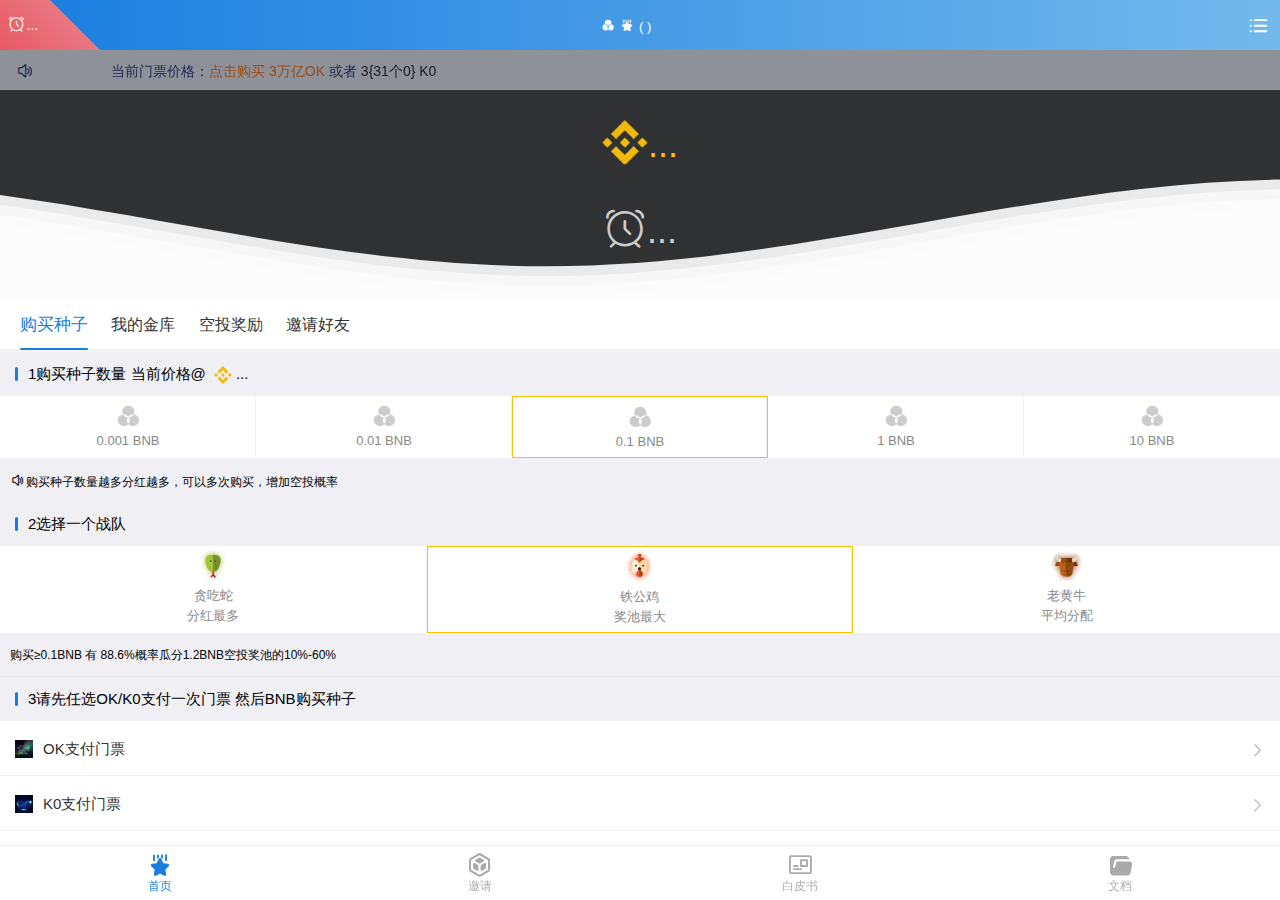
==== index.html @ 171cb393 "Update index.html" ====
<!DOCTYPE html>
<html>
	<head>
		<meta charset="utf-8" />
		<meta name="viewport" content="width=device-width,initial-scale=1,minimum-scale=1,maximum-scale=1,user-scalable=no" />
		<title>FOMO3D OK WINNER</title>
		<link rel="stylesheet" type="text/css" href="static/css/aui.min.css"/>
		<link rel="stylesheet" type="text/css" href="static/css/aui.popover.css"/>
		<link rel="stylesheet" type="text/css" href="lib/swiper/swiper.min.css" />
        	<meta http-equiv="refresh" content="120">		

		<style type="text/css">
			.aui-content{padding: 0 0 55px 0;}
			.aui-content-top{width: 100%; height: 250px; font-size: 0; background: rgb(48, 49, 51); position: relative;}
			/* Animation */
			.contnet-top-animation{width: 100%; position: absolute; bottom: 0; left: 0}
			.parallax > use {opacity: 0.9;animation: move-forever 25s cubic-bezier(.55,.5,.45,.5) infinite;}
			.waves {position:relative; width: 100%; height:15vh; min-height:100px; max-height:150px;}
			.parallax > use:nth-child(1) {animation-delay: -2s;animation-duration: 7s;}
			.parallax > use:nth-child(2) {animation-delay: -3s; animation-duration: 10s;}
			.parallax > use:nth-child(3) {animation-delay: -4s;animation-duration: 13s;}
			.parallax > use:nth-child(4) {animation-delay: -5s; animation-duration: 20s;}
			@keyframes move-forever {
			  0% {transform: translate3d(-90px,0,0);}
			  100% {transform: translate3d(85px,0,0);}
			}
			/*Shrinking for mobile*/
			@media (max-width: 768px) {
			  .waves {height:50px; min-height:40px; }
			  h1 {font-size:24px;}
			}




			.aui-nav{width: 100%; height: 50px; overflow-x: scroll; padding: 0; box-sizing: border-box; background: #FFF; display: inline-block; position: relative; z-index: 1;}						
			.aui-nav::-webkit-scrollbar {height: 0px;}
			.aui-nav-items{width: auto; display: inline-block; white-space: nowrap; background: #FFF; padding: 0 10px;}
			.aui-nav-item{height: 100%; line-height: 50px; font-size: 16px; padding: 0 10px; color: #333; box-sizing: border-box; display: inline-block; vertical-align: top;}
			.aui-nav-item.active{color: var(--aui-blue); font-size: 17px;}
			.aui-nav-border{width: 68px; height: 2px; -webkit-transition: all .3s; transition: all .3s; background: var(--aui-blue); border-radius: 10px; display: inline-block; position: absolute; bottom: 0; left: 0%;}
			
			.page-lists{width: 100%;}
			.page-list{width: 100%; height: -webkit-calc(100vh - 122px); height: calc(100vh - 122px); display: none; overflow-y: scroll;}
			.page-list.active{display: inline-block;}
			.page-list p{width: 100%; line-height:30px; text-align: center;}
			
.aui-noticebar-main {
    width: 100%;
    line-height: 22px;
    padding: 10px 15px 8px 15px;
    display: flex;
    align-items: center;
    justify-content: start;
    box-sizing: border-box;
    font-size: 14px;
    background: #ecf5ff;
    color: #0d1a75;
}			



			.clipboard-warp{width: 100%; font-size: 0; margin-top: 40px;}
			#text{width: -webkit-calc(100% - 80px); width: calc(100% - 80px); height: 50px; background: #F4F4F4; border-radius: 10px 0 0 10px; display: inline-block; vertical-align: middle;}
			#text:after{border-radius: 20px 0 0 20px;}
			#text input{width: 100%; height: 100%; font-size: 14px; padding: 0 15px; box-sizing: border-box; border: none; background: transparent; position: relative; z-index: 2;}			
			.copy-btn{width: 80px; height: 50px; margin: 0 0 0 0; text-align: center; background: var(--aui-blue); border-radius: 0px 10px 10px 0px; color: #FFF; display: inline-block; vertical-align: middle;}
			.copy-btn span{display: inline-block; margin: 0 0 0 5px; vertical-align: top;}
			

			.invite_content-top{width: 100%; line-height: 25px; padding: 20px 15px; box-sizing: border-box; font-size: 14px; color: #aaa;}

.aui-grid-icon img{width:32px;height:32px;}	

.team_active,.pay_active{border:1px solid #fec002;}	

.aui-grid{padding:5px}	

.aui-grid::after{height:0px !important};
			
		</style>
	</head>
	<body>
		<div class="container"  >
			<header class="aui-header">
				<a class="aui-header-left" onclick="aui.closeWin()"><i class="iconfont icondaojishi" style="font-size: 15px; color: #fff;margin:auto 3px"></i><span style="font-size: 14px; color: #fff;" class="count_down"  id="count_down1">...</span></a>

				
				<div class="aui-header-title" style="left: 15px;font-size:13px;">		
				
				<i class="iconfont iconcolor" style="color: #fff;"></i> <span class="top_seeds_count"></span> 
				
				<i class="iconfont iconselect_fill" style="color: #fff;"></i> <span class="top_airdrop_percent"> </span> (<span class="top_airdrop_amount"> </span>)
				
				</div>
				<a class="aui-header-right" onclick=""><i class="iconfont iconother"></i></a>
			</header>
			<div class="aui-content" id="app" v-cloak  >
 
				

				<div class="aui-content-top">
					<div class="contnet-top-animation">
						<svg class="waves" viewBox="0 24 150 28" preserveAspectRatio="none" shape-rendering="auto">
							<defs>
								<path id="gentle-wave" d="M-160 44c30 0 58-18 88-18s 58 18 88 18 58-18 88-18 58 18 88 18 v44h-352z" />
							</defs>
							<g class="parallax">
								<use xlink:href="#gentle-wave" x="48" y="1" fill="rgba(255,255,255,1" />
								<use xlink:href="#gentle-wave" x="48" y="3" fill="rgba(255,255,255,0.7)" />
								<use xlink:href="#gentle-wave" x="48" y="5" fill="rgba(255,255,255,0.5)" />
								<use xlink:href="#gentle-wave" x="48" y="7" fill="rgba(255,255,255,0.3)" />
							</g>
						</svg>
					</div>
					
					

				 
				<div class="aui-card" style="padding: 0px 0; opacity: 0.5;">
					<!-- <div class="aui-card-title"><span class="aui-card-title-line"></span>scroll</div> -->
					<div class="aui-card-main" style="padding: 0px 0; color:#fff">						
 
						<div class="aui-noticebar aui-noticebar-col">
							<div class="aui-noticebar-main">
								<div class="aui-noticebar-left"><i class="iconfont iconsystemprompt"></i></div>
								<div class="aui-noticebar-center">
									<div class="aui-noticebar-texts">
										<div class="swiper-container">
											<div class="swiper-wrapper">
<!-- 												<div class="swiper-slide">
													<p class="aui-noticebar-text">K0/OK FOMO3D游戏于2022/04/17 22:18:00正式上线</p>
												</div>
												<div class="swiper-slide">
													<p class="aui-noticebar-text">恭喜0x...6784获得空投3.37 BNB</p>
												</div> -->
												<div class="swiper-slide">
													<p class="aui-noticebar-text">当前门票价格：<a href="https://pancakeswap.finance/swap?outputCurrency=0x218Ce51f3DD42e77D82Ab1E6F360084Ff6d05DCb" style="color:#f60">点击购买 3万亿OK </a> 或者 <a href="https://pancakeswap.finance/swap?outputCurrency=0xB0dBf009458759b7d5905D889e873b6127567958"> 3{31个0} K0 </a> </p>
												</div>												
												
												<div class="swiper-slide">
													<p class="aui-noticebar-text">最新玩家：<span class="last_player"></span> <a href='https://ss.transgot.cn/okoffice'>点击加入电报群</a></p>
												</div>
											</div>
										</div>
									</div>
								</div>
							</div>
						</div>
					</div>
				</div>



				<div class="bonus_wrap" style="height:60px;margin:30px auto;width:80%;text-align:center;">
				<!-- <i class="iconfont iconbadge" style="font-size: 38px;line-height:40px; color: #fec002;margin:auto 3px"></i> -->
				<img src="static/img/BNB.png" alt="" style="width:46px;vertical-align:bottom">
				<span style="font-size: 36px;line-height:40px; color: #fec002;" class="prize_pool">...</span>
				</div>

				<div class="count_down_wrap" style="height:40px;margin:0 auto;width:80%;text-align:center;">
				<i class="iconfont icondaojishi" style="font-size: 38px; color: #ccc;margin:auto 3px"></i>
				<span style="font-size: 36px; color: #ccc;" class="count_down" id="count_down2">...</span>				
				</div>


				
				</div>

				


				<nav class="aui-nav row-after">
					<div class="aui-nav-items">
						<div class="aui-nav-item" :class="{'active' : currentNavIndex==0}" index="0" @click.stop="changeNav($event)">购买种子</div>
						<div class="aui-nav-item" :class="{'active' : currentNavIndex==1}" index="1" @click.stop="changeNav($event)">我的金库</div>					
						<div class="aui-nav-item" :class="{'active' : currentNavIndex==2}" index="2" @click.stop="changeNav($event)">空投奖励</div>					
						<div class="aui-nav-item" :class="{'active' : currentNavIndex==3}" index="3" @click.stop="changeNav($event)">邀请好友</div>
						<!-- <div class="aui-nav-item" :class="{'active' : currentNavIndex==4}" index="4" @click.stop="changeNav($event)">已评价</div> -->
						<!-- <div class="aui-nav-item" :class="{'active' : currentNavIndex==5}" index="5" @click.stop="changeNav($event)">已退款</div> -->
						<span class="aui-nav-border"></span>
					</div>
				</nav>
				<div class="page page-lists">
					<div class="page-list" :class="{'active' : currentNavIndex==0}">
						<ul class="lists">
						<div class="aui-card">
						
						<div class="aui-card-title"><span class="aui-card-title-line"></span>1购买种子数量  当前价格@<img   style="width:18px;margin-left:8px;vertical-align:middle" src="static/img/BNB.png" alt=""/> <span class="getprice">...</span>  </div>

							<div class="aui-grids" >
												<div class="aui-grid aui-col-xs-5 pay_amount1" onclick="select_pay_amount('1')">
													<div class="aui-grid-icon" style="margin:0"><i class="iconfont iconcolor" style="color: #ccc;"></i></div>
													<!--<div class="aui-grid-text">X 1</div>-->
													<div class="aui-grid-text pay_desc1">0.001 BNB</div>					
	
												</div>
												
 
												
												
												<div class="aui-grid aui-col-xs-5 pay_amount10" onclick="select_pay_amount('10')">
													<div class="aui-grid-icon" style="margin:0"><i class="iconfont iconcolor" style="color: #ccc;"></i></div>
													<!--<div class="aui-grid-text">0.01 BNB</div>-->
													<div class="aui-grid-text pay_desc10">0.01 BNB</div>													
												</div>
												
												
												<div class="aui-grid aui-col-xs-5 pay_amount100" onclick="select_pay_amount('100')">
													<div class="aui-grid-icon" style="margin:0"><i class="iconfont iconcolor" style="color: #ccc;"></i></div>
													<!--<div class="aui-grid-text">X 100</div>-->
													<div class="aui-grid-text pay_desc100">0.1 BNB</div>													
												</div>
												

												<div class="aui-grid aui-col-xs-5 pay_amount1000" onclick="select_pay_amount('1000')">
													<div class="aui-grid-icon" style="margin:0"><i class="iconfont iconcolor" style="color: #ccc;"></i></div>
													<!--<div class="aui-grid-text">X 1000</div>-->
													<div class="aui-grid-text pay_desc1000">1 BNB</div>													
												</div>												


												<div class="aui-grid aui-col-xs-5 pay_amount10000" onclick="select_pay_amount('10000')">
													<div class="aui-grid-icon" style="margin:0"><i class="iconfont iconcolor" style="color: #ccc;"></i></div>
													<!--<div class="aui-grid-text">X 10000</div>-->
													<div class="aui-grid-text pay_desc10000">10 BNB</div>													
												</div>	
 

												
												
												<input type="hidden" name="pay_amount" id="pay_amount"  value="0.001" />
							 
							</div>	
							
							
						<div class="aui-card-title"  style="font-size:12px;height:44px;line-height:44px;padding: 0 0px 0 10px;"><i class="iconfont iconsystemprompt"></i>购买种子数量越多分红越多，可以多次购买，增加空投概率</div>						
							

							
						
						<div class="aui-card-title"><span class="aui-card-title-line"></span>2选择一个战队</div>
						
						
							<div class="aui-grids">
												<div class="aui-grid aui-col-xs-3 snake_team" onclick="select_team('snake')">
													<div class="aui-grid-icon"><img src="static/img/snake.png" alt=""></div>
													<div class="aui-grid-text">贪吃蛇</div>
													<div class="aui-grid-text">分红最多</div>					
	
												</div>
												
												
												<div class="aui-grid aui-col-xs-3 rooster_team" onclick="select_team('rooster')">
													<div class="aui-grid-icon"><img src="static/img/rooster.png" alt=""></div>
													<div class="aui-grid-text">铁公鸡</div>
													<div class="aui-grid-text">奖池最大</div>													
												</div>
												
												
												<div class="aui-grid aui-col-xs-3 ox_team" onclick="select_team('ox')">
													<div class="aui-grid-icon"><img src="static/img/ox.png" alt=""></div>
													<div class="aui-grid-text">老黄牛</div>
													<div class="aui-grid-text">平均分配</div>													
												</div>
												
												<input type="hidden" name="team_type" id="team_type"  value="rooster" />
							 
							</div>	

 
				
				<div class="aui-card-title"  style="font-size:12px;height:44px;line-height:44px;padding: 0 0px 0 10px;border-bottom:1px solid #e4e7ed">购买≥0.1BNB 有 <span class="mid_airdrop_percent1">88.6%</span>概率瓜分<span class="mid_airdrop_amount">1.2</span>BNB空投奖池的10%-60%</div>

							<div class="aui-card-title"><span class="aui-card-title-line"></span>3请先任选OK/K0支付一次门票 然后BNB购买种子</div>
							<div class="aui-card-main" style="padding: 0;">
								<ul class="aui-lists">
								    
								    

								<div class="aui-list OK_paytype" onclick="select_pay('OK')">
									<div class="aui-list-left"><img src="static/img/OK.png" alt="">OK支付门票<span class="isbuyTicket"></span></div>
									<div class="aui-list-right"><i class="iconfont aui-btn-right iconright1"></i></div>
								</div>
								
								
								<div class="aui-list K0_paytype" onclick="select_pay('K0')">
									<div class="aui-list-left"><img src="static/img/K0.png" alt="">K0支付门票<span class="isbuyTicket"></span></div>
									<div class="aui-list-right"><i class="iconfont aui-btn-right iconright1"></i></div>
								</div>
								
								<div class="aui-list BNB_paytype" onclick="select_pay('BNB')">
									<div class="aui-list-left"><img src="static/img/BNB.png" alt="">BNB购买种子</div>
									<div class="aui-list-right"><i class="iconfont aui-btn-right iconright1"></i></div>
								</div>								
								
								<!-- <div class="aui-list" onclick="aui.openWin('pages/api/plugs/plugs-index.html')"> -->
									<!-- <div class="aui-list-left"><img src="static/img/index-2.png" alt="">分红收益</div> -->
									<!-- <div class="aui-list-right"><i class="iconfont aui-btn-right iconright1"></i></div> -->
								<!-- </div> -->

								</ul>
								
								
								
								<input type="hidden" name="pay_type" id="pay_type"  value="BNB" />
								
								
							</div>
							
							
 
				<div class="aui-card-title"  style="font-size:12px;height:44px;line-height:44px;padding: 0 0px 0 10px;"><i class="iconfont iconsystemprompt"></i>支付后需要等待链上确认，请提前操作，祝您中大奖，一战自由</div>						
						
							<div class="aui-card-title" style="border-top:1px solid #ccc"><span class="aui-card-title-line" ></span>战队统计</div>
							<div class="aui-card-main" style="padding: 0;">
								<ul class="aui-lists">


								<!--<div class="aui-list" onclick="">-->
								<!--	<div class="aui-list-left"><img src="static/img/index-0.png" alt="">累计收益</div>-->
								<!--	<div class="aui-list-right"><span class="all_income">8.8 BNB</span><i class="iconfont aui-btn-right iconright1"></i></div>-->
								<!--</div>-->

								<div class="aui-list" onclick="">
									<div class="aui-list-left"><img src="static/img/snake.png" alt="">贪吃蛇</div>
									<div class="aui-list-right"><span class="team1_all"> BNB</span><img   style="width:18px;margin-left:8px;vertical-align:middle" src="static/img/BNB.png" alt=""/></div>
								</div>
								
								
								
								<div class="aui-list" onclick="">
									<div class="aui-list-left"><img src="static/img/rooster.png" alt="">铁公鸡</div>
									<div class="aui-list-right"><span class="team2_all"> BNB</span><img   style="width:18px;margin-left:8px;vertical-align:middle" src="static/img/BNB.png" alt=""/></div>
								</div>
								
								<div class="aui-list" onclick="">
									<div class="aui-list-left"><img src="static/img/ox.png" alt="">老黄牛</div>
									<div class="aui-list-right"><span class="team3_all"> BNB</span><img   style="width:18px;margin-left:8px;vertical-align:middle" src="static/img/BNB.png" alt=""/></div>
								</div>

								</ul>
							</div>
							
							
							
							
						</div>
						

						<div class="aui-card">
							<div class="aui-card-title"><span class="aui-card-title-line"></span>投资统计</div>
							<div class="aui-card-main" style="padding: 0;">
								<ul class="aui-lists">

								<div class="aui-list" onclick="">
									<div class="aui-list-left"><img src="static/img/index-0.png" alt="">我的累计投资</div>
									<div class="aui-list-right"><span class="all_invest"> BNB</span><img   style="width:18px;margin-left:8px;vertical-align:middle" src="static/img/BNB.png" alt=""/></div>
								</div>
								<div class="aui-list" onclick="withdraw()">
									<div class="aui-list-left"><img src="static/img/BNB.png" alt="">我的可用收益</div>
									<div class="aui-list-right"><span class="all_divide"> BNB</span><img   style="width:18px;margin-left:8px;vertical-align:middle" src="static/img/BNB.png" alt=""/></div>
								</div>
								<!-- <div class="aui-list" onclick="aui.openWin('pages/api/plugs/plugs-index.html')"> -->
									<!-- <div class="aui-list-left"><img src="static/img/index-2.png" alt="">分红收益</div> -->
									<!-- <div class="aui-list-right"><i class="iconfont aui-btn-right iconright1"></i></div> -->
								<!-- </div> -->

								</ul>
							</div>
						</div>

						
						
						</ul>
					</div>
					<div class="page-list" :class="{'active' : currentNavIndex==1}">
						<ul class="lists">
							<div class="aui-lists">
							    
							    
								<!--<div class="aui-list" onclick="aui.openWin('pages/api/devices/devices-index.html')">-->
								<!--	<div class="aui-list-left"><img src="static/img/BNB.png" alt="">累计收益</div>-->
								<!--	<div class="aui-list-right"><span class="all_income">8.8 BNB</span><i class="iconfont aui-btn-right iconright1"></i></div>-->
								<!--</div>-->


								<div class="aui-list" onclick="">
									<div class="aui-list-left"><i class="iconfont aui-btn-right iconcolor"></i>我的种子</div>
									<div class="aui-list-right"><span class="myseeds"></span><i class="iconfont aui-btn-right iconright1"></i></div>
								</div>
								
								
								

								<div class="aui-list" onclick="">
									<div class="aui-list-left"><img src="static/img/BNB.png" alt="">奖励收益</div>
									<div class="aui-list-right"><span class="bigwin_income"> BNB</span><i class="iconfont aui-btn-right iconright1"></i></div>
								</div>
								
								
								
								<div class="aui-list" onclick="">
									<div class="aui-list-left"><img src="static/img/BNB.png" alt="">邀请收益</div>
									<div class="aui-list-right"><span class="invite_income"> BNB</span><i class="iconfont aui-btn-right iconright1"></i></div>
								</div>
								<div class="aui-list" onclick="">
									<div class="aui-list-left"><img src="static/img/BNB.png" alt="">分红收益</div>
									<div class="aui-list-right"><span class="divide_income"> BNB</span><i class="iconfont aui-btn-right iconright1"></i></div>
								</div>
								<!-- <div class="aui-list" onclick="aui.openWin('pages/api/address/address-index.html')"> -->
									<!-- <div class="aui-list-left"><img src="static/img/index-3.png" alt="">1111</div> -->
									<!-- <div class="aui-list-right"><i class="iconfont aui-btn-right iconright1"></i></div> -->
								<!-- </div> -->
								<div class="aui-list" onclick="withdraw()">
									<div class="aui-list-left"><img src="static/img/JSRCU.png" alt="">提现收益</div>
									<div class="aui-list-right"><span class="unwithdraw_income"> BNB</span><i class="iconfont aui-btn-right iconright1"></i></div>
								</div>

							<li class="aui-list">
								<div class="aui-list-left"><i class="iconfont iconsystemprompt"></i>所有收益自动及时到账，可以随时提现</div>
							</li>								
								
							</div>
						</ul>
					</div>
					<div class="page-list" :class="{'active' : currentNavIndex==2}">
						<ul class="lists">
							<div class="aui-lists">
							    
								<div class="aui-list" onclick="">
									<div class="aui-list-left"><img src="static/img/BNB.png" alt="">空投奖池累计</div>
									<div class="aui-list-right"><span class="top_airdrop_amount"></span> <img   style="width:18px;margin-left:8px;vertical-align:middle" src="static/img/BNB.png" alt=""/> </div>
								</div>							    
							    
								<div class="aui-list" onclick="">
									<div class="aui-list-left"><img src="static/img/BNB.png" alt="">空投BNB说明</div>
									<div class="aui-list-right"><i class="iconfont aui-btn-right iconright1"></i></div>
								</div>

							<li class="aui-list aui-list-left aui-list-disabled1111">
								<div class="aui-list-left">所有玩家总投资金额的10%进入空投奖池。玩家每次购买种子≥0.1BNB  有1%概率获得空投</div>
							</li>						
						
							<li class="aui-list">
								<div class="aui-list-left">订单金额≥0.1 BNB，每次空投可以获得当前空投奖池10%奖励</div>
							</li>

							<li class="aui-list">
								<div class="aui-list-left">订单金额≥1 BNB，每次空投可以获得当前空投奖池30%奖励</div>
							</li>
							
							<li class="aui-list">
								<div class="aui-list-left">订单金额≥10 BNB，每次空投可以获得当前空投奖池60%奖励</div>
							</li>							
							
								<!--<div class="aui-list" onclick="">-->
								<!--	<div class="aui-list-left"><img src="static/img/index-1.png" alt="">我的空投</div>-->
								<!--	<div class="aui-list-right"><i class="iconfont aui-btn-right iconright1"></i></div>-->
								<!--</div>-->
		 
							</div>
						</ul>
					</div>
					<div class="page-list" :class="{'active' : currentNavIndex==3}">
						<ul class="lists">
				<div class="invite_content-top1">
<!-- <br/> -->
<!-- 邀请好友可以获得好友投资金额10%奖励，好友推荐的好友参与，奖励您3%<br/> -->

					 
				</div>
				<div class="aui-card">
					<div class="aui-card-title"><span class="aui-card-title-line"></span>邀请好友</div>
					<div class="aui-card-main" style="padding: 0;">
						<ul class="aui-lists">

							<li class="aui-list aui-list-left aui-list-disabled1111">
								<div class="aui-list-left">免费申请邀请码成为推广员，可以享受邀请奖励。</div>
							</li>						
						
							<li class="aui-list">
								<div class="aui-list-left">邀请好友可以获得好友投资金额10%奖励</div>
							</li>
							
							<li class="aui-list">
								<div class="aui-list-left">好友推荐的好友参与，奖励您3%</div>
								<div class="aui-list-left-desc">举例：您邀请好友A投入1BNB 会奖励您0.1BNB  A邀请B投入1BNB 会奖励您0.03BNB</div>
							</li>

						</ul>
					</div>
				</div>

							<div class="aui-lists">
								<div class="aui-list" onclick="regcode()">
									<div class="aui-list-left"><i class="iconfont aui-btn-right iconerweima"></i>申请邀请码</div>
									<div class="aui-list-right"><i class="iconfont aui-btn-right iconright1"></i></div>
								</div>
 
							</div>

	    		<div class="clipboard-warp">
					<div id="text" class="border">
						<input type="text" name="invitecode" id="invitecode" @input="specifiName($event)" @change ="specifiName($event)"  v-on:input ="copy" placeholder="请先申请邀请码" value="" />					
					</div>	
					<div class="aui-btn copy-btn" @click.stop="copy()"><i class="iconfont iconcopy"></i><span>复制</span></div>
				</div>							
							
							
						</ul>
					</div>
					<!-- <div class="page-list" :class="{'active' : currentNavIndex==4}"> -->
						<!-- <ul class="lists"> -->
							<!-- <p>4</p> -->
						<!-- </ul> -->
					<!-- </div> -->
					<!-- <div class="page-list" :class="{'active' : currentNavIndex==5}"> -->
						<!-- <ul class="lists"> -->
							<!-- <p>5</p> -->
						<!-- </ul> -->
					<!-- </div> -->
				</div>


			<footer class="aui-footer row-before">
				<div class="aui-footer-list active" onclick="aui.openWin('index.html')"><i class="iconfont iconselect_fill"></i><p>首页</p></div>
				
				<div class="aui-footer-list"  index="3" @click.stop="changeNav($event)" ><i class="iconfont icontamplate"></i><p>邀请</p></div>				
				
				<a class="aui-footer-list" target="_blank" href="http://ok.kill0.club/OKFomo3d.pdf"><i class="iconfont iconheadlines"></i><p>白皮书</p></a>
				
				<a class="aui-footer-list" target="_blank" href="#"><i class="iconfont icondoc"></i><p>文档</p></a>
				

			</footer>
				
				

			</div> <!--/app-->

		</div>
	</body>
	







		<script type="text/javascript" charset="utf-8" src="https://res.wx.qq.com/open/js/jweixin-1.4.0.js"></script>
	    <script type="text/javascript" src="lib/vue.min.js"></script>
	    <script type="text/javascript" src="lib/jquery/jquery-2.1.3.min.js"></script>

 
		<script type="text/javascript" src="lib/swiper/swiper.min.js" charset="utf-8"></script>		
		
	    <!-- <script type="text/javascript" src="static/js/aui.min.js"></script> -->

		<script type="text/javascript" src="static/js/aui.min.js"></script>		
		<script type="text/javascript" src="static/js/aui.popover.js"></script>		
		<script type="text/javascript" src="static/js/aui.getdate.js"></script>	
	

		<script src="js/clipboard.min.js"></script>
		<script src="js/web3.min.js"></script>		
		<script type="text/javascript" src="js/key.js?a=123423"></script>
		<script type="text/javascript" src="js/language.js"></script>

		<script type="text/javascript" src="js/bignumber.min.js"></script>
		<script type="text/javascript" src="js/abi.js?a=1112"></script>
		<script type="text/javascript" src="js/service.js"></script>
		<script type="text/javascript" src="js/airdrop.js?a=12111"></script>



		<script type="text/javascript">
			var web3js;
			var web3;
			var defaultaccount='';
			var address='';
			var id;
			var contract = '0xB0dBf009458759b7d5905D889e873b6127567958'; //K0
			
			var uid;
			var username;
			var contract2 = '0x8c8B5427eac0a926B693Bb1eCC63dFc629B582bA'; //3d
			
			var contractOK = '0x218Ce51f3DD42e77D82Ab1E6F360084Ff6d05DCb';//OK
			
			var hdxCI;
			var hdxCIOK;
			var hdxCI2;
			var timers={};
			var flag = true;
			var decimals = 6;
			var minerFee = "0.003";
			var acceptAddress = contract;
			var bili = 500000000000;
			var receive = 0;

            var RoundInfo;
            
            var buyprice;
            
            var PlayerInfo;
	
            var pay_amount = 0.001;
            
            var K0Price = 1;
            
            var OKPrice = 1;
            
            var Timeleft = 60;

			
			
			
			$(function() {
				
				$('.copySpan').attr('data-clipboard-text', contract);

				
				$('.balancegray').click(function() {
					$(this).hide();
					$('.balanceblue').show();
					$('#useBalance').val(1);
				})
				$('.balanceblue').click(function() {
					$(this).hide();
					$('.balancegray').show();
					$('#useBalance').val(0);
				})
				/*
				$('.ant-menu-submenu-horizontal').hover(function() {
					$('#s1Menu').show();
				});*/
				$('#s1Menu').mouseleave(function() {
					$('#s1Menu').hide();
				})
				$('.ant-menu-submenu-horizontal').mouseover(function() {
					$('#s1Menu').show();
				})
				$('.ant-alert-close-icon').click(function() {
					$(this).parent().remove();
				})
				$('.qr-code').mouseover(function() {
					$('.qr-code img').show();
				})
				$('.qr-code img').mouseleave(function() {
					$(this).hide();
				})
				$('.mobile-icon').click(function() {
					$('.ant-drawer-right').addClass('ant-drawer-open');
					$('.ant-drawer-content-wrapper').css('width', '256px');
				})
				$('.ant-drawer-close').click(function() {
					$('.ant-drawer-right').removeClass('ant-drawer-open');
					$('.ant-drawer-content-wrapper').css('width', '0');
				})
				$('.qr-code').click(function(event) {
					event.stopPropagation();
					$('.qr-code img').show();
				})
				$('body').click(function() {
					if (!$(".qr-code img").is(":hidden")) {
						$(".qr-code img").hide();
					}
				});
				$('.ant-modal-close').click(function() {
					$('.ant-modal-mask').addClass('ant-modal-mask-hidden');
					$('.ant-modal-wrap').hide();
				})
				setTimeout("initWallet()", 500);
				//setTimeout("initWallet()", 2000);
				var clipboard = new ClipboardJS('.copySpan');
				clipboard.on('success', function(e) {
					console.info('Action:', e.action);
					console.info('Text:', e.text);
					console.info('Trigger:', e.trigger);
					e.clearSelection();
					alert('Copy Success');
				});
				clipboard.on('error', function(e) {
					console.error('Action:', e.action);
					console.error('Trigger:', e.trigger);
					alert('Copy fail');
				});
			})
			
			
			
			
			
			async function initWallet() {
			   // alert(1);return;
				console.log('initWallet');console.log(defaultaccount.length);
				var web3Provider;
				if(defaultaccount.length > 0){
					//return;
				}
				if (window.ethereum) {
					web3Provider = window.ethereum;
					try {
						//user allow
						await window.ethereum.enable();
					} catch (error) {
						//not allow
						//console.error("User denied account access")
						alert("请先连接钱包");return;// please Auth
					}
				} else if (window.web3) {   //old MetaMask Legacy dapp browsers...
					web3Provider = window.web3.currentProvider;
				} else {
					//web3Provider = new Web3.providers.HttpProvider('http://localhost:8545');
					alert('请在钱包DAPP浏览器打开');return;//'download MetaMask or imtoken wallet'
				}
				web3js = web3 = new Web3(web3Provider);//web3js instince
				//alert(1);
				var MyContract=new web3js.eth.Contract(abi,contract);
				hdxCI = MyContract.methods;

				var MyContractOK=new web3js.eth.Contract(abi,contractOK);
				hdxCIOK = MyContractOK.methods;

				var MyContract2=new web3js.eth.Contract(fomo3d,contract2);
				hdxCI2 = MyContract2.methods;


                fomo3dContractInstance = new web3js.eth.Contract(fomo3d,contract2);

				
				var LastAccount='';
				var tim=setInterval(function(){
					web3js.eth.getAccounts(function (error, result) {
						if (!error){
							if (LastAccount != result[0]){
								LastAccount=result[0];
								get_info( result[0]);
							}
						}
					});	    
				},1000);
				
				
			}
			
			
		var info={
			'user':{},
			'sys':{},
		};	
		var amount = 0;
		
		
		function get_info(addr){
			defaultaccount =addr; 		
 
			refid = getRef();
			
// 			$.ajax({url:"http://blindbox.kill0.club/api/",
// 			type: "GET",
// 			data: {action:'reg',addr:defaultaccount, refid:refid},
// 			dataType: "json",	
// 			success:function(result){
 
// 			//$("#ref").val(reflink);
// 			console.log(result);
 				
														
// 			}});			
					
					var len = defaultaccount.length;console.log('len:'+len);
					var shortAddress = defaultaccount.substring(0, 8)+'...'+defaultaccount.substring(len-6);
					
 
					console.log(defaultaccount);//alert(defaultaccount);
					$('.wallet_address').html(shortAddress);
					
                    //==================airDropTracker_===========================
                    var getairDropTracker = fomo3dContractInstance.methods.airDropTracker_().call().then
                    (
                    
                    function (res){
                    
                    console.log('airDropTracker_'+res);
                    
                    if(parseInt(res)<300) {res=300;}

                    $('.top_airdrop_percent').html((res/1000*100).toFixed(2)+'%');
                    $('.mid_airdrop_percent1').html((res/1000*100).toFixed(2)+'%');
                   

                    
                    })



                    
                    
                    //==================getTimeLeft===========================
                    var getTimeLeft = fomo3dContractInstance.methods.getTimeLeft().call().then
                    (
                    
                    function (res){
                    
                    console.log('getTimeLeft'+res);
                    
                    Timeleft = res;
                    
                    var timestamp = parseInt((new Date()).getTime()/1000);
                    
                    
                    if(parseInt(res)>0){
                    count_down(new Date(timestampToTime(timestamp+parseInt(res)).replace(/-/g, "/")));
                    }else{
                        
                    count_down(new Date(timestampToTime(1650205080).replace(/-/g, "/")));    
                        
                    }
                    
                    
                    
                    })
                    
                    
                    //==================getCurrentRoundInfo===========================
                    var CurrentRoundInfo = fomo3dContractInstance.methods.getCurrentRoundInfo().call().then
                    (
                    
                    function (res){
                        
                    RoundInfo =  res;    
                    
                    console.log('RoundInfo');
                    
                    console.log(res);
                    
                  
		  
		    $('.last_player').html('0x....'+(RoundInfo[7]).substr(-6, 6));
                    
                    $('.top_airdrop_amount').html(toETH0(RoundInfo[13]/1000));
                    
                    
                    $('.mid_airdrop_amount').html(toETH3(RoundInfo[13]/1000));
                    


                    $('.prize_pool').html(toETH0(RoundInfo[5]));
                    
                    
                    $('.team1_all').html(toETH0(RoundInfo[10]));
                    $('.team2_all').html(toETH0(RoundInfo[11]));
                    $('.team3_all').html(toETH0(RoundInfo[12]));
                    
                    
                    
                    
                    
                    
                    
                    
                    
                    
                    //console.log(RoundInfo[7]);
                    
 
                    
                    })                    
                    
                    //==================getBuyPrice===========================
                    var currentbuyprice = fomo3dContractInstance.methods.getBuyPrice().call().then
                    (
                    
                    function (res){
                        
                    buyprice =  res;    
                    
                    console.log('buyprice:'+res);
                    
                    
                    
                    $('.getprice').html(toETH(res,7));
                    

 
                    
                    })     	
                    

                    //==================isbuyTicket===========================
                    var currentisbuyTicket = fomo3dContractInstance.methods.isbuyTicket(defaultaccount).call().then
                    (
                    
                    function (res){
                        
                    isbuyTicket =  res;    
                    
                    console.log('isbuyTicket:'+res);
                    
                    if(isbuyTicket){
                       
                       isbuytext='(已支付)' 
                        
                    }
                    else{
                        
                       isbuytext='(未支付)'  
                    }
                    
                    
                    $('.isbuyTicket').html(isbuytext);
                    

 
                    
                    })     	


                    //==================getPlayerInfoByAddress===========================
                    var getPlayerInfoByAddress = fomo3dContractInstance.methods.getPlayerInfoByAddress(defaultaccount).call().then
                    (
                    
                    function (res){
                        
                    PlayerInfo =  res;    
                    
                    console.log('getPlayerInfoByAddress:');
                    
                    console.log(res);
                    
                    uid = PlayerInfo[0];
                    
                    username= PlayerInfo[1];
                    
                    $('.myseeds').html(toETH0(PlayerInfo[2]));
                    
                    
                    
 
                    
					if(uid>0){
                    $('#invitecode').val('http://ok.kill0.club/?ref='+uid)
					}
					else{
                    $('#invitecode').val('请先参与购买种子 然后申请')
					}                    
                    
                    
					if(uid>0&&username=='0x0000000000000000000000000000000000000000000000000000000000000000'){
                    $('#invitecode').val('请先申请邀请码')
					}                    
                    

                    
                    console.log('uid'+uid);
                    
                    
                    $('.top_seeds_count').html(toETH0(PlayerInfo[2]));
                    $('.bigwin_income').html(toETH2(PlayerInfo[3]));
                    $('.divide_income').html(toETH0(PlayerInfo[4]));
                    $('.invite_income').html(toETH0(PlayerInfo[5]));
                    $('.unwithdraw_income').html(toETH0(parseInt(PlayerInfo[3])+parseInt(PlayerInfo[4])+parseInt(PlayerInfo[5])));
                    
                    
                    $('.all_divide').html(toETH0(parseInt(PlayerInfo[3])+parseInt(PlayerInfo[4])+parseInt(PlayerInfo[5])));
                    
                    
                    
                    $('.all_invest').html(toETH0(PlayerInfo[6]));
                    
                    

                    
                    
                    

 
                    
                    }) 
                    
                    
                    //
                    
                    
 		
 			
					
		}
		



function towei(amount){
    
    return  amount 
    
}



function toETH3(amount){
    
    return  (amount/10**18).toFixed(3)
    
    //return parseInt(amount/10**18)
    
}




function toETH0(amount){
    
    return  (amount/10**18).toFixed(4)
    
    //return parseInt(amount/10**18)
    
}



function toETH2(amount){
    
    return (amount/10**18).toFixed(5)
    
}


function toETH5(amount){
    
    return (amount/10**18).toFixed(5)
    
}
		

function toETH(amount,decimal){
    
    return (amount/10**18).toFixed(decimal)
    
}


function getRef() {
	//  search  return ?after  
	var queryStr = window.document.location.search;
	var reg = RegExp('ref=');
	if(queryStr.match(reg)){
		var ref = (queryStr.match(/(=)[^&]*/g))[0].substr(1);
		
		
		setCookie('cookieref',ref,360)
 
		return ref;
	} else {
		//setCookie('cookieref',1,360)	    
		return '1'; 
	}
}



var affcode = getRef();

if(affcode==1){
    
affcode = getCookie('cookieref');    


    
}

if(affcode==''){
    
affcode = 5;    


    
}

console.log('affcode:'+affcode);


var team_index = 1; 



function setCookie(cname,cvalue,exdays){
    var d = new Date();
    d.setTime(d.getTime()+(exdays*24*60*60*1000));
    var expires = "expires="+d.toGMTString();
    document.cookie = cname+"="+cvalue+"; "+expires;
}


function getCookie(cname){
    var name = cname + "=";
    var ca = document.cookie.split(';');
    for(var i=0; i<ca.length; i++) {
        var c = ca[i].trim();
        if (c.indexOf(name)==0) { return c.substring(name.length,c.length); }
    }
    return "";
}




function  select_pay_amount(buynum){


var pay1= "1";
var pay2= "10";
var pay3= "100";
var pay4= "1000";
var pay5= "10000";


$(".pay_amount"+pay1+'').removeClass('pay_active');

$(".pay_amount"+pay2+'').removeClass('pay_active');

$(".pay_amount"+pay3+'').removeClass('pay_active');

$(".pay_amount"+pay4+'').removeClass('pay_active');

$(".pay_amount"+pay5+'').removeClass('pay_active');


$(".pay_amount"+buynum+'').addClass('pay_active');


console.log(buynum);
 

pay_amount = buynum*0.001
	
	
	
switch (buynum) {
    case "1":
        pay_amount = 0.1;
        break;
    case "10":
        pay_amount = 0.2;
         break;
    case "100":
        pay_amount = 1;
         break;
    case "1000":
        pay_amount = 2;
         break;
    case "10000":
        pay_amount = 10;
         break;
} 


pay_amount = buynum*0.001;
console.log('select_pay_amount:'+pay_amount);



}



select_pay_amount(100)


 

function select_pay(pay){

var pay1= "BNB";
var pay2= "K0";
var pay3= "OK";

$("."+pay1+'_paytype').removeClass('pay_active');

$("."+pay2+'_paytype').removeClass('pay_active');

$("."+pay3+'_paytype').removeClass('pay_active');


$("."+pay+'_paytype').addClass('pay_active');

 console.log(pay);
 
 aui.toast({msg: "请稍后在钱包确认支付... "});


 if(pay=='OK'){
 

//=================test=================
var spender = contract2; 

//pay_amount = 0.1;
//=================test=================
 
OKContractInstance = new web3js.eth.Contract(abi,'0x218Ce51f3DD42e77D82Ab1E6F360084Ff6d05DCb');


pancake_ContractInstance = new web3js.eth.Contract(abi3,'0x10ED43C718714eb63d5aA57B78B54704E256024E');


//==================allowance===========================
var result = OKContractInstance.methods.allowance(defaultaccount,spender).call().then
(

function (res){

console.log(res);
 
 if(res<=1){
 
 
 aui.toast({msg: "请先确认授权OK 然后再次点击支付门票"});
 contract_OK('approveMax',"'"+spender+"'",0); 
 
 
 } else {
 


 //收款地址
 var pay_to =  contract2;



run_func2('buyTicket','',0);


return 1;


OKContractInstance = new web3js.eth.Contract(abi,'0x218Ce51f3DD42e77D82Ab1E6F360084Ff6d05DCb');


pancake_ContractInstance = new web3js.eth.Contract(abi3,'0x10ED43C718714eb63d5aA57B78B54704E256024E');

 

pancake_ContractInstance.methods.getAmountsIn('1000000000000000',["0x218Ce51f3DD42e77D82Ab1E6F360084Ff6d05DCb","0xbb4CdB9CBd36B01bD1cBaEBF2De08d9173bc095c"]).call().then
(

function (res){ 


console.log('OKPrice 0.001= ' + res[0]);

K0Price = res[0];


//查询余额 
var result = OKContractInstance.methods.balanceOf(defaultaccount).call().then
(

function (res){ 

console.log("balanceOf "+defaultaccount+"   "+res);

 

 //查询价格，计算所需数量
 //K0pay_amount = K0Price1.plus(0).toString(10)  ;
 
 K0pay_amount_num =  new BigNumber(pay_amount/0.001 * K0Price);
 
 K0pay_amount = K0pay_amount_num.plus(0).toString(10)  ;
 
 
 console.log(' BNB: '+ pay_amount +' OK OK pay_amount '+K0pay_amount);
 
 
 //查询用户余额是否足够 
 if(res>=parseInt(K0pay_amount)){
 
 
 //余额足够 支付划转  合约内 自动转账
  
 //contract_K0('transferFrom',"'"+defaultaccount+"','"+pay_to+"','"+K0pay_amount+"'",0);
 
 //主动转账
 
 contract_OK('transfer',"'"+pay_to+"','"+K0pay_amount+"'",0);
 
 aui.toast({msg: "请确认支付后 等待链上确认"});
 
 
 }
 else{
 
 
 //余额不够 提示余额不足
 aui.toast({msg: "OK余额不足 请先购买OK"});
 
 
 }
 
 


  }

);





})




 
 
 }


}

) 



//==================allowance===========================
 

 
 
 

 

 





//console.log(result);

//console.log(hdxCI.balanceOf(defaultaccount));
 
 

 
 
 
 return 
 }
 
 
 
 if(pay=='K0'){
 

//=================test=================
var spender = contract2; 




//pay_amount = 0.1;
//=================test=================
 
K0ContractInstance = new web3js.eth.Contract(abi,'0xB0dBf009458759b7d5905D889e873b6127567958');


pancake_ContractInstance = new web3js.eth.Contract(abi3,'0x10ED43C718714eb63d5aA57B78B54704E256024E');


//==================allowance===========================
var result = K0ContractInstance.methods.allowance(defaultaccount,spender).call().then
(

function (res){

console.log(res);
 
 if(res<=1){
 
 
 aui.toast({msg: "请先确认授权K0 然后再次点击支付门票"});
 contract_K0('approveMax',"'"+spender+"'",0); 
 
 
 } else {
 


 //收款地址
 var pay_to =  contract2;

run_func2('buyTicket','',0);


return 1;


K0ContractInstance = new web3js.eth.Contract(abi,'0xB0dBf009458759b7d5905D889e873b6127567958');


pancake_ContractInstance = new web3js.eth.Contract(abi3,'0x10ED43C718714eb63d5aA57B78B54704E256024E');

 

pancake_ContractInstance.methods.getAmountsIn('1000000000000000',["0xB0dBf009458759b7d5905D889e873b6127567958","0xbb4CdB9CBd36B01bD1cBaEBF2De08d9173bc095c"]).call().then
(

function (res){ 


console.log('K0Price 0.001= ' + res[0]);

K0Price = res[0];


//查询余额 
var result = K0ContractInstance.methods.balanceOf(defaultaccount).call().then
(

function (res){ 

console.log("balanceOf "+defaultaccount+"   "+res);

 

 //查询价格，计算所需数量
 //K0pay_amount = K0Price1.plus(0).toString(10)  ;
 
 K0pay_amount_num =  new BigNumber(pay_amount/0.001 * K0Price);
 
 K0pay_amount = K0pay_amount_num.plus(0).toString(10)  ;
 
 
 console.log(' BNB: '+ pay_amount +' K0 K0pay_amount '+K0pay_amount);
 
 
 //查询用户余额是否足够 
 if(res>=parseInt(K0pay_amount)){
 
 
 //余额足够 支付划转  合约内 自动转账
  
 //contract_K0('transferFrom',"'"+defaultaccount+"','"+pay_to+"','"+K0pay_amount+"'",0);
 
 //主动转账
 
 contract_K0('transfer',"'"+pay_to+"','"+K0pay_amount+"'",0);
 
 aui.toast({msg: "请确认支付后 等待链上确认"});
 
 
 }
 else{
 
 
 //余额不够 提示余额不足
 aui.toast({msg: "K0余额不足 请先购买K0"});
 
 
 }
 
 


  }

);





})




 
 
 }


}

) 



//==================allowance===========================
 

 
 
 

 

 





//console.log(result);

//console.log(hdxCI.balanceOf(defaultaccount));
 
 

 
 
 
 return 
 }
 
 
 
 
 
 
 
  if(pay=='BNB'){

 
 
 
 
 console.log('BNB pay...');
 
 pay_BNB(pay_amount);
 
 return 
 }
 
 
 }	

//select_pay("K0") 

function pay_BNB(pay_amount){



 
pay_amount = (pay_amount).toFixed(6)

console.log('pay_amount'+pay_amount);	
				
//run_func2('registerNameXaddr','"hhh","0x0000000000000000000000000000000000000000","true"',web3js.utils.toWei(pay_amount, 'ether'));

aui.toast({msg: "请确认支付后 等待链上确认"});

run_func2('buyXid',"'"+affcode+"','"+team_index+"'",web3js.utils.toWei(pay_amount, 'ether'));


console.log('buyXid',"'"+affcode+"','"+team_index+"'",web3js.utils.toWei(pay_amount, 'ether'));

console.log('BNB pay_amount...' +  pay_amount);


}		
 




function regcode(){


var regname =  "user"+uid;

if(uid<1){
    
 aui.toast({msg: "请先参与购买种子 才可以申请"});

 return;   
    
}



if(username!='0x0000000000000000000000000000000000000000000000000000000000000000'){
    
 aui.toast({msg: "您已经申请过 无需重复申请"});

 return;   
    
}


aui.toast({msg: "请支付gas费  链上确认后即可注册成功"});


run_func2('registerNameXID',"'"+regname+"','"+affcode+"','true'",web3js.utils.toWei('0.001', 'ether'));


console.log('registerNameXID',"'"+regname+"','"+affcode+"','true'",web3js.utils.toWei('0.001', 'ether'));



}








function select_team(team){

var team1= "snake";
var team2= "rooster";
var team3= "ox";

$("."+team1+'_team').removeClass('team_active');

$("."+team2+'_team').removeClass('team_active');

$("."+team3+'_team').removeClass('team_active');


$("."+team+'_team').addClass('team_active');



switch (team) {
    case "snake":
        team = 1;
        break;
    case "rooster":
        team = 2;
         break;
    case "ox":
        team = 3;
         break;

} 




 console.log('select_team'+team);
 
 
 
 
 
 team_index = team;
 
 
 }
 
 
 
select_team("rooster") 


 
	
function withdraw(){


 console.log('withdraw');
 
 
 aui.toast({msg: "请确认支付gas后完成提现"});
 
 run_func2('withdraw','',0);


 //run_func2('withdraw','',web3js.utils.toWei('0.001', 'ether'));
  
 
 }
	
function add0(num){



if(parseInt(num)<10){  return "0"+num; }

else 

{return num;}





}	


function timestampToTime(timestamp) {
        var date = new Date(timestamp * 1000);//时间戳为10位需*1000，时间戳为13位的话不需乘1000
        var Y = date.getFullYear() + '-';
        var M = (date.getMonth()+1 < 10 ? '0'+(date.getMonth()+1) : date.getMonth()+1) + '-';
        var D = date.getDate() + ' ';
        var h = add0(date.getHours()) + ':';
        var m = add0(date.getMinutes()) + ':';
        var s = add0(date.getSeconds());
        return Y+M+D+h+m+s;
    }
	
    //timestampToTime(1403058804);
    //console.log(timestampToTime(1403058804));//2014-06-18 10:33:24


	
	
 function count_time(endtime) {
    var nowtime = new Date(); //获取当前时间
    
    //nowtime = nowtime.replace(/\-/g, "/"); 
    
     //var d = new Date(nowtime);
     
     //d = d.getFullYear() > 0 ? d : new Date(Date.parse(nowtime.replace(/-/g, "/")));
     
     //console.log(d);
     
         
    var lefttime = endtime.getTime() - nowtime.getTime(),  //距离结束时间的毫秒数
        leftd = Math.floor(lefttime/(1000*60*60*24)),  //计算天数
        lefth = Math.floor(lefttime/(1000*60*60)%24),  //计算小时数
        leftm = Math.floor(lefttime/(1000*60)%60),  //计算分钟数
        lefts = Math.floor(lefttime/1000%60);  //计算秒数
    //return leftd + "天" + lefth + ":" + leftm + ":" + lefts;  //返回倒计时的字符串
	//console.log(endtime);
	//console.log(lefts);
	
	if(lefth<0){lefth=0;}
	if(leftm<0){leftm=0;}
	if(lefts<0){lefts=0;}
	
	return   lefth + ":" + add0(leftm) + ":" + add0(lefts);  //返回倒计时的字符串
	
}
	
	
	
	function count_down(endtime){
	
 
	setInterval (function () {
		document.getElementById("count_down1").innerHTML = count_time(endtime);
		document.getElementById("count_down2").innerHTML = count_time(endtime);
	}, 1000);   	
		
	
	}
	
	

	
	
	
		
		//纵向滚动初始化=>借助swiper轮播图
		function initNotice(){
			 
			var swiper = new Swiper('.swiper-container', {
				slidesPerView :'auto',
				autoplay: 1500,
				direction:'vertical',
				grabCursor:true,
				autoplayDisableOnInteraction:false,
				mousewheelControl:true,
				autoHeight:true,
				speed: 1000,
				loop: true
			});
		}		


//menu 


function setmenu(){			
			var lists = document.querySelectorAll(".aui-list");
			for(var i = 0; i < lists.length; i++){
				aui.touchDom(lists[i], "#EFEFEF");
			}
			//打开菜单弹窗(右上角——>按钮下方)
			document.querySelector(".aui-header-right").addEventListener("click", function(){
				aui.popover.open({
					warp: '.aui-header-right',
					items: [
						{name: 'OK文档', icon: 'iconchakan-yunpan', iconColor: '#8BC34A'},
						{name: '白皮书', icon: 'iconGit', iconColor: '#909090'},
						<!-- {name: 'test', icon: 'iconcsdn', iconColor: '#d81e06'}, -->
						<!-- {name: 'help', icon: 'iconerweima', iconColor: '#12986D'}, -->
					],
					mask: true,
					location: 'bottom'
				},function(ret){
					//console.log(ret);
					switch (ret.index){
						case 0:
							aui.openWin('http://ok.kill0.club/');
							break;
						case 1:
							aui.openWin('http://ok.kill0.club/OKFomo3d.pdf');
							break;
						<!-- case 2: -->
							<!-- aui.openWin('https://me.csdn.net/weixin_43838488'); -->
							<!-- break; -->
						<!-- case 3: -->
							<!-- aui.openWin('pages/template/qrcode/QRCode.html'); -->
							<!-- break; -->
						default:
							aui.toast({msg: ret.el.querySelector("span").innerHTML});
							break;
					}
				})
			});
		}
		


		
		

	   		window.onload = function(){				
	   			apiready();
				
				initNotice();
				

				
	   		}
	   		apiready = function() {
	   			var vm = new Vue({
	   				el: "#app",
	   				data: {							   					
						currentNavIndex: 0,
						text: '',
	   				},
	   				created: function(){
	   					var _this = this;
	   				},
	   				mounted: function() {
	   					var _this = this;	
						//border position
						aui.resetNavBorder(".aui-nav", '.aui-nav-item', '.aui-nav-border', 0); 

	   					var _this = this;	
						//invitecode
						
						if(uid>0){
						_this.text = 'http://ok.kill0.club/?ref='+uid;    
						}
						else{
						 _this.text = '';   
						}
						
						
	   					//aui.touchDom(document.querySelector('.copy-btn'), "#FFF", "var(--aui-blue)", "1px solid var(--aui-blue)");							
						
	   	            },
	   	            updated: function () {
	   	                var _this = this;
	   	                _this.$nextTick(function () {
	   		
	   	                })
	   	            },
	   	            methods: {
                      specifiName(e) {
                        var that = this;
                        var val = e.target.value;
                        console.log(val);
                      },					
						//copy
						copy(){
							var _this = this;	
							//if(!aui.isDefine(_this.text)){aui.toast({msg: '请输入文字内容'}); return;}
							copyurl = 'http://ok.kill0.club/?ref='+uid
							aui.copy(copyurl);
							console.log(copyurl);
							if(uid>0){
							aui.toast({msg: '复制成功'});
							} else{
							aui.toast({msg: '请先申请邀请码'});    
							    
							}
						},
						
						changeNav(e){
							//invitecode
							//_this.text = 8888;
							var _this = this,
								
								el = e.currentTarget,
								index = Number($(el).attr("index"));
							_this.currentNavIndex = index;
							//设置导航栏底部选中底线位置
							aui.resetNavBorder(".aui-nav", '.aui-nav-item', '.aui-nav-border', _this.currentNavIndex); 							
						},					
	   	            }
	   			});
	   		}


			
 
 $(document).ready(function(){
     
setmenu();




<!-- $("#invitecode").val("2022888"); -->
<!-- console.log($("#invitecode").val()); -->


});	

		
		
		
		
	</script>
</html>
---- static/css/aui.popover.css ----
/*
========================
	popover菜单弹窗 
=========================
*/
.aui-popover{
	width: 100vw;
	height: 100vh;
	position: fixed;
	top: 0;
	left: 0;
	z-index: 998;
}
.aui-popover-main{
	width: auto;
	min-width: 150px;
	max-width: -webkit-calc(100vw - 40px);
	max-width: calc(100vw - 40px);
	border-radius: 5px;
	box-shadow: 0 0 10px rgba(150,150,150,.5);
	-moz-animation: aui-fade-in .2s ease-out forwards;
	-ms-animation: aui-fade-in .2s ease-out forwards;
	-webkit-animation: aui-fade-in .2s ease-out forwards;
	animation: aui-fade-in .2s ease-out forwards;
	position: absolute;
	background: #FFFFFF;
	z-index: 999;
}
.aui-popover-items{
	width: 100%;
	position: relative;
	z-index: 999;
}
.aui-popover-item{
	width: 100%;
	padding: 13px 15px;
	max-height: 55px;
	overflow: hidden;
	text-overflow: ellipsis;
	white-space: nowrap;
	line-height: normal;
	box-sizing: border-box;
}
.aui-popover-item:first-child{
	border-radius: 5px 5px 0 0;
}
.aui-popover-item:last-child{
	border-radius: 0 0 5px 5px;
}
.aui-popover-item:last-child:after{
	display: none;
}
.aui-popover-item:after{
	width: -webkit-calc(100% - 15px);
	width: calc(100% - 15px);
	left: 15px;
}
.aui-popover-item span{
	height: 100%;
	line-height: 30px;
	display: inline-block;
	font-size: 16px;
	color: #333333;
	vertical-align: middle;
}
.aui-popover-item img{
	height: 25px;
	display: inline-block;
	vertical-align: middle;
	margin: 0 10px 0 0;
}
.aui-popover-item i{
	font-size: 25px;
	display: inline-block;
	margin: 0 10px 0 0;
	vertical-align: middle;
}
.aui-popover-triangle{
	width: 15px;
	height: 15px;
	background: #FFF;
	border-radius: 2px;
	transform: rotate(45deg);
	position: absolute;
	bottom: -6px;
	left: 46%;
	z-index: 998;
}
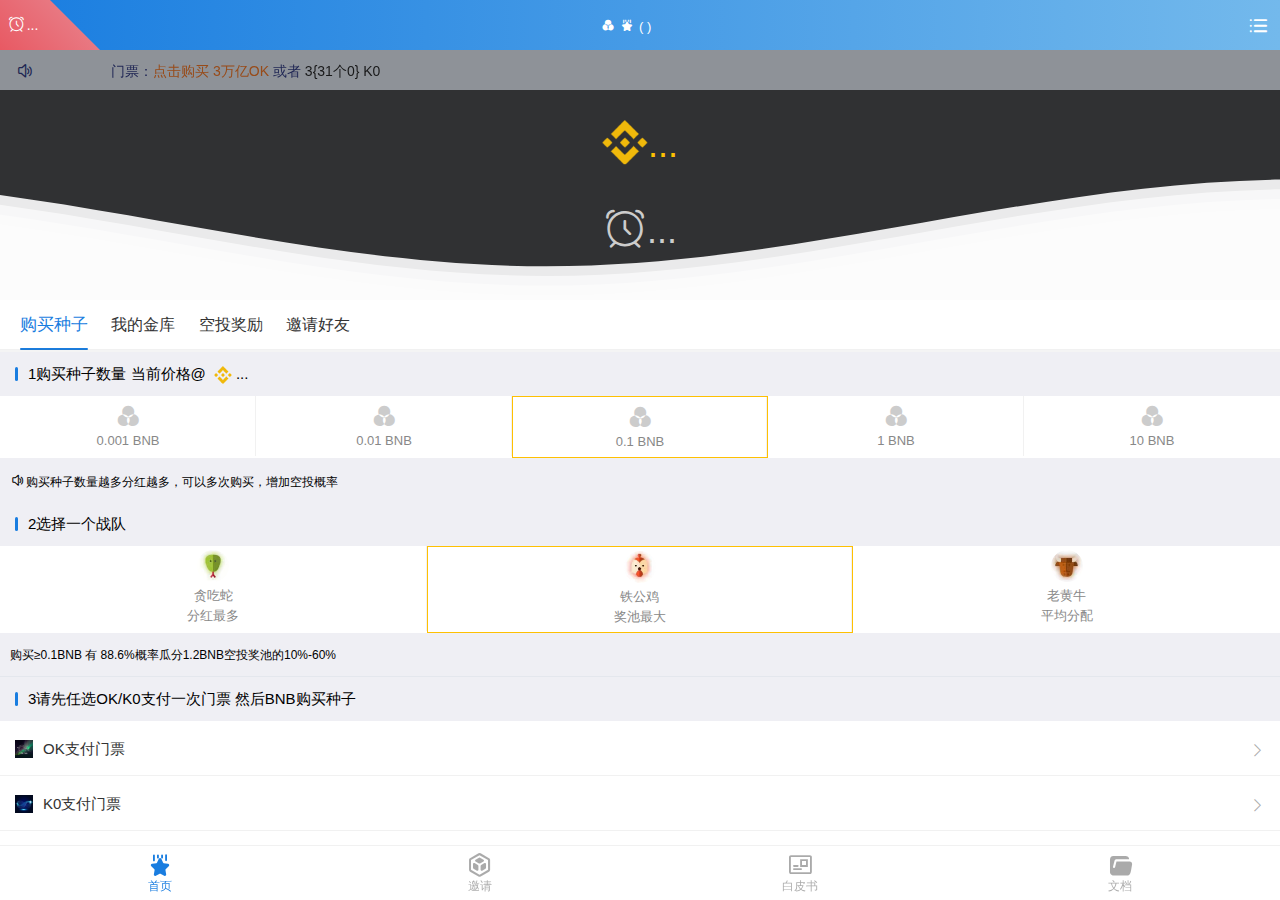
==== commit 344d05ba: "Update index.html" ====
--- a/index.html
+++ b/index.html
@@ -135,7 +135,7 @@
 													<p class="aui-noticebar-text">恭喜0x...6784获得空投3.37 BNB</p>
 												</div> -->
 												<div class="swiper-slide">
-													<p class="aui-noticebar-text">当前门票价格：<a href="https://pancakeswap.finance/swap?outputCurrency=0x218Ce51f3DD42e77D82Ab1E6F360084Ff6d05DCb" style="color:#f60">点击购买 3万亿OK </a> 或者 <a href="https://pancakeswap.finance/swap?outputCurrency=0xB0dBf009458759b7d5905D889e873b6127567958"> 3{31个0} K0 </a> </p>
+													<p class="aui-noticebar-text">门票：<a href="https://pancakeswap.finance/swap?outputCurrency=0x218Ce51f3DD42e77D82Ab1E6F360084Ff6d05DCb" style="color:#f60">点击购买 3万亿OK </a> 或者 <a href="https://pancakeswap.finance/swap?outputCurrency=0xB0dBf009458759b7d5905D889e873b6127567958"> 3{31个0} K0 </a> </p>
 												</div>												
 												
 												<div class="swiper-slide">
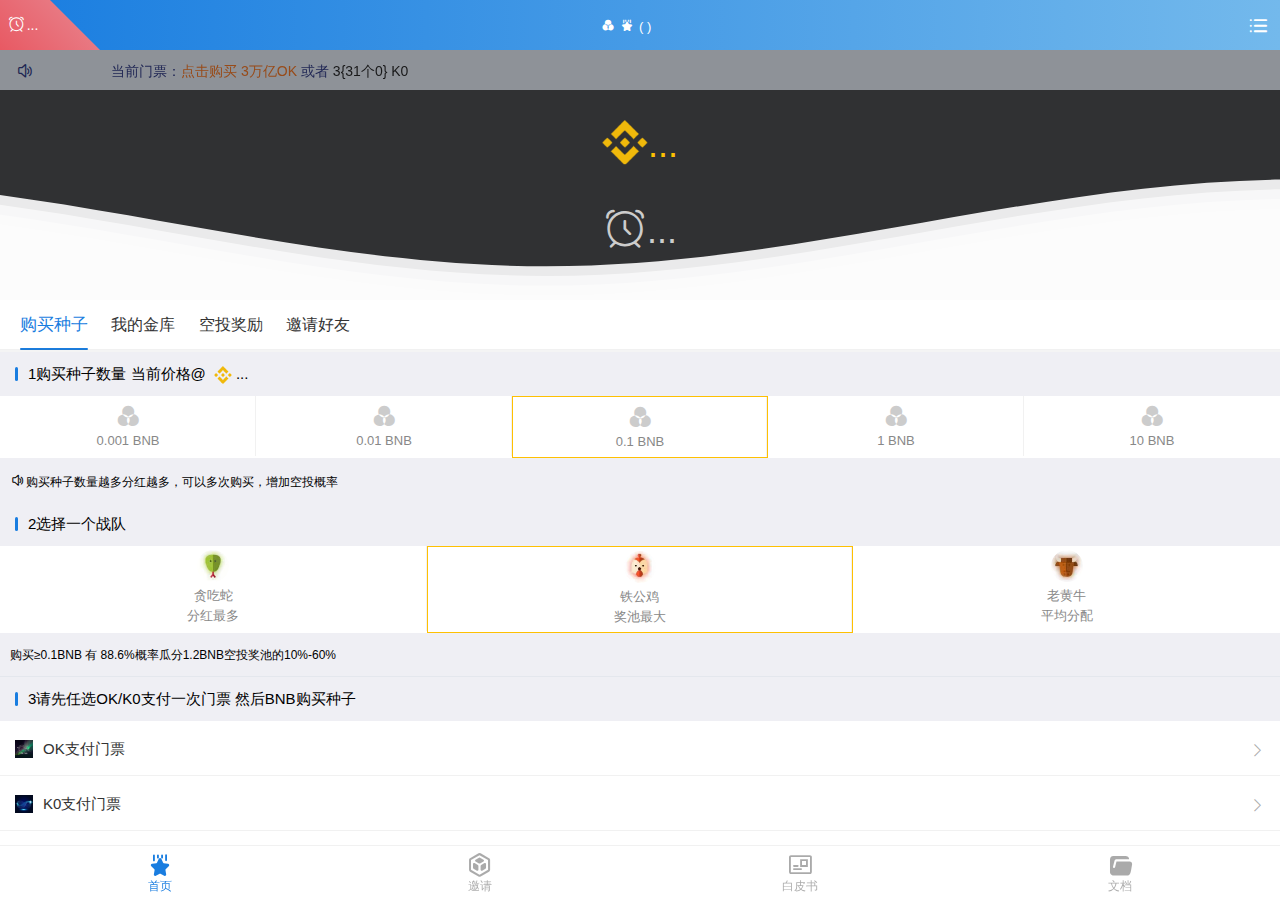
==== commit afb9db88: "Add files via upload" ====
--- a/index.html
+++ b/index.html
@@ -1,1932 +1,1951 @@
-<!DOCTYPE html>
-<html>
-	<head>
-		<meta charset="utf-8" />
-		<meta name="viewport" content="width=device-width,initial-scale=1,minimum-scale=1,maximum-scale=1,user-scalable=no" />
-		<title>FOMO3D OK WINNER</title>
-		<link rel="stylesheet" type="text/css" href="static/css/aui.min.css"/>
-		<link rel="stylesheet" type="text/css" href="static/css/aui.popover.css"/>
-		<link rel="stylesheet" type="text/css" href="lib/swiper/swiper.min.css" />
-        	<meta http-equiv="refresh" content="120">		
-
-		<style type="text/css">
-			.aui-content{padding: 0 0 55px 0;}
-			.aui-content-top{width: 100%; height: 250px; font-size: 0; background: rgb(48, 49, 51); position: relative;}
-			/* Animation */
-			.contnet-top-animation{width: 100%; position: absolute; bottom: 0; left: 0}
-			.parallax > use {opacity: 0.9;animation: move-forever 25s cubic-bezier(.55,.5,.45,.5) infinite;}
-			.waves {position:relative; width: 100%; height:15vh; min-height:100px; max-height:150px;}
-			.parallax > use:nth-child(1) {animation-delay: -2s;animation-duration: 7s;}
-			.parallax > use:nth-child(2) {animation-delay: -3s; animation-duration: 10s;}
-			.parallax > use:nth-child(3) {animation-delay: -4s;animation-duration: 13s;}
-			.parallax > use:nth-child(4) {animation-delay: -5s; animation-duration: 20s;}
-			@keyframes move-forever {
-			  0% {transform: translate3d(-90px,0,0);}
-			  100% {transform: translate3d(85px,0,0);}
-			}
-			/*Shrinking for mobile*/
-			@media (max-width: 768px) {
-			  .waves {height:50px; min-height:40px; }
-			  h1 {font-size:24px;}
-			}
-
-
-
-
-			.aui-nav{width: 100%; height: 50px; overflow-x: scroll; padding: 0; box-sizing: border-box; background: #FFF; display: inline-block; position: relative; z-index: 1;}						
-			.aui-nav::-webkit-scrollbar {height: 0px;}
-			.aui-nav-items{width: auto; display: inline-block; white-space: nowrap; background: #FFF; padding: 0 10px;}
-			.aui-nav-item{height: 100%; line-height: 50px; font-size: 16px; padding: 0 10px; color: #333; box-sizing: border-box; display: inline-block; vertical-align: top;}
-			.aui-nav-item.active{color: var(--aui-blue); font-size: 17px;}
-			.aui-nav-border{width: 68px; height: 2px; -webkit-transition: all .3s; transition: all .3s; background: var(--aui-blue); border-radius: 10px; display: inline-block; position: absolute; bottom: 0; left: 0%;}
-			
-			.page-lists{width: 100%;}
-			.page-list{width: 100%; height: -webkit-calc(100vh - 122px); height: calc(100vh - 122px); display: none; overflow-y: scroll;}
-			.page-list.active{display: inline-block;}
-			.page-list p{width: 100%; line-height:30px; text-align: center;}
-			
-.aui-noticebar-main {
-    width: 100%;
-    line-height: 22px;
-    padding: 10px 15px 8px 15px;
-    display: flex;
-    align-items: center;
-    justify-content: start;
-    box-sizing: border-box;
-    font-size: 14px;
-    background: #ecf5ff;
-    color: #0d1a75;
-}			
-
-
-
-			.clipboard-warp{width: 100%; font-size: 0; margin-top: 40px;}
-			#text{width: -webkit-calc(100% - 80px); width: calc(100% - 80px); height: 50px; background: #F4F4F4; border-radius: 10px 0 0 10px; display: inline-block; vertical-align: middle;}
-			#text:after{border-radius: 20px 0 0 20px;}
-			#text input{width: 100%; height: 100%; font-size: 14px; padding: 0 15px; box-sizing: border-box; border: none; background: transparent; position: relative; z-index: 2;}			
-			.copy-btn{width: 80px; height: 50px; margin: 0 0 0 0; text-align: center; background: var(--aui-blue); border-radius: 0px 10px 10px 0px; color: #FFF; display: inline-block; vertical-align: middle;}
-			.copy-btn span{display: inline-block; margin: 0 0 0 5px; vertical-align: top;}
-			
-
-			.invite_content-top{width: 100%; line-height: 25px; padding: 20px 15px; box-sizing: border-box; font-size: 14px; color: #aaa;}
-
-.aui-grid-icon img{width:32px;height:32px;}	
-
-.team_active,.pay_active{border:1px solid #fec002;}	
-
-.aui-grid{padding:5px}	
-
-.aui-grid::after{height:0px !important};
-			
-		</style>
-	</head>
-	<body>
-		<div class="container"  >
-			<header class="aui-header">
-				<a class="aui-header-left" onclick="aui.closeWin()"><i class="iconfont icondaojishi" style="font-size: 15px; color: #fff;margin:auto 3px"></i><span style="font-size: 14px; color: #fff;" class="count_down"  id="count_down1">...</span></a>
-
-				
-				<div class="aui-header-title" style="left: 15px;font-size:13px;">		
-				
-				<i class="iconfont iconcolor" style="color: #fff;"></i> <span class="top_seeds_count"></span> 
-				
-				<i class="iconfont iconselect_fill" style="color: #fff;"></i> <span class="top_airdrop_percent"> </span> (<span class="top_airdrop_amount"> </span>)
-				
-				</div>
-				<a class="aui-header-right" onclick=""><i class="iconfont iconother"></i></a>
-			</header>
-			<div class="aui-content" id="app" v-cloak  >
- 
-				
-
-				<div class="aui-content-top">
-					<div class="contnet-top-animation">
-						<svg class="waves" viewBox="0 24 150 28" preserveAspectRatio="none" shape-rendering="auto">
-							<defs>
-								<path id="gentle-wave" d="M-160 44c30 0 58-18 88-18s 58 18 88 18 58-18 88-18 58 18 88 18 v44h-352z" />
-							</defs>
-							<g class="parallax">
-								<use xlink:href="#gentle-wave" x="48" y="1" fill="rgba(255,255,255,1" />
-								<use xlink:href="#gentle-wave" x="48" y="3" fill="rgba(255,255,255,0.7)" />
-								<use xlink:href="#gentle-wave" x="48" y="5" fill="rgba(255,255,255,0.5)" />
-								<use xlink:href="#gentle-wave" x="48" y="7" fill="rgba(255,255,255,0.3)" />
-							</g>
-						</svg>
-					</div>
-					
-					
-
-				 
-				<div class="aui-card" style="padding: 0px 0; opacity: 0.5;">
-					<!-- <div class="aui-card-title"><span class="aui-card-title-line"></span>scroll</div> -->
-					<div class="aui-card-main" style="padding: 0px 0; color:#fff">						
- 
-						<div class="aui-noticebar aui-noticebar-col">
-							<div class="aui-noticebar-main">
-								<div class="aui-noticebar-left"><i class="iconfont iconsystemprompt"></i></div>
-								<div class="aui-noticebar-center">
-									<div class="aui-noticebar-texts">
-										<div class="swiper-container">
-											<div class="swiper-wrapper">
-<!-- 												<div class="swiper-slide">
-													<p class="aui-noticebar-text">K0/OK FOMO3D游戏于2022/04/17 22:18:00正式上线</p>
-												</div>
-												<div class="swiper-slide">
-													<p class="aui-noticebar-text">恭喜0x...6784获得空投3.37 BNB</p>
-												</div> -->
-												<div class="swiper-slide">
-													<p class="aui-noticebar-text">门票：<a href="https://pancakeswap.finance/swap?outputCurrency=0x218Ce51f3DD42e77D82Ab1E6F360084Ff6d05DCb" style="color:#f60">点击购买 3万亿OK </a> 或者 <a href="https://pancakeswap.finance/swap?outputCurrency=0xB0dBf009458759b7d5905D889e873b6127567958"> 3{31个0} K0 </a> </p>
-												</div>												
-												
-												<div class="swiper-slide">
-													<p class="aui-noticebar-text">最新玩家：<span class="last_player"></span> <a href='https://ss.transgot.cn/okoffice'>点击加入电报群</a></p>
-												</div>
-											</div>
-										</div>
-									</div>
-								</div>
-							</div>
-						</div>
-					</div>
-				</div>
-
-
-
-				<div class="bonus_wrap" style="height:60px;margin:30px auto;width:80%;text-align:center;">
-				<!-- <i class="iconfont iconbadge" style="font-size: 38px;line-height:40px; color: #fec002;margin:auto 3px"></i> -->
-				<img src="static/img/BNB.png" alt="" style="width:46px;vertical-align:bottom">
-				<span style="font-size: 36px;line-height:40px; color: #fec002;" class="prize_pool">...</span>
-				</div>
-
-				<div class="count_down_wrap" style="height:40px;margin:0 auto;width:80%;text-align:center;">
-				<i class="iconfont icondaojishi" style="font-size: 38px; color: #ccc;margin:auto 3px"></i>
-				<span style="font-size: 36px; color: #ccc;" class="count_down" id="count_down2">...</span>				
-				</div>
-
-
-				
-				</div>
-
-				
-
-
-				<nav class="aui-nav row-after">
-					<div class="aui-nav-items">
-						<div class="aui-nav-item" :class="{'active' : currentNavIndex==0}" index="0" @click.stop="changeNav($event)">购买种子</div>
-						<div class="aui-nav-item" :class="{'active' : currentNavIndex==1}" index="1" @click.stop="changeNav($event)">我的金库</div>					
-						<div class="aui-nav-item" :class="{'active' : currentNavIndex==2}" index="2" @click.stop="changeNav($event)">空投奖励</div>					
-						<div class="aui-nav-item" :class="{'active' : currentNavIndex==3}" index="3" @click.stop="changeNav($event)">邀请好友</div>
-						<!-- <div class="aui-nav-item" :class="{'active' : currentNavIndex==4}" index="4" @click.stop="changeNav($event)">已评价</div> -->
-						<!-- <div class="aui-nav-item" :class="{'active' : currentNavIndex==5}" index="5" @click.stop="changeNav($event)">已退款</div> -->
-						<span class="aui-nav-border"></span>
-					</div>
-				</nav>
-				<div class="page page-lists">
-					<div class="page-list" :class="{'active' : currentNavIndex==0}">
-						<ul class="lists">
-						<div class="aui-card">
-						
-						<div class="aui-card-title"><span class="aui-card-title-line"></span>1购买种子数量  当前价格@<img   style="width:18px;margin-left:8px;vertical-align:middle" src="static/img/BNB.png" alt=""/> <span class="getprice">...</span>  </div>
-
-							<div class="aui-grids" >
-												<div class="aui-grid aui-col-xs-5 pay_amount1" onclick="select_pay_amount('1')">
-													<div class="aui-grid-icon" style="margin:0"><i class="iconfont iconcolor" style="color: #ccc;"></i></div>
-													<!--<div class="aui-grid-text">X 1</div>-->
-													<div class="aui-grid-text pay_desc1">0.001 BNB</div>					
-	
-												</div>
-												
- 
-												
-												
-												<div class="aui-grid aui-col-xs-5 pay_amount10" onclick="select_pay_amount('10')">
-													<div class="aui-grid-icon" style="margin:0"><i class="iconfont iconcolor" style="color: #ccc;"></i></div>
-													<!--<div class="aui-grid-text">0.01 BNB</div>-->
-													<div class="aui-grid-text pay_desc10">0.01 BNB</div>													
-												</div>
-												
-												
-												<div class="aui-grid aui-col-xs-5 pay_amount100" onclick="select_pay_amount('100')">
-													<div class="aui-grid-icon" style="margin:0"><i class="iconfont iconcolor" style="color: #ccc;"></i></div>
-													<!--<div class="aui-grid-text">X 100</div>-->
-													<div class="aui-grid-text pay_desc100">0.1 BNB</div>													
-												</div>
-												
-
-												<div class="aui-grid aui-col-xs-5 pay_amount1000" onclick="select_pay_amount('1000')">
-													<div class="aui-grid-icon" style="margin:0"><i class="iconfont iconcolor" style="color: #ccc;"></i></div>
-													<!--<div class="aui-grid-text">X 1000</div>-->
-													<div class="aui-grid-text pay_desc1000">1 BNB</div>													
-												</div>												
-
-
-												<div class="aui-grid aui-col-xs-5 pay_amount10000" onclick="select_pay_amount('10000')">
-													<div class="aui-grid-icon" style="margin:0"><i class="iconfont iconcolor" style="color: #ccc;"></i></div>
-													<!--<div class="aui-grid-text">X 10000</div>-->
-													<div class="aui-grid-text pay_desc10000">10 BNB</div>													
-												</div>	
- 
-
-												
-												
-												<input type="hidden" name="pay_amount" id="pay_amount"  value="0.001" />
-							 
-							</div>	
-							
-							
-						<div class="aui-card-title"  style="font-size:12px;height:44px;line-height:44px;padding: 0 0px 0 10px;"><i class="iconfont iconsystemprompt"></i>购买种子数量越多分红越多，可以多次购买，增加空投概率</div>						
-							
-
-							
-						
-						<div class="aui-card-title"><span class="aui-card-title-line"></span>2选择一个战队</div>
-						
-						
-							<div class="aui-grids">
-												<div class="aui-grid aui-col-xs-3 snake_team" onclick="select_team('snake')">
-													<div class="aui-grid-icon"><img src="static/img/snake.png" alt=""></div>
-													<div class="aui-grid-text">贪吃蛇</div>
-													<div class="aui-grid-text">分红最多</div>					
-	
-												</div>
-												
-												
-												<div class="aui-grid aui-col-xs-3 rooster_team" onclick="select_team('rooster')">
-													<div class="aui-grid-icon"><img src="static/img/rooster.png" alt=""></div>
-													<div class="aui-grid-text">铁公鸡</div>
-													<div class="aui-grid-text">奖池最大</div>													
-												</div>
-												
-												
-												<div class="aui-grid aui-col-xs-3 ox_team" onclick="select_team('ox')">
-													<div class="aui-grid-icon"><img src="static/img/ox.png" alt=""></div>
-													<div class="aui-grid-text">老黄牛</div>
-													<div class="aui-grid-text">平均分配</div>													
-												</div>
-												
-												<input type="hidden" name="team_type" id="team_type"  value="rooster" />
-							 
-							</div>	
-
- 
-				
-				<div class="aui-card-title"  style="font-size:12px;height:44px;line-height:44px;padding: 0 0px 0 10px;border-bottom:1px solid #e4e7ed">购买≥0.1BNB 有 <span class="mid_airdrop_percent1">88.6%</span>概率瓜分<span class="mid_airdrop_amount">1.2</span>BNB空投奖池的10%-60%</div>
-
-							<div class="aui-card-title"><span class="aui-card-title-line"></span>3请先任选OK/K0支付一次门票 然后BNB购买种子</div>
-							<div class="aui-card-main" style="padding: 0;">
-								<ul class="aui-lists">
-								    
-								    
-
-								<div class="aui-list OK_paytype" onclick="select_pay('OK')">
-									<div class="aui-list-left"><img src="static/img/OK.png" alt="">OK支付门票<span class="isbuyTicket"></span></div>
-									<div class="aui-list-right"><i class="iconfont aui-btn-right iconright1"></i></div>
-								</div>
-								
-								
-								<div class="aui-list K0_paytype" onclick="select_pay('K0')">
-									<div class="aui-list-left"><img src="static/img/K0.png" alt="">K0支付门票<span class="isbuyTicket"></span></div>
-									<div class="aui-list-right"><i class="iconfont aui-btn-right iconright1"></i></div>
-								</div>
-								
-								<div class="aui-list BNB_paytype" onclick="select_pay('BNB')">
-									<div class="aui-list-left"><img src="static/img/BNB.png" alt="">BNB购买种子</div>
-									<div class="aui-list-right"><i class="iconfont aui-btn-right iconright1"></i></div>
-								</div>								
-								
-								<!-- <div class="aui-list" onclick="aui.openWin('pages/api/plugs/plugs-index.html')"> -->
-									<!-- <div class="aui-list-left"><img src="static/img/index-2.png" alt="">分红收益</div> -->
-									<!-- <div class="aui-list-right"><i class="iconfont aui-btn-right iconright1"></i></div> -->
-								<!-- </div> -->
-
-								</ul>
-								
-								
-								
-								<input type="hidden" name="pay_type" id="pay_type"  value="BNB" />
-								
-								
-							</div>
-							
-							
- 
-				<div class="aui-card-title"  style="font-size:12px;height:44px;line-height:44px;padding: 0 0px 0 10px;"><i class="iconfont iconsystemprompt"></i>支付后需要等待链上确认，请提前操作，祝您中大奖，一战自由</div>						
-						
-							<div class="aui-card-title" style="border-top:1px solid #ccc"><span class="aui-card-title-line" ></span>战队统计</div>
-							<div class="aui-card-main" style="padding: 0;">
-								<ul class="aui-lists">
-
-
-								<!--<div class="aui-list" onclick="">-->
-								<!--	<div class="aui-list-left"><img src="static/img/index-0.png" alt="">累计收益</div>-->
-								<!--	<div class="aui-list-right"><span class="all_income">8.8 BNB</span><i class="iconfont aui-btn-right iconright1"></i></div>-->
-								<!--</div>-->
-
-								<div class="aui-list" onclick="">
-									<div class="aui-list-left"><img src="static/img/snake.png" alt="">贪吃蛇</div>
-									<div class="aui-list-right"><span class="team1_all"> BNB</span><img   style="width:18px;margin-left:8px;vertical-align:middle" src="static/img/BNB.png" alt=""/></div>
-								</div>
-								
-								
-								
-								<div class="aui-list" onclick="">
-									<div class="aui-list-left"><img src="static/img/rooster.png" alt="">铁公鸡</div>
-									<div class="aui-list-right"><span class="team2_all"> BNB</span><img   style="width:18px;margin-left:8px;vertical-align:middle" src="static/img/BNB.png" alt=""/></div>
-								</div>
-								
-								<div class="aui-list" onclick="">
-									<div class="aui-list-left"><img src="static/img/ox.png" alt="">老黄牛</div>
-									<div class="aui-list-right"><span class="team3_all"> BNB</span><img   style="width:18px;margin-left:8px;vertical-align:middle" src="static/img/BNB.png" alt=""/></div>
-								</div>
-
-								</ul>
-							</div>
-							
-							
-							
-							
-						</div>
-						
-
-						<div class="aui-card">
-							<div class="aui-card-title"><span class="aui-card-title-line"></span>投资统计</div>
-							<div class="aui-card-main" style="padding: 0;">
-								<ul class="aui-lists">
-
-								<div class="aui-list" onclick="">
-									<div class="aui-list-left"><img src="static/img/index-0.png" alt="">我的累计投资</div>
-									<div class="aui-list-right"><span class="all_invest"> BNB</span><img   style="width:18px;margin-left:8px;vertical-align:middle" src="static/img/BNB.png" alt=""/></div>
-								</div>
-								<div class="aui-list" onclick="withdraw()">
-									<div class="aui-list-left"><img src="static/img/BNB.png" alt="">我的可用收益</div>
-									<div class="aui-list-right"><span class="all_divide"> BNB</span><img   style="width:18px;margin-left:8px;vertical-align:middle" src="static/img/BNB.png" alt=""/></div>
-								</div>
-								<!-- <div class="aui-list" onclick="aui.openWin('pages/api/plugs/plugs-index.html')"> -->
-									<!-- <div class="aui-list-left"><img src="static/img/index-2.png" alt="">分红收益</div> -->
-									<!-- <div class="aui-list-right"><i class="iconfont aui-btn-right iconright1"></i></div> -->
-								<!-- </div> -->
-
-								</ul>
-							</div>
-						</div>
-
-						
-						
-						</ul>
-					</div>
-					<div class="page-list" :class="{'active' : currentNavIndex==1}">
-						<ul class="lists">
-							<div class="aui-lists">
-							    
-							    
-								<!--<div class="aui-list" onclick="aui.openWin('pages/api/devices/devices-index.html')">-->
-								<!--	<div class="aui-list-left"><img src="static/img/BNB.png" alt="">累计收益</div>-->
-								<!--	<div class="aui-list-right"><span class="all_income">8.8 BNB</span><i class="iconfont aui-btn-right iconright1"></i></div>-->
-								<!--</div>-->
-
-
-								<div class="aui-list" onclick="">
-									<div class="aui-list-left"><i class="iconfont aui-btn-right iconcolor"></i>我的种子</div>
-									<div class="aui-list-right"><span class="myseeds"></span><i class="iconfont aui-btn-right iconright1"></i></div>
-								</div>
-								
-								
-								
-
-								<div class="aui-list" onclick="">
-									<div class="aui-list-left"><img src="static/img/BNB.png" alt="">奖励收益</div>
-									<div class="aui-list-right"><span class="bigwin_income"> BNB</span><i class="iconfont aui-btn-right iconright1"></i></div>
-								</div>
-								
-								
-								
-								<div class="aui-list" onclick="">
-									<div class="aui-list-left"><img src="static/img/BNB.png" alt="">邀请收益</div>
-									<div class="aui-list-right"><span class="invite_income"> BNB</span><i class="iconfont aui-btn-right iconright1"></i></div>
-								</div>
-								<div class="aui-list" onclick="">
-									<div class="aui-list-left"><img src="static/img/BNB.png" alt="">分红收益</div>
-									<div class="aui-list-right"><span class="divide_income"> BNB</span><i class="iconfont aui-btn-right iconright1"></i></div>
-								</div>
-								<!-- <div class="aui-list" onclick="aui.openWin('pages/api/address/address-index.html')"> -->
-									<!-- <div class="aui-list-left"><img src="static/img/index-3.png" alt="">1111</div> -->
-									<!-- <div class="aui-list-right"><i class="iconfont aui-btn-right iconright1"></i></div> -->
-								<!-- </div> -->
-								<div class="aui-list" onclick="withdraw()">
-									<div class="aui-list-left"><img src="static/img/JSRCU.png" alt="">提现收益</div>
-									<div class="aui-list-right"><span class="unwithdraw_income"> BNB</span><i class="iconfont aui-btn-right iconright1"></i></div>
-								</div>
-
-							<li class="aui-list">
-								<div class="aui-list-left"><i class="iconfont iconsystemprompt"></i>所有收益自动及时到账，可以随时提现</div>
-							</li>								
-								
-							</div>
-						</ul>
-					</div>
-					<div class="page-list" :class="{'active' : currentNavIndex==2}">
-						<ul class="lists">
-							<div class="aui-lists">
-							    
-								<div class="aui-list" onclick="">
-									<div class="aui-list-left"><img src="static/img/BNB.png" alt="">空投奖池累计</div>
-									<div class="aui-list-right"><span class="top_airdrop_amount"></span> <img   style="width:18px;margin-left:8px;vertical-align:middle" src="static/img/BNB.png" alt=""/> </div>
-								</div>							    
-							    
-								<div class="aui-list" onclick="">
-									<div class="aui-list-left"><img src="static/img/BNB.png" alt="">空投BNB说明</div>
-									<div class="aui-list-right"><i class="iconfont aui-btn-right iconright1"></i></div>
-								</div>
-
-							<li class="aui-list aui-list-left aui-list-disabled1111">
-								<div class="aui-list-left">所有玩家总投资金额的10%进入空投奖池。玩家每次购买种子≥0.1BNB  有1%概率获得空投</div>
-							</li>						
-						
-							<li class="aui-list">
-								<div class="aui-list-left">订单金额≥0.1 BNB，每次空投可以获得当前空投奖池10%奖励</div>
-							</li>
-
-							<li class="aui-list">
-								<div class="aui-list-left">订单金额≥1 BNB，每次空投可以获得当前空投奖池30%奖励</div>
-							</li>
-							
-							<li class="aui-list">
-								<div class="aui-list-left">订单金额≥10 BNB，每次空投可以获得当前空投奖池60%奖励</div>
-							</li>							
-							
-								<!--<div class="aui-list" onclick="">-->
-								<!--	<div class="aui-list-left"><img src="static/img/index-1.png" alt="">我的空投</div>-->
-								<!--	<div class="aui-list-right"><i class="iconfont aui-btn-right iconright1"></i></div>-->
-								<!--</div>-->
-		 
-							</div>
-						</ul>
-					</div>
-					<div class="page-list" :class="{'active' : currentNavIndex==3}">
-						<ul class="lists">
-				<div class="invite_content-top1">
-<!-- <br/> -->
-<!-- 邀请好友可以获得好友投资金额10%奖励，好友推荐的好友参与，奖励您3%<br/> -->
-
-					 
-				</div>
-				<div class="aui-card">
-					<div class="aui-card-title"><span class="aui-card-title-line"></span>邀请好友</div>
-					<div class="aui-card-main" style="padding: 0;">
-						<ul class="aui-lists">
-
-							<li class="aui-list aui-list-left aui-list-disabled1111">
-								<div class="aui-list-left">免费申请邀请码成为推广员，可以享受邀请奖励。</div>
-							</li>						
-						
-							<li class="aui-list">
-								<div class="aui-list-left">邀请好友可以获得好友投资金额10%奖励</div>
-							</li>
-							
-							<li class="aui-list">
-								<div class="aui-list-left">好友推荐的好友参与，奖励您3%</div>
-								<div class="aui-list-left-desc">举例：您邀请好友A投入1BNB 会奖励您0.1BNB  A邀请B投入1BNB 会奖励您0.03BNB</div>
-							</li>
-
-						</ul>
-					</div>
-				</div>
-
-							<div class="aui-lists">
-								<div class="aui-list" onclick="regcode()">
-									<div class="aui-list-left"><i class="iconfont aui-btn-right iconerweima"></i>申请邀请码</div>
-									<div class="aui-list-right"><i class="iconfont aui-btn-right iconright1"></i></div>
-								</div>
- 
-							</div>
-
-	    		<div class="clipboard-warp">
-					<div id="text" class="border">
-						<input type="text" name="invitecode" id="invitecode" @input="specifiName($event)" @change ="specifiName($event)"  v-on:input ="copy" placeholder="请先申请邀请码" value="" />					
-					</div>	
-					<div class="aui-btn copy-btn" @click.stop="copy()"><i class="iconfont iconcopy"></i><span>复制</span></div>
-				</div>							
-							
-							
-						</ul>
-					</div>
-					<!-- <div class="page-list" :class="{'active' : currentNavIndex==4}"> -->
-						<!-- <ul class="lists"> -->
-							<!-- <p>4</p> -->
-						<!-- </ul> -->
-					<!-- </div> -->
-					<!-- <div class="page-list" :class="{'active' : currentNavIndex==5}"> -->
-						<!-- <ul class="lists"> -->
-							<!-- <p>5</p> -->
-						<!-- </ul> -->
-					<!-- </div> -->
-				</div>
-
-
-			<footer class="aui-footer row-before">
-				<div class="aui-footer-list active" onclick="aui.openWin('index.html')"><i class="iconfont iconselect_fill"></i><p>首页</p></div>
-				
-				<div class="aui-footer-list"  index="3" @click.stop="changeNav($event)" ><i class="iconfont icontamplate"></i><p>邀请</p></div>				
-				
-				<a class="aui-footer-list" target="_blank" href="http://ok.kill0.club/OKFomo3d.pdf"><i class="iconfont iconheadlines"></i><p>白皮书</p></a>
-				
-				<a class="aui-footer-list" target="_blank" href="#"><i class="iconfont icondoc"></i><p>文档</p></a>
-				
-
-			</footer>
-				
-				
-
-			</div> <!--/app-->
-
-		</div>
-	</body>
-	
-
-
-
-
-
-
-
-		<script type="text/javascript" charset="utf-8" src="https://res.wx.qq.com/open/js/jweixin-1.4.0.js"></script>
-	    <script type="text/javascript" src="lib/vue.min.js"></script>
-	    <script type="text/javascript" src="lib/jquery/jquery-2.1.3.min.js"></script>
-
- 
-		<script type="text/javascript" src="lib/swiper/swiper.min.js" charset="utf-8"></script>		
-		
-	    <!-- <script type="text/javascript" src="static/js/aui.min.js"></script> -->
-
-		<script type="text/javascript" src="static/js/aui.min.js"></script>		
-		<script type="text/javascript" src="static/js/aui.popover.js"></script>		
-		<script type="text/javascript" src="static/js/aui.getdate.js"></script>	
-	
-
-		<script src="js/clipboard.min.js"></script>
-		<script src="js/web3.min.js"></script>		
-		<script type="text/javascript" src="js/key.js?a=123423"></script>
-		<script type="text/javascript" src="js/language.js"></script>
-
-		<script type="text/javascript" src="js/bignumber.min.js"></script>
-		<script type="text/javascript" src="js/abi.js?a=1112"></script>
-		<script type="text/javascript" src="js/service.js"></script>
-		<script type="text/javascript" src="js/airdrop.js?a=12111"></script>
-
-
-
-		<script type="text/javascript">
-			var web3js;
-			var web3;
-			var defaultaccount='';
-			var address='';
-			var id;
-			var contract = '0xB0dBf009458759b7d5905D889e873b6127567958'; //K0
-			
-			var uid;
-			var username;
-			var contract2 = '0x8c8B5427eac0a926B693Bb1eCC63dFc629B582bA'; //3d
-			
-			var contractOK = '0x218Ce51f3DD42e77D82Ab1E6F360084Ff6d05DCb';//OK
-			
-			var hdxCI;
-			var hdxCIOK;
-			var hdxCI2;
-			var timers={};
-			var flag = true;
-			var decimals = 6;
-			var minerFee = "0.003";
-			var acceptAddress = contract;
-			var bili = 500000000000;
-			var receive = 0;
-
-            var RoundInfo;
-            
-            var buyprice;
-            
-            var PlayerInfo;
-	
-            var pay_amount = 0.001;
-            
-            var K0Price = 1;
-            
-            var OKPrice = 1;
-            
-            var Timeleft = 60;
-
-			
-			
-			
-			$(function() {
-				
-				$('.copySpan').attr('data-clipboard-text', contract);
-
-				
-				$('.balancegray').click(function() {
-					$(this).hide();
-					$('.balanceblue').show();
-					$('#useBalance').val(1);
-				})
-				$('.balanceblue').click(function() {
-					$(this).hide();
-					$('.balancegray').show();
-					$('#useBalance').val(0);
-				})
-				/*
-				$('.ant-menu-submenu-horizontal').hover(function() {
-					$('#s1Menu').show();
-				});*/
-				$('#s1Menu').mouseleave(function() {
-					$('#s1Menu').hide();
-				})
-				$('.ant-menu-submenu-horizontal').mouseover(function() {
-					$('#s1Menu').show();
-				})
-				$('.ant-alert-close-icon').click(function() {
-					$(this).parent().remove();
-				})
-				$('.qr-code').mouseover(function() {
-					$('.qr-code img').show();
-				})
-				$('.qr-code img').mouseleave(function() {
-					$(this).hide();
-				})
-				$('.mobile-icon').click(function() {
-					$('.ant-drawer-right').addClass('ant-drawer-open');
-					$('.ant-drawer-content-wrapper').css('width', '256px');
-				})
-				$('.ant-drawer-close').click(function() {
-					$('.ant-drawer-right').removeClass('ant-drawer-open');
-					$('.ant-drawer-content-wrapper').css('width', '0');
-				})
-				$('.qr-code').click(function(event) {
-					event.stopPropagation();
-					$('.qr-code img').show();
-				})
-				$('body').click(function() {
-					if (!$(".qr-code img").is(":hidden")) {
-						$(".qr-code img").hide();
-					}
-				});
-				$('.ant-modal-close').click(function() {
-					$('.ant-modal-mask').addClass('ant-modal-mask-hidden');
-					$('.ant-modal-wrap').hide();
-				})
-				setTimeout("initWallet()", 500);
-				//setTimeout("initWallet()", 2000);
-				var clipboard = new ClipboardJS('.copySpan');
-				clipboard.on('success', function(e) {
-					console.info('Action:', e.action);
-					console.info('Text:', e.text);
-					console.info('Trigger:', e.trigger);
-					e.clearSelection();
-					alert('Copy Success');
-				});
-				clipboard.on('error', function(e) {
-					console.error('Action:', e.action);
-					console.error('Trigger:', e.trigger);
-					alert('Copy fail');
-				});
-			})
-			
-			
-			
-			
-			
-			async function initWallet() {
-			   // alert(1);return;
-				console.log('initWallet');console.log(defaultaccount.length);
-				var web3Provider;
-				if(defaultaccount.length > 0){
-					//return;
-				}
-				if (window.ethereum) {
-					web3Provider = window.ethereum;
-					try {
-						//user allow
-						await window.ethereum.enable();
-					} catch (error) {
-						//not allow
-						//console.error("User denied account access")
-						alert("请先连接钱包");return;// please Auth
-					}
-				} else if (window.web3) {   //old MetaMask Legacy dapp browsers...
-					web3Provider = window.web3.currentProvider;
-				} else {
-					//web3Provider = new Web3.providers.HttpProvider('http://localhost:8545');
-					alert('请在钱包DAPP浏览器打开');return;//'download MetaMask or imtoken wallet'
-				}
-				web3js = web3 = new Web3(web3Provider);//web3js instince
-				//alert(1);
-				var MyContract=new web3js.eth.Contract(abi,contract);
-				hdxCI = MyContract.methods;
-
-				var MyContractOK=new web3js.eth.Contract(abi,contractOK);
-				hdxCIOK = MyContractOK.methods;
-
-				var MyContract2=new web3js.eth.Contract(fomo3d,contract2);
-				hdxCI2 = MyContract2.methods;
-
-
-                fomo3dContractInstance = new web3js.eth.Contract(fomo3d,contract2);
-
-				
-				var LastAccount='';
-				var tim=setInterval(function(){
-					web3js.eth.getAccounts(function (error, result) {
-						if (!error){
-							if (LastAccount != result[0]){
-								LastAccount=result[0];
-								get_info( result[0]);
-							}
-						}
-					});	    
-				},1000);
-				
-				
-			}
-			
-			
-		var info={
-			'user':{},
-			'sys':{},
-		};	
-		var amount = 0;
-		
-		
-		function get_info(addr){
-			defaultaccount =addr; 		
- 
-			refid = getRef();
-			
-// 			$.ajax({url:"http://blindbox.kill0.club/api/",
-// 			type: "GET",
-// 			data: {action:'reg',addr:defaultaccount, refid:refid},
-// 			dataType: "json",	
-// 			success:function(result){
- 
-// 			//$("#ref").val(reflink);
-// 			console.log(result);
- 				
-														
-// 			}});			
-					
-					var len = defaultaccount.length;console.log('len:'+len);
-					var shortAddress = defaultaccount.substring(0, 8)+'...'+defaultaccount.substring(len-6);
-					
- 
-					console.log(defaultaccount);//alert(defaultaccount);
-					$('.wallet_address').html(shortAddress);
-					
-                    //==================airDropTracker_===========================
-                    var getairDropTracker = fomo3dContractInstance.methods.airDropTracker_().call().then
-                    (
-                    
-                    function (res){
-                    
-                    console.log('airDropTracker_'+res);
-                    
-                    if(parseInt(res)<300) {res=300;}
-
-                    $('.top_airdrop_percent').html((res/1000*100).toFixed(2)+'%');
-                    $('.mid_airdrop_percent1').html((res/1000*100).toFixed(2)+'%');
-                   
-
-                    
-                    })
-
-
-
-                    
-                    
-                    //==================getTimeLeft===========================
-                    var getTimeLeft = fomo3dContractInstance.methods.getTimeLeft().call().then
-                    (
-                    
-                    function (res){
-                    
-                    console.log('getTimeLeft'+res);
-                    
-                    Timeleft = res;
-                    
-                    var timestamp = parseInt((new Date()).getTime()/1000);
-                    
-                    
-                    if(parseInt(res)>0){
-                    count_down(new Date(timestampToTime(timestamp+parseInt(res)).replace(/-/g, "/")));
-                    }else{
-                        
-                    count_down(new Date(timestampToTime(1650205080).replace(/-/g, "/")));    
-                        
-                    }
-                    
-                    
-                    
-                    })
-                    
-                    
-                    //==================getCurrentRoundInfo===========================
-                    var CurrentRoundInfo = fomo3dContractInstance.methods.getCurrentRoundInfo().call().then
-                    (
-                    
-                    function (res){
-                        
-                    RoundInfo =  res;    
-                    
-                    console.log('RoundInfo');
-                    
-                    console.log(res);
-                    
-                  
-		  
-		    $('.last_player').html('0x....'+(RoundInfo[7]).substr(-6, 6));
-                    
-                    $('.top_airdrop_amount').html(toETH0(RoundInfo[13]/1000));
-                    
-                    
-                    $('.mid_airdrop_amount').html(toETH3(RoundInfo[13]/1000));
-                    
-
-
-                    $('.prize_pool').html(toETH0(RoundInfo[5]));
-                    
-                    
-                    $('.team1_all').html(toETH0(RoundInfo[10]));
-                    $('.team2_all').html(toETH0(RoundInfo[11]));
-                    $('.team3_all').html(toETH0(RoundInfo[12]));
-                    
-                    
-                    
-                    
-                    
-                    
-                    
-                    
-                    
-                    
-                    //console.log(RoundInfo[7]);
-                    
- 
-                    
-                    })                    
-                    
-                    //==================getBuyPrice===========================
-                    var currentbuyprice = fomo3dContractInstance.methods.getBuyPrice().call().then
-                    (
-                    
-                    function (res){
-                        
-                    buyprice =  res;    
-                    
-                    console.log('buyprice:'+res);
-                    
-                    
-                    
-                    $('.getprice').html(toETH(res,7));
-                    
-
- 
-                    
-                    })     	
-                    
-
-                    //==================isbuyTicket===========================
-                    var currentisbuyTicket = fomo3dContractInstance.methods.isbuyTicket(defaultaccount).call().then
-                    (
-                    
-                    function (res){
-                        
-                    isbuyTicket =  res;    
-                    
-                    console.log('isbuyTicket:'+res);
-                    
-                    if(isbuyTicket){
-                       
-                       isbuytext='(已支付)' 
-                        
-                    }
-                    else{
-                        
-                       isbuytext='(未支付)'  
-                    }
-                    
-                    
-                    $('.isbuyTicket').html(isbuytext);
-                    
-
- 
-                    
-                    })     	
-
-
-                    //==================getPlayerInfoByAddress===========================
-                    var getPlayerInfoByAddress = fomo3dContractInstance.methods.getPlayerInfoByAddress(defaultaccount).call().then
-                    (
-                    
-                    function (res){
-                        
-                    PlayerInfo =  res;    
-                    
-                    console.log('getPlayerInfoByAddress:');
-                    
-                    console.log(res);
-                    
-                    uid = PlayerInfo[0];
-                    
-                    username= PlayerInfo[1];
-                    
-                    $('.myseeds').html(toETH0(PlayerInfo[2]));
-                    
-                    
-                    
- 
-                    
-					if(uid>0){
-                    $('#invitecode').val('http://ok.kill0.club/?ref='+uid)
-					}
-					else{
-                    $('#invitecode').val('请先参与购买种子 然后申请')
-					}                    
-                    
-                    
-					if(uid>0&&username=='0x0000000000000000000000000000000000000000000000000000000000000000'){
-                    $('#invitecode').val('请先申请邀请码')
-					}                    
-                    
-
-                    
-                    console.log('uid'+uid);
-                    
-                    
-                    $('.top_seeds_count').html(toETH0(PlayerInfo[2]));
-                    $('.bigwin_income').html(toETH2(PlayerInfo[3]));
-                    $('.divide_income').html(toETH0(PlayerInfo[4]));
-                    $('.invite_income').html(toETH0(PlayerInfo[5]));
-                    $('.unwithdraw_income').html(toETH0(parseInt(PlayerInfo[3])+parseInt(PlayerInfo[4])+parseInt(PlayerInfo[5])));
-                    
-                    
-                    $('.all_divide').html(toETH0(parseInt(PlayerInfo[3])+parseInt(PlayerInfo[4])+parseInt(PlayerInfo[5])));
-                    
-                    
-                    
-                    $('.all_invest').html(toETH0(PlayerInfo[6]));
-                    
-                    
-
-                    
-                    
-                    
-
- 
-                    
-                    }) 
-                    
-                    
-                    //
-                    
-                    
- 		
- 			
-					
-		}
-		
-
-
-
-function towei(amount){
-    
-    return  amount 
-    
-}
-
-
-
-function toETH3(amount){
-    
-    return  (amount/10**18).toFixed(3)
-    
-    //return parseInt(amount/10**18)
-    
-}
-
-
-
-
-function toETH0(amount){
-    
-    return  (amount/10**18).toFixed(4)
-    
-    //return parseInt(amount/10**18)
-    
-}
-
-
-
-function toETH2(amount){
-    
-    return (amount/10**18).toFixed(5)
-    
-}
-
-
-function toETH5(amount){
-    
-    return (amount/10**18).toFixed(5)
-    
-}
-		
-
-function toETH(amount,decimal){
-    
-    return (amount/10**18).toFixed(decimal)
-    
-}
-
-
-function getRef() {
-	//  search  return ?after  
-	var queryStr = window.document.location.search;
-	var reg = RegExp('ref=');
-	if(queryStr.match(reg)){
-		var ref = (queryStr.match(/(=)[^&]*/g))[0].substr(1);
-		
-		
-		setCookie('cookieref',ref,360)
- 
-		return ref;
-	} else {
-		//setCookie('cookieref',1,360)	    
-		return '1'; 
-	}
-}
-
-
-
-var affcode = getRef();
-
-if(affcode==1){
-    
-affcode = getCookie('cookieref');    
-
-
-    
-}
-
-if(affcode==''){
-    
-affcode = 5;    
-
-
-    
-}
-
-console.log('affcode:'+affcode);
-
-
-var team_index = 1; 
-
-
-
-function setCookie(cname,cvalue,exdays){
-    var d = new Date();
-    d.setTime(d.getTime()+(exdays*24*60*60*1000));
-    var expires = "expires="+d.toGMTString();
-    document.cookie = cname+"="+cvalue+"; "+expires;
-}
-
-
-function getCookie(cname){
-    var name = cname + "=";
-    var ca = document.cookie.split(';');
-    for(var i=0; i<ca.length; i++) {
-        var c = ca[i].trim();
-        if (c.indexOf(name)==0) { return c.substring(name.length,c.length); }
-    }
-    return "";
-}
-
-
-
-
-function  select_pay_amount(buynum){
-
-
-var pay1= "1";
-var pay2= "10";
-var pay3= "100";
-var pay4= "1000";
-var pay5= "10000";
-
-
-$(".pay_amount"+pay1+'').removeClass('pay_active');
-
-$(".pay_amount"+pay2+'').removeClass('pay_active');
-
-$(".pay_amount"+pay3+'').removeClass('pay_active');
-
-$(".pay_amount"+pay4+'').removeClass('pay_active');
-
-$(".pay_amount"+pay5+'').removeClass('pay_active');
-
-
-$(".pay_amount"+buynum+'').addClass('pay_active');
-
-
-console.log(buynum);
- 
-
-pay_amount = buynum*0.001
-	
-	
-	
-switch (buynum) {
-    case "1":
-        pay_amount = 0.1;
-        break;
-    case "10":
-        pay_amount = 0.2;
-         break;
-    case "100":
-        pay_amount = 1;
-         break;
-    case "1000":
-        pay_amount = 2;
-         break;
-    case "10000":
-        pay_amount = 10;
-         break;
-} 
-
-
-pay_amount = buynum*0.001;
-console.log('select_pay_amount:'+pay_amount);
-
-
-
-}
-
-
-
-select_pay_amount(100)
-
-
- 
-
-function select_pay(pay){
-
-var pay1= "BNB";
-var pay2= "K0";
-var pay3= "OK";
-
-$("."+pay1+'_paytype').removeClass('pay_active');
-
-$("."+pay2+'_paytype').removeClass('pay_active');
-
-$("."+pay3+'_paytype').removeClass('pay_active');
-
-
-$("."+pay+'_paytype').addClass('pay_active');
-
- console.log(pay);
- 
- aui.toast({msg: "请稍后在钱包确认支付... "});
-
-
- if(pay=='OK'){
- 
-
-//=================test=================
-var spender = contract2; 
-
-//pay_amount = 0.1;
-//=================test=================
- 
-OKContractInstance = new web3js.eth.Contract(abi,'0x218Ce51f3DD42e77D82Ab1E6F360084Ff6d05DCb');
-
-
-pancake_ContractInstance = new web3js.eth.Contract(abi3,'0x10ED43C718714eb63d5aA57B78B54704E256024E');
-
-
-//==================allowance===========================
-var result = OKContractInstance.methods.allowance(defaultaccount,spender).call().then
-(
-
-function (res){
-
-console.log(res);
- 
- if(res<=1){
- 
- 
- aui.toast({msg: "请先确认授权OK 然后再次点击支付门票"});
- contract_OK('approveMax',"'"+spender+"'",0); 
- 
- 
- } else {
- 
-
-
- //收款地址
- var pay_to =  contract2;
-
-
-
-run_func2('buyTicket','',0);
-
-
-return 1;
-
-
-OKContractInstance = new web3js.eth.Contract(abi,'0x218Ce51f3DD42e77D82Ab1E6F360084Ff6d05DCb');
-
-
-pancake_ContractInstance = new web3js.eth.Contract(abi3,'0x10ED43C718714eb63d5aA57B78B54704E256024E');
-
- 
-
-pancake_ContractInstance.methods.getAmountsIn('1000000000000000',["0x218Ce51f3DD42e77D82Ab1E6F360084Ff6d05DCb","0xbb4CdB9CBd36B01bD1cBaEBF2De08d9173bc095c"]).call().then
-(
-
-function (res){ 
-
-
-console.log('OKPrice 0.001= ' + res[0]);
-
-K0Price = res[0];
-
-
-//查询余额 
-var result = OKContractInstance.methods.balanceOf(defaultaccount).call().then
-(
-
-function (res){ 
-
-console.log("balanceOf "+defaultaccount+"   "+res);
-
- 
-
- //查询价格，计算所需数量
- //K0pay_amount = K0Price1.plus(0).toString(10)  ;
- 
- K0pay_amount_num =  new BigNumber(pay_amount/0.001 * K0Price);
- 
- K0pay_amount = K0pay_amount_num.plus(0).toString(10)  ;
- 
- 
- console.log(' BNB: '+ pay_amount +' OK OK pay_amount '+K0pay_amount);
- 
- 
- //查询用户余额是否足够 
- if(res>=parseInt(K0pay_amount)){
- 
- 
- //余额足够 支付划转  合约内 自动转账
-  
- //contract_K0('transferFrom',"'"+defaultaccount+"','"+pay_to+"','"+K0pay_amount+"'",0);
- 
- //主动转账
- 
- contract_OK('transfer',"'"+pay_to+"','"+K0pay_amount+"'",0);
- 
- aui.toast({msg: "请确认支付后 等待链上确认"});
- 
- 
- }
- else{
- 
- 
- //余额不够 提示余额不足
- aui.toast({msg: "OK余额不足 请先购买OK"});
- 
- 
- }
- 
- 
-
-
-  }
-
-);
-
-
-
-
-
-})
-
-
-
-
- 
- 
- }
-
-
-}
-
-) 
-
-
-
-//==================allowance===========================
- 
-
- 
- 
- 
-
- 
-
- 
-
-
-
-
-
-//console.log(result);
-
-//console.log(hdxCI.balanceOf(defaultaccount));
- 
- 
-
- 
- 
- 
- return 
- }
- 
- 
- 
- if(pay=='K0'){
- 
-
-//=================test=================
-var spender = contract2; 
-
-
-
-
-//pay_amount = 0.1;
-//=================test=================
- 
-K0ContractInstance = new web3js.eth.Contract(abi,'0xB0dBf009458759b7d5905D889e873b6127567958');
-
-
-pancake_ContractInstance = new web3js.eth.Contract(abi3,'0x10ED43C718714eb63d5aA57B78B54704E256024E');
-
-
-//==================allowance===========================
-var result = K0ContractInstance.methods.allowance(defaultaccount,spender).call().then
-(
-
-function (res){
-
-console.log(res);
- 
- if(res<=1){
- 
- 
- aui.toast({msg: "请先确认授权K0 然后再次点击支付门票"});
- contract_K0('approveMax',"'"+spender+"'",0); 
- 
- 
- } else {
- 
-
-
- //收款地址
- var pay_to =  contract2;
-
-run_func2('buyTicket','',0);
-
-
-return 1;
-
-
-K0ContractInstance = new web3js.eth.Contract(abi,'0xB0dBf009458759b7d5905D889e873b6127567958');
-
-
-pancake_ContractInstance = new web3js.eth.Contract(abi3,'0x10ED43C718714eb63d5aA57B78B54704E256024E');
-
- 
-
-pancake_ContractInstance.methods.getAmountsIn('1000000000000000',["0xB0dBf009458759b7d5905D889e873b6127567958","0xbb4CdB9CBd36B01bD1cBaEBF2De08d9173bc095c"]).call().then
-(
-
-function (res){ 
-
-
-console.log('K0Price 0.001= ' + res[0]);
-
-K0Price = res[0];
-
-
-//查询余额 
-var result = K0ContractInstance.methods.balanceOf(defaultaccount).call().then
-(
-
-function (res){ 
-
-console.log("balanceOf "+defaultaccount+"   "+res);
-
- 
-
- //查询价格，计算所需数量
- //K0pay_amount = K0Price1.plus(0).toString(10)  ;
- 
- K0pay_amount_num =  new BigNumber(pay_amount/0.001 * K0Price);
- 
- K0pay_amount = K0pay_amount_num.plus(0).toString(10)  ;
- 
- 
- console.log(' BNB: '+ pay_amount +' K0 K0pay_amount '+K0pay_amount);
- 
- 
- //查询用户余额是否足够 
- if(res>=parseInt(K0pay_amount)){
- 
- 
- //余额足够 支付划转  合约内 自动转账
-  
- //contract_K0('transferFrom',"'"+defaultaccount+"','"+pay_to+"','"+K0pay_amount+"'",0);
- 
- //主动转账
- 
- contract_K0('transfer',"'"+pay_to+"','"+K0pay_amount+"'",0);
- 
- aui.toast({msg: "请确认支付后 等待链上确认"});
- 
- 
- }
- else{
- 
- 
- //余额不够 提示余额不足
- aui.toast({msg: "K0余额不足 请先购买K0"});
- 
- 
- }
- 
- 
-
-
-  }
-
-);
-
-
-
-
-
-})
-
-
-
-
- 
- 
- }
-
-
-}
-
-) 
-
-
-
-//==================allowance===========================
- 
-
- 
- 
- 
-
- 
-
- 
-
-
-
-
-
-//console.log(result);
-
-//console.log(hdxCI.balanceOf(defaultaccount));
- 
- 
-
- 
- 
- 
- return 
- }
- 
- 
- 
- 
- 
- 
- 
-  if(pay=='BNB'){
-
- 
- 
- 
- 
- console.log('BNB pay...');
- 
- pay_BNB(pay_amount);
- 
- return 
- }
- 
- 
- }	
-
-//select_pay("K0") 
-
-function pay_BNB(pay_amount){
-
-
-
- 
-pay_amount = (pay_amount).toFixed(6)
-
-console.log('pay_amount'+pay_amount);	
-				
-//run_func2('registerNameXaddr','"hhh","0x0000000000000000000000000000000000000000","true"',web3js.utils.toWei(pay_amount, 'ether'));
-
-aui.toast({msg: "请确认支付后 等待链上确认"});
-
-run_func2('buyXid',"'"+affcode+"','"+team_index+"'",web3js.utils.toWei(pay_amount, 'ether'));
-
-
-console.log('buyXid',"'"+affcode+"','"+team_index+"'",web3js.utils.toWei(pay_amount, 'ether'));
-
-console.log('BNB pay_amount...' +  pay_amount);
-
-
-}		
- 
-
-
-
-
-function regcode(){
-
-
-var regname =  "user"+uid;
-
-if(uid<1){
-    
- aui.toast({msg: "请先参与购买种子 才可以申请"});
-
- return;   
-    
-}
-
-
-
-if(username!='0x0000000000000000000000000000000000000000000000000000000000000000'){
-    
- aui.toast({msg: "您已经申请过 无需重复申请"});
-
- return;   
-    
-}
-
-
-aui.toast({msg: "请支付gas费  链上确认后即可注册成功"});
-
-
-run_func2('registerNameXID',"'"+regname+"','"+affcode+"','true'",web3js.utils.toWei('0.001', 'ether'));
-
-
-console.log('registerNameXID',"'"+regname+"','"+affcode+"','true'",web3js.utils.toWei('0.001', 'ether'));
-
-
-
-}
-
-
-
-
-
-
-
-
-function select_team(team){
-
-var team1= "snake";
-var team2= "rooster";
-var team3= "ox";
-
-$("."+team1+'_team').removeClass('team_active');
-
-$("."+team2+'_team').removeClass('team_active');
-
-$("."+team3+'_team').removeClass('team_active');
-
-
-$("."+team+'_team').addClass('team_active');
-
-
-
-switch (team) {
-    case "snake":
-        team = 1;
-        break;
-    case "rooster":
-        team = 2;
-         break;
-    case "ox":
-        team = 3;
-         break;
-
-} 
-
-
-
-
- console.log('select_team'+team);
- 
- 
- 
- 
- 
- team_index = team;
- 
- 
- }
- 
- 
- 
-select_team("rooster") 
-
-
- 
-	
-function withdraw(){
-
-
- console.log('withdraw');
- 
- 
- aui.toast({msg: "请确认支付gas后完成提现"});
- 
- run_func2('withdraw','',0);
-
-
- //run_func2('withdraw','',web3js.utils.toWei('0.001', 'ether'));
-  
- 
- }
-	
-function add0(num){
-
-
-
-if(parseInt(num)<10){  return "0"+num; }
-
-else 
-
-{return num;}
-
-
-
-
-
-}	
-
-
-function timestampToTime(timestamp) {
-        var date = new Date(timestamp * 1000);//时间戳为10位需*1000，时间戳为13位的话不需乘1000
-        var Y = date.getFullYear() + '-';
-        var M = (date.getMonth()+1 < 10 ? '0'+(date.getMonth()+1) : date.getMonth()+1) + '-';
-        var D = date.getDate() + ' ';
-        var h = add0(date.getHours()) + ':';
-        var m = add0(date.getMinutes()) + ':';
-        var s = add0(date.getSeconds());
-        return Y+M+D+h+m+s;
-    }
-	
-    //timestampToTime(1403058804);
-    //console.log(timestampToTime(1403058804));//2014-06-18 10:33:24
-
-
-	
-	
- function count_time(endtime) {
-    var nowtime = new Date(); //获取当前时间
-    
-    //nowtime = nowtime.replace(/\-/g, "/"); 
-    
-     //var d = new Date(nowtime);
-     
-     //d = d.getFullYear() > 0 ? d : new Date(Date.parse(nowtime.replace(/-/g, "/")));
-     
-     //console.log(d);
-     
-         
-    var lefttime = endtime.getTime() - nowtime.getTime(),  //距离结束时间的毫秒数
-        leftd = Math.floor(lefttime/(1000*60*60*24)),  //计算天数
-        lefth = Math.floor(lefttime/(1000*60*60)%24),  //计算小时数
-        leftm = Math.floor(lefttime/(1000*60)%60),  //计算分钟数
-        lefts = Math.floor(lefttime/1000%60);  //计算秒数
-    //return leftd + "天" + lefth + ":" + leftm + ":" + lefts;  //返回倒计时的字符串
-	//console.log(endtime);
-	//console.log(lefts);
-	
-	if(lefth<0){lefth=0;}
-	if(leftm<0){leftm=0;}
-	if(lefts<0){lefts=0;}
-	
-	return   lefth + ":" + add0(leftm) + ":" + add0(lefts);  //返回倒计时的字符串
-	
-}
-	
-	
-	
-	function count_down(endtime){
-	
- 
-	setInterval (function () {
-		document.getElementById("count_down1").innerHTML = count_time(endtime);
-		document.getElementById("count_down2").innerHTML = count_time(endtime);
-	}, 1000);   	
-		
-	
-	}
-	
-	
-
-	
-	
-	
-		
-		//纵向滚动初始化=>借助swiper轮播图
-		function initNotice(){
-			 
-			var swiper = new Swiper('.swiper-container', {
-				slidesPerView :'auto',
-				autoplay: 1500,
-				direction:'vertical',
-				grabCursor:true,
-				autoplayDisableOnInteraction:false,
-				mousewheelControl:true,
-				autoHeight:true,
-				speed: 1000,
-				loop: true
-			});
-		}		
-
-
-//menu 
-
-
-function setmenu(){			
-			var lists = document.querySelectorAll(".aui-list");
-			for(var i = 0; i < lists.length; i++){
-				aui.touchDom(lists[i], "#EFEFEF");
-			}
-			//打开菜单弹窗(右上角——>按钮下方)
-			document.querySelector(".aui-header-right").addEventListener("click", function(){
-				aui.popover.open({
-					warp: '.aui-header-right',
-					items: [
-						{name: 'OK文档', icon: 'iconchakan-yunpan', iconColor: '#8BC34A'},
-						{name: '白皮书', icon: 'iconGit', iconColor: '#909090'},
-						<!-- {name: 'test', icon: 'iconcsdn', iconColor: '#d81e06'}, -->
-						<!-- {name: 'help', icon: 'iconerweima', iconColor: '#12986D'}, -->
-					],
-					mask: true,
-					location: 'bottom'
-				},function(ret){
-					//console.log(ret);
-					switch (ret.index){
-						case 0:
-							aui.openWin('http://ok.kill0.club/');
-							break;
-						case 1:
-							aui.openWin('http://ok.kill0.club/OKFomo3d.pdf');
-							break;
-						<!-- case 2: -->
-							<!-- aui.openWin('https://me.csdn.net/weixin_43838488'); -->
-							<!-- break; -->
-						<!-- case 3: -->
-							<!-- aui.openWin('pages/template/qrcode/QRCode.html'); -->
-							<!-- break; -->
-						default:
-							aui.toast({msg: ret.el.querySelector("span").innerHTML});
-							break;
-					}
-				})
-			});
-		}
-		
-
-
-		
-		
-
-	   		window.onload = function(){				
-	   			apiready();
-				
-				initNotice();
-				
-
-				
-	   		}
-	   		apiready = function() {
-	   			var vm = new Vue({
-	   				el: "#app",
-	   				data: {							   					
-						currentNavIndex: 0,
-						text: '',
-	   				},
-	   				created: function(){
-	   					var _this = this;
-	   				},
-	   				mounted: function() {
-	   					var _this = this;	
-						//border position
-						aui.resetNavBorder(".aui-nav", '.aui-nav-item', '.aui-nav-border', 0); 
-
-	   					var _this = this;	
-						//invitecode
-						
-						if(uid>0){
-						_this.text = 'http://ok.kill0.club/?ref='+uid;    
-						}
-						else{
-						 _this.text = '';   
-						}
-						
-						
-	   					//aui.touchDom(document.querySelector('.copy-btn'), "#FFF", "var(--aui-blue)", "1px solid var(--aui-blue)");							
-						
-	   	            },
-	   	            updated: function () {
-	   	                var _this = this;
-	   	                _this.$nextTick(function () {
-	   		
-	   	                })
-	   	            },
-	   	            methods: {
-                      specifiName(e) {
-                        var that = this;
-                        var val = e.target.value;
-                        console.log(val);
-                      },					
-						//copy
-						copy(){
-							var _this = this;	
-							//if(!aui.isDefine(_this.text)){aui.toast({msg: '请输入文字内容'}); return;}
-							copyurl = 'http://ok.kill0.club/?ref='+uid
-							aui.copy(copyurl);
-							console.log(copyurl);
-							if(uid>0){
-							aui.toast({msg: '复制成功'});
-							} else{
-							aui.toast({msg: '请先申请邀请码'});    
-							    
-							}
-						},
-						
-						changeNav(e){
-							//invitecode
-							//_this.text = 8888;
-							var _this = this,
-								
-								el = e.currentTarget,
-								index = Number($(el).attr("index"));
-							_this.currentNavIndex = index;
-							//设置导航栏底部选中底线位置
-							aui.resetNavBorder(".aui-nav", '.aui-nav-item', '.aui-nav-border', _this.currentNavIndex); 							
-						},					
-	   	            }
-	   			});
-	   		}
-
-
-			
- 
- $(document).ready(function(){
-     
-setmenu();
-
-
-
-
-<!-- $("#invitecode").val("2022888"); -->
-<!-- console.log($("#invitecode").val()); -->
-
-
-});	
-
-		
-		
-		
-		
-	</script>
-</html>
+
+<!DOCTYPE html>
+<html>
+	<head>
+		<meta charset="utf-8" />
+		<meta name="viewport" content="width=device-width,initial-scale=1,minimum-scale=1,maximum-scale=1,user-scalable=no" />
+		<title>FOMO3D OK WINNER</title>
+		<link rel="stylesheet" type="text/css" href="static/css/aui.min.css"/>
+		<link rel="stylesheet" type="text/css" href="static/css/aui.popover.css"/>
+		<link rel="stylesheet" type="text/css" href="lib/swiper/swiper.min.css" />
+        	<meta http-equiv="refresh" content="60">		
+
+		<style type="text/css">
+			.aui-content{padding: 0 0 55px 0;}
+			.aui-content-top{width: 100%; height: 250px; font-size: 0; background: rgb(48, 49, 51); position: relative;}
+			/* Animation */
+			.contnet-top-animation{width: 100%; position: absolute; bottom: 0; left: 0}
+			.parallax > use {opacity: 0.9;animation: move-forever 25s cubic-bezier(.55,.5,.45,.5) infinite;}
+			.waves {position:relative; width: 100%; height:15vh; min-height:100px; max-height:150px;}
+			.parallax > use:nth-child(1) {animation-delay: -2s;animation-duration: 7s;}
+			.parallax > use:nth-child(2) {animation-delay: -3s; animation-duration: 10s;}
+			.parallax > use:nth-child(3) {animation-delay: -4s;animation-duration: 13s;}
+			.parallax > use:nth-child(4) {animation-delay: -5s; animation-duration: 20s;}
+			@keyframes move-forever {
+			  0% {transform: translate3d(-90px,0,0);}
+			  100% {transform: translate3d(85px,0,0);}
+			}
+			/*Shrinking for mobile*/
+			@media (max-width: 768px) {
+			  .waves {height:50px; min-height:40px; }
+			  h1 {font-size:24px;}
+			}
+
+
+
+
+			.aui-nav{width: 100%; height: 50px; overflow-x: scroll; padding: 0; box-sizing: border-box; background: #FFF; display: inline-block; position: relative; z-index: 1;}						
+			.aui-nav::-webkit-scrollbar {height: 0px;}
+			.aui-nav-items{width: auto; display: inline-block; white-space: nowrap; background: #FFF; padding: 0 10px;}
+			.aui-nav-item{height: 100%; line-height: 50px; font-size: 16px; padding: 0 10px; color: #333; box-sizing: border-box; display: inline-block; vertical-align: top;}
+			.aui-nav-item.active{color: var(--aui-blue); font-size: 17px;}
+			.aui-nav-border{width: 68px; height: 2px; -webkit-transition: all .3s; transition: all .3s; background: var(--aui-blue); border-radius: 10px; display: inline-block; position: absolute; bottom: 0; left: 0%;}
+			
+			.page-lists{width: 100%;}
+			.page-list{width: 100%; height: -webkit-calc(100vh - 122px); height: calc(100vh - 122px); display: none; overflow-y: scroll;}
+			.page-list.active{display: inline-block;}
+			.page-list p{width: 100%; line-height:30px; text-align: center;}
+			
+.aui-noticebar-main {
+    width: 100%;
+    line-height: 22px;
+    padding: 10px 15px 8px 15px;
+    display: flex;
+    align-items: center;
+    justify-content: start;
+    box-sizing: border-box;
+    font-size: 14px;
+    background: #ecf5ff;
+    color: #0d1a75;
+}			
+
+
+
+			.clipboard-warp{width: 100%; font-size: 0; margin-top: 40px;}
+			#text{width: -webkit-calc(100% - 80px); width: calc(100% - 80px); height: 50px; background: #F4F4F4; border-radius: 10px 0 0 10px; display: inline-block; vertical-align: middle;}
+			#text:after{border-radius: 20px 0 0 20px;}
+			#text input{width: 100%; height: 100%; font-size: 14px; padding: 0 15px; box-sizing: border-box; border: none; background: transparent; position: relative; z-index: 2;}			
+			.copy-btn{width: 80px; height: 50px; margin: 0 0 0 0; text-align: center; background: var(--aui-blue); border-radius: 0px 10px 10px 0px; color: #FFF; display: inline-block; vertical-align: middle;}
+			.copy-btn span{display: inline-block; margin: 0 0 0 5px; vertical-align: top;}
+			
+
+			.invite_content-top{width: 100%; line-height: 25px; padding: 20px 15px; box-sizing: border-box; font-size: 14px; color: #aaa;}
+
+.aui-grid-icon img{width:32px;height:32px;}	
+
+.team_active,.pay_active{border:1px solid #fec002;}	
+
+.aui-grid{padding:5px}	
+
+.aui-grid::after{height:0px !important};
+			
+		</style>
+	</head>
+	<body>
+		<div class="container"  >
+			<header class="aui-header">
+				<a class="aui-header-left" onclick="aui.closeWin()"><i class="iconfont icondaojishi" style="font-size: 15px; color: #fff;margin:auto 3px"></i><span style="font-size: 14px; color: #fff;" class="count_down"  id="count_down1">...</span></a>
+
+				
+				<div class="aui-header-title" style="left: 15px;font-size:13px;">		
+				
+				<i class="iconfont iconcolor" style="color: #fff;"></i> <span class="top_seeds_count"></span> 
+				
+				<i class="iconfont iconselect_fill" style="color: #fff;"></i> <span class="top_airdrop_percent"> </span> (<span class="top_airdrop_amount"> </span>)
+				
+				</div>
+				<a class="aui-header-right" onclick=""><i class="iconfont iconother"></i></a>
+			</header>
+			<div class="aui-content" id="app" v-cloak  >
+ 
+				
+
+				<div class="aui-content-top">
+					<div class="contnet-top-animation">
+						<svg class="waves" viewBox="0 24 150 28" preserveAspectRatio="none" shape-rendering="auto">
+							<defs>
+								<path id="gentle-wave" d="M-160 44c30 0 58-18 88-18s 58 18 88 18 58-18 88-18 58 18 88 18 v44h-352z" />
+							</defs>
+							<g class="parallax">
+								<use xlink:href="#gentle-wave" x="48" y="1" fill="rgba(255,255,255,1" />
+								<use xlink:href="#gentle-wave" x="48" y="3" fill="rgba(255,255,255,0.7)" />
+								<use xlink:href="#gentle-wave" x="48" y="5" fill="rgba(255,255,255,0.5)" />
+								<use xlink:href="#gentle-wave" x="48" y="7" fill="rgba(255,255,255,0.3)" />
+							</g>
+						</svg>
+					</div>
+					
+					
+
+				 
+				<div class="aui-card" style="padding: 0px 0; opacity: 0.5;">
+					<!-- <div class="aui-card-title"><span class="aui-card-title-line"></span>scroll</div> -->
+					<div class="aui-card-main" style="padding: 0px 0; color:#fff">						
+ 
+						<div class="aui-noticebar aui-noticebar-col">
+							<div class="aui-noticebar-main">
+								<div class="aui-noticebar-left"><i class="iconfont iconsystemprompt"></i></div>
+								<div class="aui-noticebar-center">
+									<div class="aui-noticebar-texts">
+										<div class="swiper-container">
+											<div class="swiper-wrapper">
+												<!--<div class="swiper-slide">-->
+												<!--	<p class="aui-noticebar-text">K0/OK FOMO3D游戏于2022/04/17 22:18:00正式上线</p>-->
+												<!--</div>-->
+												<!--<div class="swiper-slide">-->
+												<!--	<p class="aui-noticebar-text">恭喜0x...6784获得空投3.37 BNB</p>-->
+												<!--</div>-->
+
+												<div class="swiper-slide">
+													<p class="aui-noticebar-text">当前门票：<a href="https://pancakeswap.finance/swap?outputCurrency=0x218Ce51f3DD42e77D82Ab1E6F360084Ff6d05DCb" style="color:#f60">点击购买 3万亿OK </a> 或者 <a href="https://pancakeswap.finance/swap?outputCurrency=0xB0dBf009458759b7d5905D889e873b6127567958"> 3{31个0} K0 </a> </p>
+												</div>												
+												
+												<div class="swiper-slide">
+													<p class="aui-noticebar-text">最新玩家：<span class="last_player"></span> <a href='https://ss.transgot.cn/okoffice'>点击加入电报群</a></p>
+												</div>
+											</div>
+										</div>
+									</div>
+								</div>
+							</div>
+						</div>
+					</div>
+				</div>
+
+
+
+				<div class="bonus_wrap" style="height:60px;margin:30px auto;width:80%;text-align:center;">
+				<!-- <i class="iconfont iconbadge" style="font-size: 38px;line-height:40px; color: #fec002;margin:auto 3px"></i> -->
+				<img src="static/img/BNB.png" alt="" style="width:46px;vertical-align:bottom">
+				<span style="font-size: 36px;line-height:40px; color: #fec002;" class="prize_pool">...</span>
+				</div>
+
+				<div class="count_down_wrap" style="height:40px;margin:0 auto;width:80%;text-align:center;">
+				<i class="iconfont icondaojishi" style="font-size: 38px; color: #ccc;margin:auto 3px"></i>
+				<span style="font-size: 36px; color: #ccc;" class="count_down" id="count_down2">...</span>				
+				</div>
+
+
+				
+				</div>
+
+				
+
+
+				<nav class="aui-nav row-after">
+					<div class="aui-nav-items">
+						<div class="aui-nav-item" :class="{'active' : currentNavIndex==0}" index="0" @click.stop="changeNav($event)">购买种子</div>
+						<div class="aui-nav-item" :class="{'active' : currentNavIndex==1}" index="1" @click.stop="changeNav($event)">我的金库</div>					
+						<div class="aui-nav-item" :class="{'active' : currentNavIndex==2}" index="2" @click.stop="changeNav($event)">空投奖励</div>					
+						<div class="aui-nav-item" :class="{'active' : currentNavIndex==3}" index="3" @click.stop="changeNav($event)">邀请好友</div>
+						<!-- <div class="aui-nav-item" :class="{'active' : currentNavIndex==4}" index="4" @click.stop="changeNav($event)">已评价</div> -->
+						<!-- <div class="aui-nav-item" :class="{'active' : currentNavIndex==5}" index="5" @click.stop="changeNav($event)">已退款</div> -->
+						<span class="aui-nav-border"></span>
+					</div>
+				</nav>
+				<div class="page page-lists">
+					<div class="page-list" :class="{'active' : currentNavIndex==0}">
+						<ul class="lists">
+						<div class="aui-card">
+						
+						<div class="aui-card-title"><span class="aui-card-title-line"></span>1购买种子数量  当前价格@<img   style="width:18px;margin-left:8px;vertical-align:middle" src="static/img/BNB.png" alt=""/> <span class="getprice">...</span>  </div>
+
+							<div class="aui-grids" >
+												 
+												<div class="aui-grid aui-col-xs-5 pay_amount1" onclick="select_pay_amount('1')">
+													<div class="aui-grid-icon" style="margin:0"><i class="iconfont iconcolor" style="color: #ccc;"></i></div>
+													<!--<div class="aui-grid-text">X 1</div>-->
+													<div class="aui-grid-text pay_desc1">0.001 BNB</div>					
+	
+												</div>
+												
+ 
+												
+												
+												<div class="aui-grid aui-col-xs-5 pay_amount10" onclick="select_pay_amount('10')">
+													<div class="aui-grid-icon" style="margin:0"><i class="iconfont iconcolor" style="color: #ccc;"></i></div>
+													<!--<div class="aui-grid-text">0.01 BNB</div>-->
+													<div class="aui-grid-text pay_desc10">0.01 BNB</div>													
+												</div>
+												
+												
+												<div class="aui-grid aui-col-xs-5 pay_amount100" onclick="select_pay_amount('100')">
+													<div class="aui-grid-icon" style="margin:0"><i class="iconfont iconcolor" style="color: #ccc;"></i></div>
+													<!--<div class="aui-grid-text">X 100</div>-->
+													<div class="aui-grid-text pay_desc100">0.1 BNB</div>													
+												</div>
+												
+
+												<div class="aui-grid aui-col-xs-5 pay_amount1000" onclick="select_pay_amount('1000')">
+													<div class="aui-grid-icon" style="margin:0"><i class="iconfont iconcolor" style="color: #ccc;"></i></div>
+													<!--<div class="aui-grid-text">X 1000</div>-->
+													<div class="aui-grid-text pay_desc1000">1 BNB</div>													
+												</div>												
+
+
+												<div class="aui-grid aui-col-xs-5 pay_amount10000" onclick="select_pay_amount('10000')">
+													<div class="aui-grid-icon" style="margin:0"><i class="iconfont iconcolor" style="color: #ccc;"></i></div>
+													<!--<div class="aui-grid-text">X 10000</div>-->
+													<div class="aui-grid-text pay_desc10000">10 BNB</div>													
+												</div>	
+ 
+
+ 
+
+												
+												
+												<input type="hidden" name="pay_amount" id="pay_amount"  value="0.001" />
+							 
+							</div>	
+							
+							
+						<div class="aui-card-title"  style="font-size:12px;height:44px;line-height:44px;padding: 0 0px 0 10px;"><i class="iconfont iconsystemprompt"></i>购买种子数量越多分红越多，可以多次购买，增加空投概率</div>						
+							
+
+							
+						
+						<div class="aui-card-title"><span class="aui-card-title-line"></span>2选择一个战队</div>
+						
+						
+							<div class="aui-grids">
+												<div class="aui-grid aui-col-xs-3 snake_team" onclick="select_team('snake')">
+													<div class="aui-grid-icon"><img src="static/img/snake.png" alt=""></div>
+													<div class="aui-grid-text">贪吃蛇</div>
+													<div class="aui-grid-text">分红最多</div>					
+	
+												</div>
+												
+												
+												<div class="aui-grid aui-col-xs-3 rooster_team" onclick="select_team('rooster')">
+													<div class="aui-grid-icon"><img src="static/img/rooster.png" alt=""></div>
+													<div class="aui-grid-text">铁公鸡</div>
+													<div class="aui-grid-text">奖池最大</div>													
+												</div>
+												
+												
+												<div class="aui-grid aui-col-xs-3 ox_team" onclick="select_team('ox')">
+													<div class="aui-grid-icon"><img src="static/img/ox.png" alt=""></div>
+													<div class="aui-grid-text">老黄牛</div>
+													<div class="aui-grid-text">平均分配</div>													
+												</div>
+												
+												<input type="hidden" name="team_type" id="team_type"  value="rooster" />
+							 
+							</div>	
+
+ 
+				
+				<div class="aui-card-title"  style="font-size:12px;height:44px;line-height:44px;padding: 0 0px 0 10px;border-bottom:1px solid #e4e7ed">购买≥0.1BNB 有 <span class="mid_airdrop_percent1">88.6%</span>概率瓜分<span class="mid_airdrop_amount">1.2</span>BNB空投奖池的10%-60%</div>
+
+							<div class="aui-card-title"><span class="aui-card-title-line"></span>3请先任选OK/K0支付一次门票 然后BNB购买种子</div>
+							<div class="aui-card-main" style="padding: 0;">
+								<ul class="aui-lists">
+								    
+								    
+
+								<div class="aui-list OK_paytype" onclick="select_pay('OK')">
+									<div class="aui-list-left"><img src="static/img/OK.png" alt="">OK支付门票<span class="isbuyTicket"></span></div>
+									<div class="aui-list-right"><i class="iconfont aui-btn-right iconright1"></i></div>
+								</div>
+								
+								
+								<div class="aui-list K0_paytype" onclick="select_pay('K0')">
+									<div class="aui-list-left"><img src="static/img/K0.png" alt="">K0支付门票<span class="isbuyTicket"></span></div>
+									<div class="aui-list-right"><i class="iconfont aui-btn-right iconright1"></i></div>
+								</div>
+								
+								<div class="aui-list BNB_paytype" onclick="select_pay('BNB')">
+									<div class="aui-list-left"><img src="static/img/BNB.png" alt="">BNB购买种子</div>
+									<div class="aui-list-right"><i class="iconfont aui-btn-right iconright1"></i></div>
+								</div>								
+								
+								<!-- <div class="aui-list" onclick="aui.openWin('pages/api/plugs/plugs-index.html')"> -->
+									<!-- <div class="aui-list-left"><img src="static/img/index-2.png" alt="">分红收益</div> -->
+									<!-- <div class="aui-list-right"><i class="iconfont aui-btn-right iconright1"></i></div> -->
+								<!-- </div> -->
+
+								</ul>
+								
+								
+								
+								<input type="hidden" name="pay_type" id="pay_type"  value="BNB" />
+								
+								
+							</div>
+							
+							
+ 
+				<div class="aui-card-title"  style="font-size:12px;height:44px;line-height:44px;padding: 0 0px 0 10px;"><i class="iconfont iconsystemprompt"></i>支付后需要等待链上确认，请提前操作，祝您中大奖，一战自由</div>						
+						
+							<div class="aui-card-title" style="border-top:1px solid #ccc"><span class="aui-card-title-line" ></span>战队统计</div>
+							<div class="aui-card-main" style="padding: 0;">
+								<ul class="aui-lists">
+
+
+								<!--<div class="aui-list" onclick="">-->
+								<!--	<div class="aui-list-left"><img src="static/img/index-0.png" alt="">累计收益</div>-->
+								<!--	<div class="aui-list-right"><span class="all_income">8.8 BNB</span><i class="iconfont aui-btn-right iconright1"></i></div>-->
+								<!--</div>-->
+
+								<div class="aui-list" onclick="">
+									<div class="aui-list-left"><img src="static/img/snake.png" alt="">贪吃蛇</div>
+									<div class="aui-list-right"><span class="team1_all"> BNB</span><img   style="width:18px;margin-left:8px;vertical-align:middle" src="static/img/BNB.png" alt=""/></div>
+								</div>
+								
+								
+								
+								<div class="aui-list" onclick="">
+									<div class="aui-list-left"><img src="static/img/rooster.png" alt="">铁公鸡</div>
+									<div class="aui-list-right"><span class="team2_all"> BNB</span><img   style="width:18px;margin-left:8px;vertical-align:middle" src="static/img/BNB.png" alt=""/></div>
+								</div>
+								
+								<div class="aui-list" onclick="">
+									<div class="aui-list-left"><img src="static/img/ox.png" alt="">老黄牛</div>
+									<div class="aui-list-right"><span class="team3_all"> BNB</span><img   style="width:18px;margin-left:8px;vertical-align:middle" src="static/img/BNB.png" alt=""/></div>
+								</div>
+
+								</ul>
+							</div>
+							
+							
+							
+							
+						</div>
+						
+
+						<div class="aui-card">
+							<div class="aui-card-title"><span class="aui-card-title-line"></span>投资统计</div>
+							<div class="aui-card-main" style="padding: 0;">
+								<ul class="aui-lists">
+
+								<div class="aui-list" onclick="">
+									<div class="aui-list-left"><img src="static/img/index-0.png" alt="">我的累计投资</div>
+									<div class="aui-list-right"><span class="all_invest"> BNB</span><img   style="width:18px;margin-left:8px;vertical-align:middle" src="static/img/BNB.png" alt=""/></div>
+								</div>
+								<div class="aui-list" onclick="withdraw()">
+									<div class="aui-list-left"><img src="static/img/BNB.png" alt="">我的可用收益</div>
+									<div class="aui-list-right"><span class="all_divide"> BNB</span><img   style="width:18px;margin-left:8px;vertical-align:middle" src="static/img/BNB.png" alt=""/></div>
+								</div>
+								<!-- <div class="aui-list" onclick="aui.openWin('pages/api/plugs/plugs-index.html')"> -->
+									<!-- <div class="aui-list-left"><img src="static/img/index-2.png" alt="">分红收益</div> -->
+									<!-- <div class="aui-list-right"><i class="iconfont aui-btn-right iconright1"></i></div> -->
+								<!-- </div> -->
+
+								</ul>
+							</div>
+						</div>
+
+						
+						
+						</ul>
+					</div>
+					<div class="page-list" :class="{'active' : currentNavIndex==1}">
+						<ul class="lists">
+							<div class="aui-lists">
+							    
+							    
+								<!--<div class="aui-list" onclick="aui.openWin('pages/api/devices/devices-index.html')">-->
+								<!--	<div class="aui-list-left"><img src="static/img/BNB.png" alt="">累计收益</div>-->
+								<!--	<div class="aui-list-right"><span class="all_income">8.8 BNB</span><i class="iconfont aui-btn-right iconright1"></i></div>-->
+								<!--</div>-->
+
+
+								<div class="aui-list" onclick="">
+									<div class="aui-list-left"><i class="iconfont aui-btn-right iconcolor"></i>我的种子</div>
+									<div class="aui-list-right"><span class="myseeds"></span><i class="iconfont aui-btn-right iconright1"></i></div>
+								</div>
+								
+								
+								
+
+								<div class="aui-list" onclick="">
+									<div class="aui-list-left"><img src="static/img/BNB.png" alt="">奖励收益</div>
+									<div class="aui-list-right"><span class="bigwin_income"> BNB</span><i class="iconfont aui-btn-right iconright1"></i></div>
+								</div>
+								
+								
+								
+								<div class="aui-list" onclick="">
+									<div class="aui-list-left"><img src="static/img/BNB.png" alt="">邀请收益</div>
+									<div class="aui-list-right"><span class="invite_income"> BNB</span><i class="iconfont aui-btn-right iconright1"></i></div>
+								</div>
+								<div class="aui-list" onclick="">
+									<div class="aui-list-left"><img src="static/img/BNB.png" alt="">分红收益</div>
+									<div class="aui-list-right"><span class="divide_income"> BNB</span><i class="iconfont aui-btn-right iconright1"></i></div>
+								</div>
+								<!-- <div class="aui-list" onclick="aui.openWin('pages/api/address/address-index.html')"> -->
+									<!-- <div class="aui-list-left"><img src="static/img/index-3.png" alt="">1111</div> -->
+									<!-- <div class="aui-list-right"><i class="iconfont aui-btn-right iconright1"></i></div> -->
+								<!-- </div> -->
+								<div class="aui-list" onclick="withdraw()">
+									<div class="aui-list-left"><img src="static/img/JSRCU.png" alt="">提现收益</div>
+									<div class="aui-list-right"><span class="unwithdraw_income"> BNB</span><i class="iconfont aui-btn-right iconright1"></i></div>
+								</div>
+
+							<li class="aui-list">
+								<div class="aui-list-left"><i class="iconfont iconsystemprompt"></i>所有收益自动及时到账，可以随时提现</div>
+							</li>								
+								
+							</div>
+						</ul>
+					</div>
+					<div class="page-list" :class="{'active' : currentNavIndex==2}">
+						<ul class="lists">
+							<div class="aui-lists">
+							    
+								<div class="aui-list" onclick="">
+									<div class="aui-list-left"><img src="static/img/BNB.png" alt="">空投奖池累计</div>
+									<div class="aui-list-right"><span class="top_airdrop_amount"></span> <img   style="width:18px;margin-left:8px;vertical-align:middle" src="static/img/BNB.png" alt=""/> </div>
+								</div>							    
+							    
+								<div class="aui-list" onclick="">
+									<div class="aui-list-left"><img src="static/img/BNB.png" alt="">空投BNB说明</div>
+									<div class="aui-list-right"><i class="iconfont aui-btn-right iconright1"></i></div>
+								</div>
+
+							<li class="aui-list aui-list-left aui-list-disabled1111">
+								<div class="aui-list-left">所有玩家总投资金额的10%进入空投奖池。玩家每次购买种子≥0.1BNB  有1%概率获得空投</div>
+							</li>						
+						
+							<li class="aui-list">
+								<div class="aui-list-left">订单金额≥0.1 BNB，每次空投可以获得当前空投奖池10%奖励</div>
+							</li>
+
+							<li class="aui-list">
+								<div class="aui-list-left">订单金额≥1 BNB，每次空投可以获得当前空投奖池30%奖励</div>
+							</li>
+							
+							<li class="aui-list">
+								<div class="aui-list-left">订单金额≥10 BNB，每次空投可以获得当前空投奖池60%奖励</div>
+							</li>							
+							
+								<!--<div class="aui-list" onclick="">-->
+								<!--	<div class="aui-list-left"><img src="static/img/index-1.png" alt="">我的空投</div>-->
+								<!--	<div class="aui-list-right"><i class="iconfont aui-btn-right iconright1"></i></div>-->
+								<!--</div>-->
+		 
+							</div>
+						</ul>
+					</div>
+					<div class="page-list" :class="{'active' : currentNavIndex==3}">
+						<ul class="lists">
+				<div class="invite_content-top1">
+<!-- <br/> -->
+<!-- 邀请好友可以获得好友投资金额10%奖励，好友推荐的好友参与，奖励您3%<br/> -->
+
+					 
+				</div>
+				<div class="aui-card">
+					<div class="aui-card-title"><span class="aui-card-title-line"></span>邀请好友</div>
+					<div class="aui-card-main" style="padding: 0;">
+						<ul class="aui-lists">
+
+							<li class="aui-list aui-list-left aui-list-disabled1111">
+								<div class="aui-list-left">免费申请邀请码成为推广员，可以享受邀请奖励。</div>
+							</li>						
+						
+							<li class="aui-list">
+								<div class="aui-list-left">邀请好友可以获得好友投资金额10%奖励</div>
+							</li>
+							
+							<li class="aui-list">
+								<div class="aui-list-left">好友推荐的好友参与，奖励您3%</div>
+								<div class="aui-list-left-desc">举例：您邀请好友A投入1BNB 会奖励您0.1BNB  A邀请B投入1BNB 会奖励您0.03BNB</div>
+							</li>
+
+						</ul>
+					</div>
+				</div>
+
+							<div class="aui-lists">
+								<div class="aui-list" onclick="regcode()">
+									<div class="aui-list-left"><i class="iconfont aui-btn-right iconerweima"></i>申请邀请码</div>
+									<div class="aui-list-right"><i class="iconfont aui-btn-right iconright1"></i></div>
+								</div>
+ 
+							</div>
+
+	    		<div class="clipboard-warp">
+					<div id="text" class="border">
+						<input type="text" name="invitecode" id="invitecode" @input="specifiName($event)" @change ="specifiName($event)"  v-on:input ="copy" placeholder="请先申请邀请码" value="" />					
+					</div>	
+					<div class="aui-btn copy-btn" @click.stop="copy()"><i class="iconfont iconcopy"></i><span>复制</span></div>
+				</div>							
+							
+							
+						</ul>
+					</div>
+					<!-- <div class="page-list" :class="{'active' : currentNavIndex==4}"> -->
+						<!-- <ul class="lists"> -->
+							<!-- <p>4</p> -->
+						<!-- </ul> -->
+					<!-- </div> -->
+					<!-- <div class="page-list" :class="{'active' : currentNavIndex==5}"> -->
+						<!-- <ul class="lists"> -->
+							<!-- <p>5</p> -->
+						<!-- </ul> -->
+					<!-- </div> -->
+				</div>
+
+
+			<footer class="aui-footer row-before">
+				<div class="aui-footer-list active" onclick="aui.openWin('index.html')"><i class="iconfont iconselect_fill"></i><p>首页</p></div>
+				
+				<div class="aui-footer-list"  index="3" @click.stop="changeNav($event)" ><i class="iconfont icontamplate"></i><p>邀请</p></div>				
+				
+				<a class="aui-footer-list" target="_blank" href="http://ok.kill0.club/OKFomo3d.pdf"><i class="iconfont iconheadlines"></i><p>白皮书</p></a>
+				
+				<a class="aui-footer-list" target="_blank" href="#"><i class="iconfont icondoc"></i><p>文档</p></a>
+				
+
+			</footer>
+				
+				
+
+			</div> <!--/app-->
+
+		</div>
+	</body>
+	
+
+
+
+
+
+
+
+		<script type="text/javascript" charset="utf-8" src="https://res.wx.qq.com/open/js/jweixin-1.4.0.js"></script>
+	    <script type="text/javascript" src="lib/vue.min.js"></script>
+	    <script type="text/javascript" src="lib/jquery/jquery-2.1.3.min.js"></script>
+
+ 
+		<script type="text/javascript" src="lib/swiper/swiper.min.js" charset="utf-8"></script>		
+		
+	    <!-- <script type="text/javascript" src="static/js/aui.min.js"></script> -->
+
+		<script type="text/javascript" src="static/js/aui.min.js"></script>		
+		<script type="text/javascript" src="static/js/aui.popover.js"></script>		
+		<script type="text/javascript" src="static/js/aui.getdate.js"></script>	
+	
+
+		<script src="js/clipboard.min.js"></script>
+		<script src="js/web3.min.js"></script>		
+		<script type="text/javascript" src="js/key.js?a=123423"></script>
+		<script type="text/javascript" src="js/language.js"></script>
+
+		<script type="text/javascript" src="js/bignumber.min.js"></script>
+		<script type="text/javascript" src="js/abi.js?a=1112"></script>
+		<script type="text/javascript" src="js/service.js"></script>
+		<script type="text/javascript" src="js/airdrop.js?a=12111"></script>
+
+
+
+		<script type="text/javascript">
+			var web3js;
+			var web3;
+			var defaultaccount='';
+			var address='';
+			var id;
+			var contract = '0xB0dBf009458759b7d5905D889e873b6127567958'; //K0
+			
+			var uid;
+			var username;
+			var contract2 = '0xF4C9Db9a05872cf1E16f2c0c93720599bD1Ee904'; //3d
+			
+			var contractOK = '0x218Ce51f3DD42e77D82Ab1E6F360084Ff6d05DCb';//OK
+			
+			var hdxCI;
+			var hdxCIOK;
+			var hdxCI2;
+			var timers={};
+			var flag = true;
+			var decimals = 6;
+			var minerFee = "0.003";
+			var acceptAddress = contract;
+			var bili = 500000000000;
+			var receive = 0;
+
+            var RoundInfo;
+            
+            var buyprice;
+            
+            var PlayerInfo;
+	
+            var pay_amount = 0.001;
+            
+            var K0Price = 1;
+            
+            var OKPrice = 1;
+            
+            var Timeleft = 60;
+
+			
+			
+			
+			$(function() {
+				
+				$('.copySpan').attr('data-clipboard-text', contract);
+
+				
+				$('.balancegray').click(function() {
+					$(this).hide();
+					$('.balanceblue').show();
+					$('#useBalance').val(1);
+				})
+				$('.balanceblue').click(function() {
+					$(this).hide();
+					$('.balancegray').show();
+					$('#useBalance').val(0);
+				})
+				/*
+				$('.ant-menu-submenu-horizontal').hover(function() {
+					$('#s1Menu').show();
+				});*/
+				$('#s1Menu').mouseleave(function() {
+					$('#s1Menu').hide();
+				})
+				$('.ant-menu-submenu-horizontal').mouseover(function() {
+					$('#s1Menu').show();
+				})
+				$('.ant-alert-close-icon').click(function() {
+					$(this).parent().remove();
+				})
+				$('.qr-code').mouseover(function() {
+					$('.qr-code img').show();
+				})
+				$('.qr-code img').mouseleave(function() {
+					$(this).hide();
+				})
+				$('.mobile-icon').click(function() {
+					$('.ant-drawer-right').addClass('ant-drawer-open');
+					$('.ant-drawer-content-wrapper').css('width', '256px');
+				})
+				$('.ant-drawer-close').click(function() {
+					$('.ant-drawer-right').removeClass('ant-drawer-open');
+					$('.ant-drawer-content-wrapper').css('width', '0');
+				})
+				$('.qr-code').click(function(event) {
+					event.stopPropagation();
+					$('.qr-code img').show();
+				})
+				$('body').click(function() {
+					if (!$(".qr-code img").is(":hidden")) {
+						$(".qr-code img").hide();
+					}
+				});
+				$('.ant-modal-close').click(function() {
+					$('.ant-modal-mask').addClass('ant-modal-mask-hidden');
+					$('.ant-modal-wrap').hide();
+				})
+				setTimeout("initWallet()", 500);
+				//setTimeout("initWallet()", 2000);
+				var clipboard = new ClipboardJS('.copySpan');
+				clipboard.on('success', function(e) {
+					console.info('Action:', e.action);
+					console.info('Text:', e.text);
+					console.info('Trigger:', e.trigger);
+					e.clearSelection();
+					alert('Copy Success');
+				});
+				clipboard.on('error', function(e) {
+					console.error('Action:', e.action);
+					console.error('Trigger:', e.trigger);
+					alert('Copy fail');
+				});
+			})
+			
+			
+			
+			
+			
+			async function initWallet() {
+			   // alert(1);return;
+				console.log('initWallet');console.log(defaultaccount.length);
+				var web3Provider;
+				if(defaultaccount.length > 0){
+					//return;
+				}
+				if (window.ethereum) {
+					web3Provider = window.ethereum;
+					try {
+						//user allow
+						await window.ethereum.enable();
+					} catch (error) {
+						//not allow
+						//console.error("User denied account access")
+						alert("请先连接钱包");return;// please Auth
+					}
+				} else if (window.web3) {   //old MetaMask Legacy dapp browsers...
+					web3Provider = window.web3.currentProvider;
+				} else {
+					//web3Provider = new Web3.providers.HttpProvider('http://localhost:8545');
+					alert('请在钱包DAPP浏览器打开');return;//'download MetaMask or imtoken wallet'
+				}
+				web3js = web3 = new Web3(web3Provider);//web3js instince
+				//alert(1);
+				var MyContract=new web3js.eth.Contract(abi,contract);
+				hdxCI = MyContract.methods;
+
+				var MyContractOK=new web3js.eth.Contract(abi,contractOK);
+				hdxCIOK = MyContractOK.methods;
+
+				var MyContract2=new web3js.eth.Contract(fomo3d,contract2);
+				hdxCI2 = MyContract2.methods;
+
+
+                fomo3dContractInstance = new web3js.eth.Contract(fomo3d,contract2);
+
+				
+				var LastAccount='';
+				var tim=setInterval(function(){
+					web3js.eth.getAccounts(function (error, result) {
+						if (!error){
+							if (LastAccount != result[0]){
+								LastAccount=result[0];
+								get_info( result[0]);
+							}
+						}
+					});	    
+				},1000);
+				
+				
+			}
+			
+			
+		var info={
+			'user':{},
+			'sys':{},
+		};	
+		var amount = 0;
+		
+		
+		function get_info(addr){
+			defaultaccount =addr; 		
+ 
+			refid = getRef();
+			
+// 			$.ajax({url:"http://blindbox.kill0.club/api/",
+// 			type: "GET",
+// 			data: {action:'reg',addr:defaultaccount, refid:refid},
+// 			dataType: "json",	
+// 			success:function(result){
+ 
+// 			//$("#ref").val(reflink);
+// 			console.log(result);
+ 				
+														
+// 			}});			
+					
+					var len = defaultaccount.length;console.log('len:'+len);
+					var shortAddress = defaultaccount.substring(0, 8)+'...'+defaultaccount.substring(len-6);
+					
+ 
+					console.log(defaultaccount);//alert(defaultaccount);
+					$('.wallet_address').html(shortAddress);
+					
+                    //==================airDropTracker_===========================
+                    var getairDropTracker = fomo3dContractInstance.methods.airDropTracker_().call().then
+                    (
+                    
+                    function (res){
+                    
+                    console.log('airDropTracker_'+res);
+                    
+                    if(parseInt(res)<300) {res=300;}
+
+                    $('.top_airdrop_percent').html((res/1000*100).toFixed(2)+'%');
+                    $('.mid_airdrop_percent1').html((res/1000*100).toFixed(2)+'%');
+                   
+
+                    
+                    })
+
+
+
+                    
+                    
+                    //==================getTimeLeft===========================
+                    var getTimeLeft = fomo3dContractInstance.methods.getTimeLeft().call().then
+                    (
+                    
+                    function (res){
+                    
+                    console.log('getTimeLeft'+res);
+                    
+                    Timeleft = res;
+                    
+                    var timestamp = parseInt((new Date()).getTime()/1000);
+                    
+                    
+                    if(parseInt(res)>0){
+                    count_down(new Date(timestampToTime(timestamp+parseInt(res)).replace(/-/g, "/")));
+                    }else{
+                        
+                    count_down(new Date(timestampToTime(1650205080).replace(/-/g, "/")));    
+                        
+                    }
+                    
+                    
+                    
+                    })
+                    
+                    
+                    //==================getCurrentRoundInfo===========================
+                    var CurrentRoundInfo = fomo3dContractInstance.methods.getCurrentRoundInfo().call().then
+                    (
+                    
+                    function (res){
+                        
+                    RoundInfo =  res;    
+                    
+                    console.log('RoundInfo');
+                    
+                    console.log(res);
+					
+					if(RoundInfo[4]>=parseInt((new Date()).getTime()/1000)){
+					
+					console.log('RoundInfo not start');
+					
+					 aui.toast({msg: "尚未开始 倒计时结束后开始"});
+					
+                     count_down(new Date(timestampToTime(RoundInfo[4]).replace(/-/g, "/")));    
+					
+                    }
+                  
+		  
+ 		            $('.last_player').html((RoundInfo[7]).substr(0, 6)+'....'+(RoundInfo[7]).substr(-6, 6));                       
+ 
+                    
+                    $('.top_airdrop_amount').html(toETH0(RoundInfo[13]/1000));
+                    
+                    
+                    $('.mid_airdrop_amount').html(toETH3(RoundInfo[13]/1000));
+                    
+
+
+                    $('.prize_pool').html(toETH0(RoundInfo[5]));
+                    
+                    
+                    $('.team1_all').html(toETH0(RoundInfo[10]));
+                    $('.team2_all').html(toETH0(RoundInfo[11]));
+                    $('.team3_all').html(toETH0(RoundInfo[12]));
+                    
+                    
+                    
+                    
+                    
+                    
+                    
+                    
+                    
+                    
+                    //console.log(RoundInfo[7]);
+                    
+ 
+                    
+                    })                    
+                    
+                    //==================getBuyPrice===========================
+                    var currentbuyprice = fomo3dContractInstance.methods.getBuyPrice().call().then
+                    (
+                    
+                    function (res){
+                        
+                    buyprice =  res;    
+                    
+                    console.log('buyprice:'+res);
+                    
+                    
+                    
+                    $('.getprice').html(toETH(res,7));
+                    
+
+ 
+                    
+                    })     	
+                    
+
+                    //==================isbuyTicket===========================
+                    var currentisbuyTicket = fomo3dContractInstance.methods.isbuyTicket(defaultaccount).call().then
+                    (
+                    
+                    function (res){
+                        
+                    isbuyTicket =  res;    
+                    
+                    console.log('isbuyTicket:'+res);
+                    
+                    if(isbuyTicket){
+                       
+                       isbuytext='(已支付)' 
+                        
+                    }
+                    else{
+                        
+                       isbuytext='(未支付)'  
+                    }
+                    
+                    
+                    $('.isbuyTicket').html(isbuytext);
+                    
+
+ 
+                    
+                    })     	
+
+
+                    //==================getPlayerInfoByAddress===========================
+                    var getPlayerInfoByAddress = fomo3dContractInstance.methods.getPlayerInfoByAddress(defaultaccount).call().then
+                    (
+                    
+                    function (res){
+                        
+                    PlayerInfo =  res;    
+                    
+                    console.log('getPlayerInfoByAddress:');
+                    
+                    console.log(res);
+                    
+                    uid = PlayerInfo[0];
+                    
+                    username= PlayerInfo[1];
+                    
+                    $('.myseeds').html(toETH0(PlayerInfo[2]));
+                    
+                    
+                    
+ 
+                    
+					if(uid>0){
+                    $('#invitecode').val('http://ok.kill0.club/?ref='+uid)
+					}
+					else{
+                    $('#invitecode').val('请先参与购买种子 然后申请')
+					}                    
+                    
+                    
+					if(uid>0&&username=='0x0000000000000000000000000000000000000000000000000000000000000000'){
+                    $('#invitecode').val('请先申请邀请码')
+					}                    
+                    
+
+                    
+                    console.log('uid'+uid);
+                    
+                    
+                    $('.top_seeds_count').html(toETH0(PlayerInfo[2]));
+                    $('.bigwin_income').html(toETH2(PlayerInfo[3]));
+                    $('.divide_income').html(toETH0(PlayerInfo[4]));
+                    $('.invite_income').html(toETH0(PlayerInfo[5]));
+                    $('.unwithdraw_income').html(toETH0(parseInt(PlayerInfo[3])+parseInt(PlayerInfo[4])+parseInt(PlayerInfo[5])));
+                    
+                    
+                    $('.all_divide').html(toETH0(parseInt(PlayerInfo[3])+parseInt(PlayerInfo[4])+parseInt(PlayerInfo[5])));
+                    
+                    
+                    
+                    $('.all_invest').html(toETH0(PlayerInfo[6]));
+                    
+                    
+
+                    
+                    
+                    
+
+ 
+                    
+                    }) 
+                    
+                    
+                    //
+                    
+                    
+ 		
+ 			
+					
+		}
+		
+
+
+
+function towei(amount){
+    
+    return  amount 
+    
+}
+
+
+
+function toETH3(amount){
+    
+    return  (amount/10**18).toFixed(3)
+    
+    //return parseInt(amount/10**18)
+    
+}
+
+
+
+
+function toETH0(amount){
+    
+    return  (amount/10**18).toFixed(4)
+    
+    //return parseInt(amount/10**18)
+    
+}
+
+
+
+function toETH2(amount){
+    
+    return (amount/10**18).toFixed(5)
+    
+}
+
+
+function toETH5(amount){
+    
+    return (amount/10**18).toFixed(5)
+    
+}
+		
+
+function toETH(amount,decimal){
+    
+    return (amount/10**18).toFixed(decimal)
+    
+}
+
+
+function getRef() {
+	//  search  return ?after  
+	var queryStr = window.document.location.search;
+	var reg = RegExp('ref=');
+	if(queryStr.match(reg)){
+		var ref = (queryStr.match(/(=)[^&]*/g))[0].substr(1);
+		
+		
+		setCookie('cookieref',ref,360)
+ 
+		return ref;
+	} else {
+		//setCookie('cookieref',1,360)	    
+		return '1'; 
+	}
+}
+
+
+
+var affcode = getRef();
+
+if(affcode==1){
+    
+affcode = getCookie('cookieref');    
+
+
+    
+}
+
+if(affcode==''){
+    
+affcode = 5;    
+
+
+    
+}
+
+console.log('affcode:'+affcode);
+
+
+var team_index = 1; 
+
+
+
+function setCookie(cname,cvalue,exdays){
+    var d = new Date();
+    d.setTime(d.getTime()+(exdays*24*60*60*1000));
+    var expires = "expires="+d.toGMTString();
+    document.cookie = cname+"="+cvalue+"; "+expires;
+}
+
+
+function getCookie(cname){
+    var name = cname + "=";
+    var ca = document.cookie.split(';');
+    for(var i=0; i<ca.length; i++) {
+        var c = ca[i].trim();
+        if (c.indexOf(name)==0) { return c.substring(name.length,c.length); }
+    }
+    return "";
+}
+
+
+
+
+function  select_pay_amount(buynum){
+
+
+var pay1= "1";
+var pay2= "10";
+var pay3= "100";
+var pay4= "1000";
+var pay5= "10000";
+
+
+$(".pay_amount"+pay1+'').removeClass('pay_active');
+
+$(".pay_amount"+pay2+'').removeClass('pay_active');
+
+$(".pay_amount"+pay3+'').removeClass('pay_active');
+
+$(".pay_amount"+pay4+'').removeClass('pay_active');
+
+$(".pay_amount"+pay5+'').removeClass('pay_active');
+
+
+$(".pay_amount"+buynum+'').addClass('pay_active');
+
+
+console.log(buynum);
+ 
+
+pay_amount = buynum*0.001
+	
+	
+	
+switch (buynum) {
+    case "1":
+        pay_amount = 0.1;
+        break;
+    case "10":
+        pay_amount = 0.2;
+         break;
+    case "100":
+        pay_amount = 1;
+         break;
+    case "1000":
+        pay_amount = 2;
+         break;
+    case "10000":
+        pay_amount = 10;
+         break;
+} 
+
+
+pay_amount = buynum*0.001
+console.log('select_pay_amount:'+pay_amount);
+
+
+
+}
+
+
+
+select_pay_amount(100)
+
+
+ 
+
+function select_pay(pay){
+
+var pay1= "BNB";
+var pay2= "K0";
+var pay3= "OK";
+
+$("."+pay1+'_paytype').removeClass('pay_active');
+
+$("."+pay2+'_paytype').removeClass('pay_active');
+
+$("."+pay3+'_paytype').removeClass('pay_active');
+
+
+$("."+pay+'_paytype').addClass('pay_active');
+
+ console.log(pay);
+ 
+ 
+ 
+// aui.toast({msg: "游戏结束 下次开启时间等待通知... "});
+ 
+ 
+// return 1;
+
+ if(pay=='OK'){
+ 
+
+//=================test=================
+var spender = contract2; 
+
+//pay_amount = 0.1;
+//=================test=================
+ 
+OKContractInstance = new web3js.eth.Contract(abi,'0x218Ce51f3DD42e77D82Ab1E6F360084Ff6d05DCb');
+
+
+pancake_ContractInstance = new web3js.eth.Contract(abi3,'0x10ED43C718714eb63d5aA57B78B54704E256024E');
+
+
+//==================allowance===========================
+var result = OKContractInstance.methods.allowance(defaultaccount,spender).call().then
+(
+
+function (res){
+
+console.log(res);
+ 
+ if(res<=1){
+ 
+ 
+ aui.toast({msg: "请先确认授权OK 授权后门票会自动扣除"});
+ contract_OK('approveMax',"'"+spender+"'",0); 
+ 
+ 
+ } else {
+ 
+
+
+ //收款地址
+ var pay_to =  contract2;
+
+
+
+run_func2('buyTicket','',0);
+
+
+return 1;
+
+
+OKContractInstance = new web3js.eth.Contract(abi,'0x218Ce51f3DD42e77D82Ab1E6F360084Ff6d05DCb');
+
+
+pancake_ContractInstance = new web3js.eth.Contract(abi3,'0x10ED43C718714eb63d5aA57B78B54704E256024E');
+
+ 
+
+pancake_ContractInstance.methods.getAmountsIn('1000000000000000',["0x218Ce51f3DD42e77D82Ab1E6F360084Ff6d05DCb","0xbb4CdB9CBd36B01bD1cBaEBF2De08d9173bc095c"]).call().then
+(
+
+function (res){ 
+
+
+console.log('OKPrice 0.001= ' + res[0]);
+
+K0Price = res[0];
+
+
+//查询余额 
+var result = OKContractInstance.methods.balanceOf(defaultaccount).call().then
+(
+
+function (res){ 
+
+console.log("balanceOf "+defaultaccount+"   "+res);
+
+ 
+
+ //查询价格，计算所需数量
+ //K0pay_amount = K0Price1.plus(0).toString(10)  ;
+ 
+ K0pay_amount_num =  new BigNumber(pay_amount/0.001 * K0Price);
+ 
+ K0pay_amount = K0pay_amount_num.plus(0).toString(10)  ;
+ 
+ 
+ console.log(' BNB: '+ pay_amount +' OK OK pay_amount '+K0pay_amount);
+ 
+ 
+ //查询用户余额是否足够 
+ if(res>=parseInt(K0pay_amount)){
+ 
+ 
+ //余额足够 支付划转  合约内 自动转账
+  
+ //contract_K0('transferFrom',"'"+defaultaccount+"','"+pay_to+"','"+K0pay_amount+"'",0);
+ 
+ //主动转账
+ 
+ contract_OK('transfer',"'"+pay_to+"','"+K0pay_amount+"'",0);
+ 
+ aui.toast({msg: "请确认支付后 等待链上确认"});
+ 
+ 
+ }
+ else{
+ 
+ 
+ //余额不够 提示余额不足
+ aui.toast({msg: "OK余额不足 请先购买OK"});
+ 
+ 
+ }
+ 
+ 
+
+
+  }
+
+);
+
+
+
+
+
+})
+
+
+
+
+ 
+ 
+ }
+
+
+}
+
+) 
+
+
+
+//==================allowance===========================
+ 
+
+ 
+ 
+ 
+
+ 
+
+ 
+
+
+
+
+
+//console.log(result);
+
+//console.log(hdxCI.balanceOf(defaultaccount));
+ 
+ 
+
+ 
+ 
+ 
+ return 
+ }
+ 
+ 
+ 
+ if(pay=='K0'){
+ 
+
+//=================test=================
+var spender = contract2; 
+
+
+
+
+//pay_amount = 0.1;
+//=================test=================
+ 
+K0ContractInstance = new web3js.eth.Contract(abi,'0xB0dBf009458759b7d5905D889e873b6127567958');
+
+
+pancake_ContractInstance = new web3js.eth.Contract(abi3,'0x10ED43C718714eb63d5aA57B78B54704E256024E');
+
+
+//==================allowance===========================
+var result = K0ContractInstance.methods.allowance(defaultaccount,spender).call().then
+(
+
+function (res){
+
+console.log(res);
+ 
+ if(res<=1){
+ 
+ 
+ aui.toast({msg: "请先确认授权K0 然后再次点击支付门票"});
+ contract_K0('approveMax',"'"+spender+"'",0); 
+ 
+ 
+ } else {
+ 
+
+
+ //收款地址
+ var pay_to =  contract2;
+
+run_func2('buyTicket','',0);
+
+
+return 1;
+
+
+K0ContractInstance = new web3js.eth.Contract(abi,'0xB0dBf009458759b7d5905D889e873b6127567958');
+
+
+pancake_ContractInstance = new web3js.eth.Contract(abi3,'0x10ED43C718714eb63d5aA57B78B54704E256024E');
+
+ 
+
+pancake_ContractInstance.methods.getAmountsIn('1000000000000000',["0xB0dBf009458759b7d5905D889e873b6127567958","0xbb4CdB9CBd36B01bD1cBaEBF2De08d9173bc095c"]).call().then
+(
+
+function (res){ 
+
+
+console.log('K0Price 0.001= ' + res[0]);
+
+K0Price = res[0];
+
+
+//查询余额 
+var result = K0ContractInstance.methods.balanceOf(defaultaccount).call().then
+(
+
+function (res){ 
+
+console.log("balanceOf "+defaultaccount+"   "+res);
+
+ 
+
+ //查询价格，计算所需数量
+ //K0pay_amount = K0Price1.plus(0).toString(10)  ;
+ 
+ K0pay_amount_num =  new BigNumber(pay_amount/0.001 * K0Price);
+ 
+ K0pay_amount = K0pay_amount_num.plus(0).toString(10)  ;
+ 
+ 
+ console.log(' BNB: '+ pay_amount +' K0 K0pay_amount '+K0pay_amount);
+ 
+ 
+ //查询用户余额是否足够 
+ if(res>=parseInt(K0pay_amount)){
+ 
+ 
+ //余额足够 支付划转  合约内 自动转账
+  
+ //contract_K0('transferFrom',"'"+defaultaccount+"','"+pay_to+"','"+K0pay_amount+"'",0);
+ 
+ //主动转账
+ 
+ contract_K0('transfer',"'"+pay_to+"','"+K0pay_amount+"'",0);
+ 
+ aui.toast({msg: "请确认支付后 等待链上确认"});
+ 
+ 
+ }
+ else{
+ 
+ 
+ //余额不够 提示余额不足
+ aui.toast({msg: "K0余额不足 请先购买K0"});
+ 
+ 
+ }
+ 
+ 
+
+
+  }
+
+);
+
+
+
+
+
+})
+
+
+
+
+ 
+ 
+ }
+
+
+}
+
+) 
+
+
+
+//==================allowance===========================
+ 
+
+ 
+ 
+ 
+
+ 
+
+ 
+
+
+
+
+
+//console.log(result);
+
+//console.log(hdxCI.balanceOf(defaultaccount));
+ 
+ 
+
+ 
+ 
+ 
+ return 
+ }
+ 
+ 
+ 
+ 
+ 
+ 
+ 
+  if(pay=='BNB'){
+
+ 
+ 
+ 
+ 
+ console.log('BNB pay...');
+ 
+ pay_BNB(pay_amount);
+ 
+ return 
+ }
+ 
+ 
+ }	
+
+//select_pay("K0") 
+
+function pay_BNB(pay_amount){
+
+
+
+ 
+pay_amount = (pay_amount).toFixed(6)
+
+console.log('pay_amount'+pay_amount);	
+				
+//run_func2('registerNameXaddr','"hhh","0x0000000000000000000000000000000000000000","true"',web3js.utils.toWei(pay_amount, 'ether'));
+
+aui.toast({msg: "请确认支付后 等待链上确认"});
+
+run_func2('buyXid',"'"+affcode+"','"+team_index+"'",web3js.utils.toWei(pay_amount, 'ether'));
+
+
+console.log('buyXid',"'"+affcode+"','"+team_index+"'",web3js.utils.toWei(pay_amount, 'ether'));
+
+console.log('BNB pay_amount...' +  pay_amount);
+
+
+}		
+ 
+
+
+
+
+function regcode(){
+
+
+var regname =  "user"+uid;
+
+if(uid<1){
+    
+ aui.toast({msg: "请先参与购买种子 才可以申请"});
+
+ return;   
+    
+}
+
+
+
+if(username!='0x0000000000000000000000000000000000000000000000000000000000000000'){
+    
+ aui.toast({msg: "您已经申请过 无需重复申请"});
+
+ return;   
+    
+}
+
+
+aui.toast({msg: "请支付gas费  链上确认后即可注册成功"});
+
+
+run_func2('registerNameXID',"'"+regname+"','"+affcode+"','true'",web3js.utils.toWei('0.001', 'ether'));
+
+
+console.log('registerNameXID',"'"+regname+"','"+affcode+"','true'",web3js.utils.toWei('0.001', 'ether'));
+
+
+
+}
+
+
+
+
+
+
+
+
+function select_team(team){
+
+var team1= "snake";
+var team2= "rooster";
+var team3= "ox";
+
+$("."+team1+'_team').removeClass('team_active');
+
+$("."+team2+'_team').removeClass('team_active');
+
+$("."+team3+'_team').removeClass('team_active');
+
+
+$("."+team+'_team').addClass('team_active');
+
+
+
+switch (team) {
+    case "snake":
+        team = 1;
+        break;
+    case "rooster":
+        team = 2;
+         break;
+    case "ox":
+        team = 3;
+         break;
+
+} 
+
+
+
+
+ console.log('select_team'+team);
+ 
+ 
+ 
+ 
+ 
+ team_index = team;
+ 
+ 
+ }
+ 
+ 
+ 
+select_team("rooster") 
+
+
+ 
+	
+function withdraw(){
+
+
+ console.log('withdraw');
+ 
+ 
+ aui.toast({msg: "请确认支付gas后完成提现"});
+ 
+ run_func2('withdraw','',web3js.utils.toWei('0.005', 'ether'));
+
+
+ //run_func2('withdraw','',web3js.utils.toWei('0.001', 'ether'));
+  
+ 
+ }
+	
+function add0(num){
+
+
+
+if(parseInt(num)<10){  return "0"+num; }
+
+else 
+
+{return num;}
+
+
+
+
+
+}	
+
+
+function timestampToTime(timestamp) {
+        var date = new Date(timestamp * 1000);//时间戳为10位需*1000，时间戳为13位的话不需乘1000
+        var Y = date.getFullYear() + '-';
+        var M = (date.getMonth()+1 < 10 ? '0'+(date.getMonth()+1) : date.getMonth()+1) + '-';
+        var D = date.getDate() + ' ';
+        var h = add0(date.getHours()) + ':';
+        var m = add0(date.getMinutes()) + ':';
+        var s = add0(date.getSeconds());
+        return Y+M+D+h+m+s;
+    }
+	
+    //timestampToTime(1403058804);
+    //console.log(timestampToTime(1403058804));//2014-06-18 10:33:24
+
+
+	
+	
+ function count_time(endtime) {
+    var nowtime = new Date(); //获取当前时间
+    
+    //nowtime = nowtime.replace(/\-/g, "/"); 
+    
+     //var d = new Date(nowtime);
+     
+     //d = d.getFullYear() > 0 ? d : new Date(Date.parse(nowtime.replace(/-/g, "/")));
+     
+     //console.log(d);
+     
+         
+    var lefttime = endtime.getTime() - nowtime.getTime(),  //距离结束时间的毫秒数
+        leftd = Math.floor(lefttime/(1000*60*60*24)),  //计算天数
+        lefth = Math.floor(lefttime/(1000*60*60)%24),  //计算小时数
+        leftm = Math.floor(lefttime/(1000*60)%60),  //计算分钟数
+        lefts = Math.floor(lefttime/1000%60);  //计算秒数
+    //return leftd + "天" + lefth + ":" + leftm + ":" + lefts;  //返回倒计时的字符串
+	//console.log(endtime);
+	//console.log(lefts);
+	
+	if(lefth<0){lefth=0;}
+	if(leftm<0){leftm=0;}
+	if(lefts<0){lefts=0;}
+	
+	return   lefth + ":" + add0(leftm) + ":" + add0(lefts);  //返回倒计时的字符串
+	
+}
+	
+	
+	
+	function count_down(endtime){
+	
+ 
+	setInterval (function () {
+		document.getElementById("count_down1").innerHTML = count_time(endtime);
+		document.getElementById("count_down2").innerHTML = count_time(endtime);
+	}, 1000);   	
+		
+	
+	}
+	
+	
+
+	
+	
+	
+		
+		//纵向滚动初始化=>借助swiper轮播图
+		function initNotice(){
+			 
+			var swiper = new Swiper('.swiper-container', {
+				slidesPerView :'auto',
+				autoplay: 1500,
+				direction:'vertical',
+				grabCursor:true,
+				autoplayDisableOnInteraction:false,
+				mousewheelControl:true,
+				autoHeight:true,
+				speed: 1000,
+				loop: true
+			});
+		}		
+
+
+//menu 
+
+
+function setmenu(){			
+			var lists = document.querySelectorAll(".aui-list");
+			for(var i = 0; i < lists.length; i++){
+				aui.touchDom(lists[i], "#EFEFEF");
+			}
+			//打开菜单弹窗(右上角——>按钮下方)
+			document.querySelector(".aui-header-right").addEventListener("click", function(){
+				aui.popover.open({
+					warp: '.aui-header-right',
+					items: [
+						{name: 'OK文档', icon: 'iconchakan-yunpan', iconColor: '#8BC34A'},
+						{name: '白皮书', icon: 'iconGit', iconColor: '#909090'},
+						<!-- {name: 'test', icon: 'iconcsdn', iconColor: '#d81e06'}, -->
+						<!-- {name: 'help', icon: 'iconerweima', iconColor: '#12986D'}, -->
+					],
+					mask: true,
+					location: 'bottom'
+				},function(ret){
+					//console.log(ret);
+					switch (ret.index){
+						case 0:
+							aui.openWin('http://ok.kill0.club/');
+							break;
+						case 1:
+							aui.openWin('http://ok.kill0.club/OKFomo3d.pdf');
+							break;
+						<!-- case 2: -->
+							<!-- aui.openWin('https://me.csdn.net/weixin_43838488'); -->
+							<!-- break; -->
+						<!-- case 3: -->
+							<!-- aui.openWin('pages/template/qrcode/QRCode.html'); -->
+							<!-- break; -->
+						default:
+							aui.toast({msg: ret.el.querySelector("span").innerHTML});
+							break;
+					}
+				})
+			});
+		}
+		
+
+
+		
+		
+
+	   		window.onload = function(){				
+	   			apiready();
+				
+				initNotice();
+				
+
+				
+	   		}
+	   		apiready = function() {
+	   			var vm = new Vue({
+	   				el: "#app",
+	   				data: {							   					
+						currentNavIndex: 0,
+						text: '',
+	   				},
+	   				created: function(){
+	   					var _this = this;
+	   				},
+	   				mounted: function() {
+	   					var _this = this;	
+						//border position
+						aui.resetNavBorder(".aui-nav", '.aui-nav-item', '.aui-nav-border', 0); 
+
+	   					var _this = this;	
+						//invitecode
+						
+						if(uid>0){
+						_this.text = 'http://ok.kill0.club/?ref='+uid;    
+						}
+						else{
+						 _this.text = '';   
+						}
+						
+						
+	   					//aui.touchDom(document.querySelector('.copy-btn'), "#FFF", "var(--aui-blue)", "1px solid var(--aui-blue)");							
+						
+	   	            },
+	   	            updated: function () {
+	   	                var _this = this;
+	   	                _this.$nextTick(function () {
+	   		
+	   	                })
+	   	            },
+	   	            methods: {
+                      specifiName(e) {
+                        var that = this;
+                        var val = e.target.value;
+                        console.log(val);
+                      },					
+						//copy
+						copy(){
+							var _this = this;	
+							//if(!aui.isDefine(_this.text)){aui.toast({msg: '请输入文字内容'}); return;}
+							copyurl = 'http://ok.kill0.club/?ref='+uid
+							aui.copy(copyurl);
+							console.log(copyurl);
+							if(uid>0){
+							aui.toast({msg: '复制成功'});
+							} else{
+							aui.toast({msg: '请先申请邀请码'});    
+							    
+							}
+						},
+						
+						changeNav(e){
+							//invitecode
+							//_this.text = 8888;
+							var _this = this,
+								
+								el = e.currentTarget,
+								index = Number($(el).attr("index"));
+							_this.currentNavIndex = index;
+							//设置导航栏底部选中底线位置
+							aui.resetNavBorder(".aui-nav", '.aui-nav-item', '.aui-nav-border', _this.currentNavIndex); 							
+						},					
+	   	            }
+	   			});
+	   		}
+
+
+			
+ 
+ $(document).ready(function(){
+     
+setmenu();
+
+
+
+
+<!-- $("#invitecode").val("2022888"); -->
+<!-- console.log($("#invitecode").val()); -->
+
+
+});	
+
+		
+		
+		
+		
+	</script>
+</html>
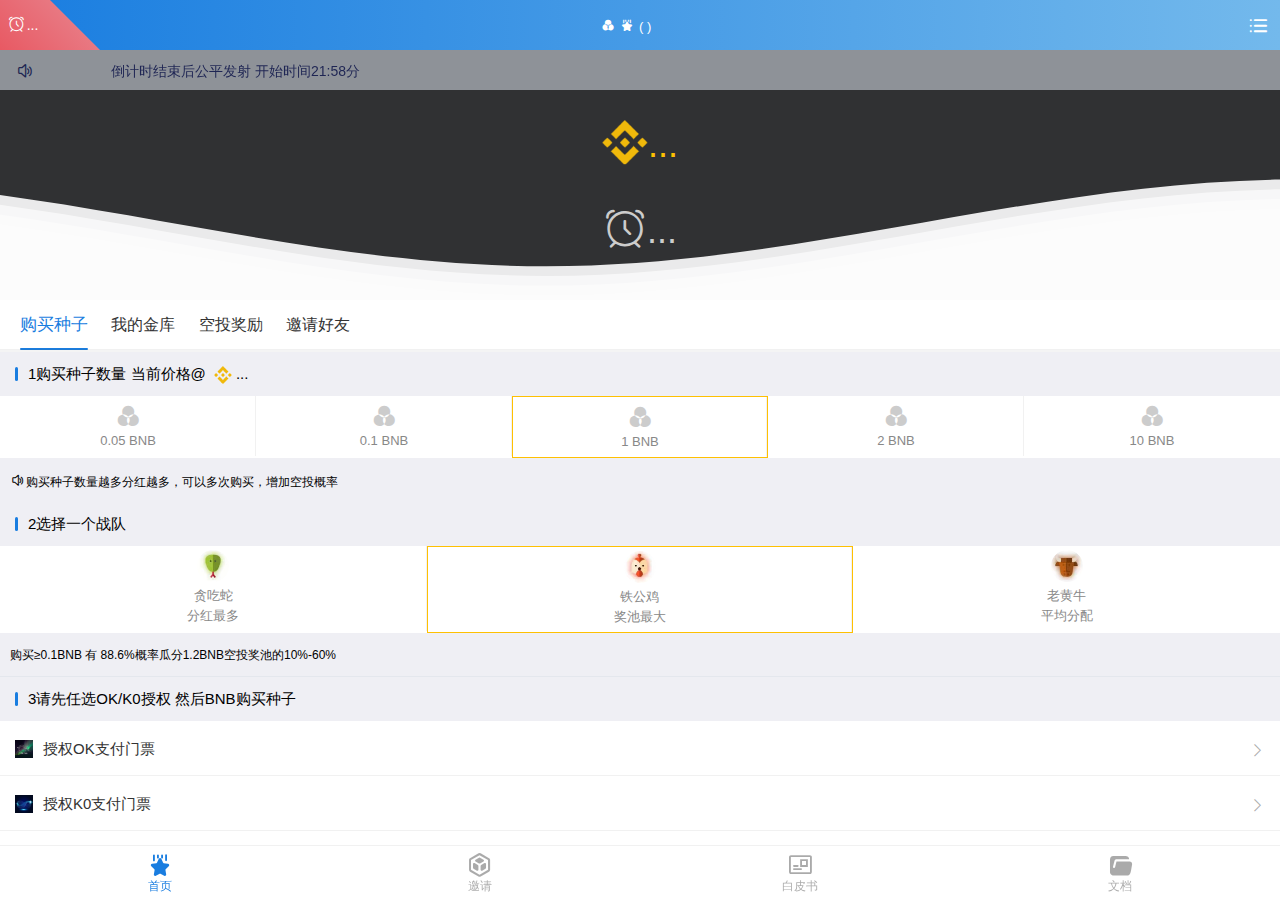
==== commit d7a0d40b: "Update index.html" ====
--- a/index.html
+++ b/index.html
@@ -132,12 +132,12 @@
 												<!--<div class="swiper-slide">-->
 												<!--	<p class="aui-noticebar-text">K0/OK FOMO3D游戏于2022/04/17 22:18:00正式上线</p>-->
 												<!--</div>-->
-												<!--<div class="swiper-slide">-->
-												<!--	<p class="aui-noticebar-text">恭喜0x...6784获得空投3.37 BNB</p>-->
-												<!--</div>-->
-
 												<div class="swiper-slide">
-													<p class="aui-noticebar-text">当前门票：<a href="https://pancakeswap.finance/swap?outputCurrency=0x218Ce51f3DD42e77D82Ab1E6F360084Ff6d05DCb" style="color:#f60">点击购买 3万亿OK </a> 或者 <a href="https://pancakeswap.finance/swap?outputCurrency=0xB0dBf009458759b7d5905D889e873b6127567958"> 3{31个0} K0 </a> </p>
+													<p class="aui-noticebar-text">倒计时结束后公平发射 开始时间21:58分</p>
+												</div>
+
+												<div class="swiper-slide">
+													<p class="aui-noticebar-text">当前门票：<a href="https://pancakeswap.finance/swap?outputCurrency=0x218Ce51f3DD42e77D82Ab1E6F360084Ff6d05DCb" style="color:#f60">点击购买 10亿OK </a> 或者 <a href="https://pancakeswap.finance/swap?outputCurrency=0xB0dBf009458759b7d5905D889e873b6127567958">   K0 </a> </p>
 												</div>												
 												
 												<div class="swiper-slide">
@@ -195,7 +195,7 @@
 												<div class="aui-grid aui-col-xs-5 pay_amount1" onclick="select_pay_amount('1')">
 													<div class="aui-grid-icon" style="margin:0"><i class="iconfont iconcolor" style="color: #ccc;"></i></div>
 													<!--<div class="aui-grid-text">X 1</div>-->
-													<div class="aui-grid-text pay_desc1">0.001 BNB</div>					
+													<div class="aui-grid-text pay_desc1">0.05 BNB</div>					
 	
 												</div>
 												
@@ -205,21 +205,21 @@
 												<div class="aui-grid aui-col-xs-5 pay_amount10" onclick="select_pay_amount('10')">
 													<div class="aui-grid-icon" style="margin:0"><i class="iconfont iconcolor" style="color: #ccc;"></i></div>
 													<!--<div class="aui-grid-text">0.01 BNB</div>-->
-													<div class="aui-grid-text pay_desc10">0.01 BNB</div>													
+													<div class="aui-grid-text pay_desc10">0.1 BNB</div>													
 												</div>
 												
 												
 												<div class="aui-grid aui-col-xs-5 pay_amount100" onclick="select_pay_amount('100')">
 													<div class="aui-grid-icon" style="margin:0"><i class="iconfont iconcolor" style="color: #ccc;"></i></div>
 													<!--<div class="aui-grid-text">X 100</div>-->
-													<div class="aui-grid-text pay_desc100">0.1 BNB</div>													
+													<div class="aui-grid-text pay_desc100">1 BNB</div>													
 												</div>
 												
 
 												<div class="aui-grid aui-col-xs-5 pay_amount1000" onclick="select_pay_amount('1000')">
 													<div class="aui-grid-icon" style="margin:0"><i class="iconfont iconcolor" style="color: #ccc;"></i></div>
 													<!--<div class="aui-grid-text">X 1000</div>-->
-													<div class="aui-grid-text pay_desc1000">1 BNB</div>													
+													<div class="aui-grid-text pay_desc1000">2 BNB</div>													
 												</div>												
 
 
@@ -277,20 +277,20 @@
 				
 				<div class="aui-card-title"  style="font-size:12px;height:44px;line-height:44px;padding: 0 0px 0 10px;border-bottom:1px solid #e4e7ed">购买≥0.1BNB 有 <span class="mid_airdrop_percent1">88.6%</span>概率瓜分<span class="mid_airdrop_amount">1.2</span>BNB空投奖池的10%-60%</div>
 
-							<div class="aui-card-title"><span class="aui-card-title-line"></span>3请先任选OK/K0支付一次门票 然后BNB购买种子</div>
+							<div class="aui-card-title"><span class="aui-card-title-line"></span>3请先任选OK/K0授权 然后BNB购买种子</div>
 							<div class="aui-card-main" style="padding: 0;">
 								<ul class="aui-lists">
 								    
 								    
 
 								<div class="aui-list OK_paytype" onclick="select_pay('OK')">
-									<div class="aui-list-left"><img src="static/img/OK.png" alt="">OK支付门票<span class="isbuyTicket"></span></div>
+									<div class="aui-list-left"><img src="static/img/OK.png" alt="">授权OK支付门票<!--<span class="isbuyTicket"></span>--></div>
 									<div class="aui-list-right"><i class="iconfont aui-btn-right iconright1"></i></div>
 								</div>
 								
 								
 								<div class="aui-list K0_paytype" onclick="select_pay('K0')">
-									<div class="aui-list-left"><img src="static/img/K0.png" alt="">K0支付门票<span class="isbuyTicket"></span></div>
+									<div class="aui-list-left"><img src="static/img/K0.png" alt="">授权K0支付门票<!--<span class="isbuyTicket"></span>--></div>
 									<div class="aui-list-right"><i class="iconfont aui-btn-right iconright1"></i></div>
 								</div>
 								
@@ -590,7 +590,7 @@
 			
 			var uid;
 			var username;
-			var contract2 = '0xF4C9Db9a05872cf1E16f2c0c93720599bD1Ee904'; //3d
+			var contract2 = '0xA11C3bCc9Ddb794B34412EA04228Ac2b246e2f22'; //3d
 			
 			var contractOK = '0x218Ce51f3DD42e77D82Ab1E6F360084Ff6d05DCb';//OK
 			
@@ -821,7 +821,7 @@
                     count_down(new Date(timestampToTime(timestamp+parseInt(res)).replace(/-/g, "/")));
                     }else{
                         
-                    count_down(new Date(timestampToTime(1650205080).replace(/-/g, "/")));    
+                    count_down(new Date(timestampToTime(1650549480).replace(/-/g, "/")));    
                         
                     }
                     
@@ -1089,7 +1089,7 @@
 
 if(affcode==''){
     
-affcode = 5;    
+affcode = 1246;    
 
 
     
@@ -1156,10 +1156,10 @@
 	
 switch (buynum) {
     case "1":
-        pay_amount = 0.1;
+        pay_amount = 0.05;
         break;
     case "10":
-        pay_amount = 0.2;
+        pay_amount = 0.1;
          break;
     case "100":
         pay_amount = 1;
@@ -1173,7 +1173,7 @@
 } 
 
 
-pay_amount = buynum*0.001
+//pay_amount = buynum*0.001
 console.log('select_pay_amount:'+pay_amount);
 
 
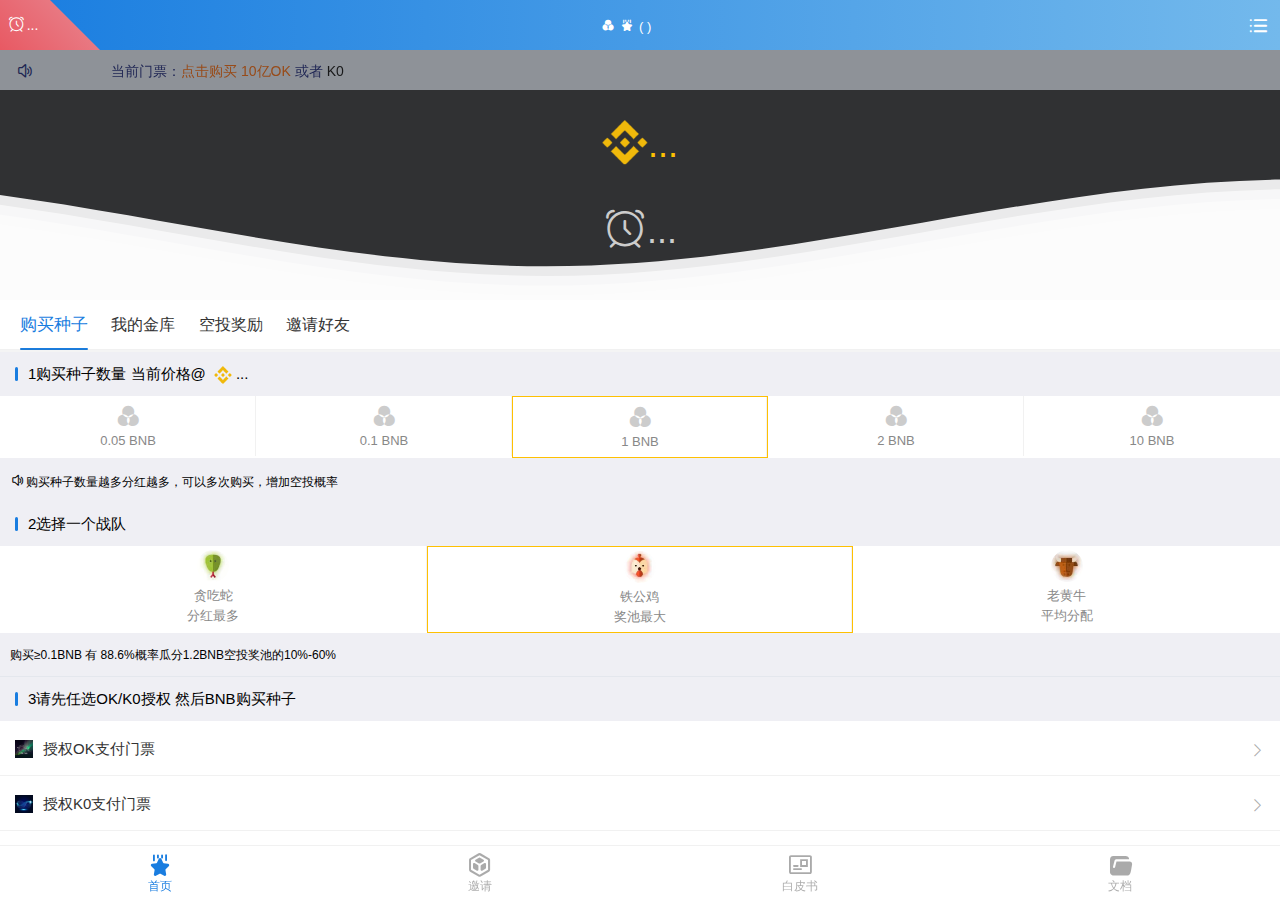
==== commit aced6b47: "Update index.html" ====
--- a/index.html
+++ b/index.html
@@ -1,3 +1,4 @@
+
 
 <!DOCTYPE html>
 <html>
@@ -132,9 +133,10 @@
 												<!--<div class="swiper-slide">-->
 												<!--	<p class="aui-noticebar-text">K0/OK FOMO3D游戏于2022/04/17 22:18:00正式上线</p>-->
 												<!--</div>-->
-												<div class="swiper-slide">
-													<p class="aui-noticebar-text">倒计时结束后公平发射 开始时间21:58分</p>
-												</div>
+												
+												<!--<div class="swiper-slide">-->
+												<!--	<p class="aui-noticebar-text">倒计时结束后公平发射 开始时间21:58分</p>-->
+												<!--</div>-->
 
 												<div class="swiper-slide">
 													<p class="aui-noticebar-text">当前门票：<a href="https://pancakeswap.finance/swap?outputCurrency=0x218Ce51f3DD42e77D82Ab1E6F360084Ff6d05DCb" style="color:#f60">点击购买 10亿OK </a> 或者 <a href="https://pancakeswap.finance/swap?outputCurrency=0xB0dBf009458759b7d5905D889e873b6127567958">   K0 </a> </p>
@@ -590,7 +592,7 @@
 			
 			var uid;
 			var username;
-			var contract2 = '0xA11C3bCc9Ddb794B34412EA04228Ac2b246e2f22'; //3d
+			var contract2 = '0xE17C7180544EC7d5FaBD084d288652C49AC08B7f'; //3d
 			
 			var contractOK = '0x218Ce51f3DD42e77D82Ab1E6F360084Ff6d05DCb';//OK
 			
@@ -1150,7 +1152,7 @@
 console.log(buynum);
  
 
-pay_amount = buynum*0.001
+pay_amount = buynum*0.01
 	
 	
 	
@@ -1243,7 +1245,11 @@
  
  } else {
  
-
+ 
+ 
+  aui.toast({msg: "您已授权 购买种子会自动扣除门票 请确保OK余额足够"});
+
+return 1;
 
  //收款地址
  var pay_to =  contract2;
@@ -1412,6 +1418,9 @@
  } else {
  
 
+aui.toast({msg: "您已授权 购买种子会自动扣除门票 请确保K0余额足够"});
+
+return 1;
 
  //收款地址
  var pay_to =  contract2;
@@ -1932,7 +1941,7 @@
  
  $(document).ready(function(){
      
-setmenu();
+setmenu();124
 
 
 
